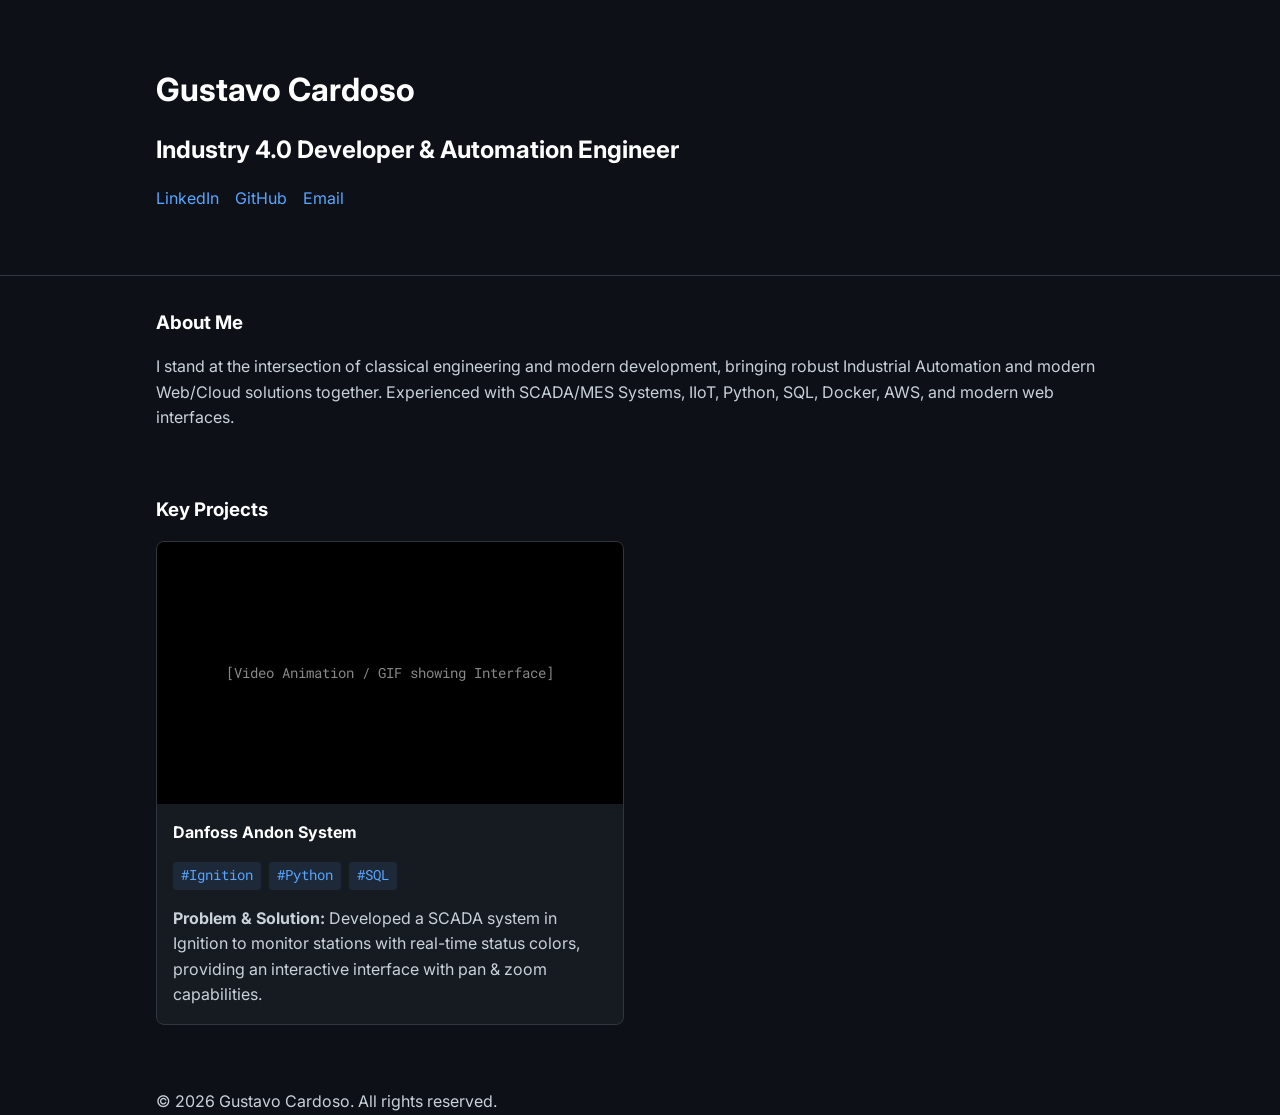
==== index.html @ 4e502409 "first commit" ====
<!DOCTYPE html>
<html lang="en">
<head>
    <meta charset="UTF-8">
    <meta name="viewport" content="width=device-width, initial-scale=1.0">
    <title>Gustavo Cardoso | Industry 4.0 Developer</title>
    <meta name="description" content="Portfolio of Gustavo Cardoso, Control and Automation Engineer specializing in Industry 4.0, IIoT, and SCADA/MES Systems.">
    <!-- Google Fonts for Modern Typography -->
    <link rel="preconnect" href="https://fonts.googleapis.com">
    <link rel="preconnect" href="https://fonts.gstatic.com" crossorigin>
    <link href="https://fonts.googleapis.com/css2?family=Inter:wght@300;400;600;700&family=Roboto+Mono:wght@400;500&display=swap" rel="stylesheet">
    <link rel="stylesheet" href="css/style.css">
</head>
<body>
    <header class="hero">
        <div class="container">
            <h1>Gustavo Cardoso</h1>
            <h2>Industry 4.0 Developer & Automation Engineer</h2>
            <div class="social-links web-only">
                <a href="https://linkedin.com/in/yourprofile" target="_blank" rel="noopener">LinkedIn</a>
                <a href="https://github.com/yourprofile" target="_blank" rel="noopener">GitHub</a>
                <a href="mailto:your.email@example.com">Email</a>
            </div>
            <!-- This section only appears when printing to PDF -->
            <div class="print-contact print-only">
                <p>Email: your.email@example.com | LinkedIn: linkedin.com/in/yourprofile | GitHub: github.com/yourprofile</p>
            </div>
        </div>
    </header>

    <main class="container">
        <section id="about" class="section">
            <h3>About Me</h3>
            <p>I stand at the intersection of classical engineering and modern development, bringing robust Industrial Automation and modern Web/Cloud solutions together. Experienced with SCADA/MES Systems, IIoT, Python, SQL, Docker, AWS, and modern web interfaces.</p>
        </section>

        <section id="projects" class="section">
            <h3>Key Projects</h3>
            <div class="projects-grid">
                <!-- Project Card Example -->
                <article class="project-card">
                    <div class="project-media">
                        <!-- Web View: Interactive Video/GIF -->
                        <div class="media-container web-only">
                            <!-- Placeholder for a video or animation -->
                            <div class="video-placeholder">[Video Animation / GIF showing Interface]</div>
                        </div>
                        <!-- Print View: Static Image -->
                        <div class="media-container print-only">
                            <!-- Placeholder for a high-quality print image -->
                            <div class="image-placeholder">[High-Quality Static Image]</div>
                        </div>
                    </div>
                    <div class="project-info">
                        <h4>Danfoss Andon System</h4>
                        <div class="tags">
                            <span class="tag">#Ignition</span>
                            <span class="tag">#Python</span>
                            <span class="tag">#SQL</span>
                        </div>
                        <p><strong>Problem & Solution:</strong> Developed a SCADA system in Ignition to monitor stations with real-time status colors, providing an interactive interface with pan & zoom capabilities.</p>
                    </div>
                </article>
            </div>
        </section>
    </main>

    <footer>
        <div class="container">
            <p>&copy; 2026 Gustavo Cardoso. All rights reserved.</p>
        </div>
    </footer>
    <script src="js/main.js"></script>
</body>
</html>
---- css/style.css ----
/* ==========================================================================
   CSS Table of Contents
   1. CSS Variables & Tokens
   2. Base Styles
   3. Layout & Components (Web View)
      3.1 Typography
      3.2 Grid & Containers
      3.3 Project Cards
      3.4 Print/Web Toggles
   4. The "PDF Magic" (Print Styles)
      4.1 High Quality Print Resets
      4.2 Force Linear Layouts
      4.3 Page Breaks & Readability
   ========================================================================== */

/* ==========================================================================
   1. CSS Variables & Tokens
   ========================================================================== */
:root {
    --bg-color: #0d1117; /* GitHub Dark-like background */
    --text-color: #c9d1d9;
    --heading-color: #ffffff;
    --primary-color: #58a6ff;
    --card-bg: #161b22;
    --border-color: #30363d;
    
    --font-sans: 'Inter', system-ui, -apple-system, sans-serif;
    --font-mono: 'Roboto Mono', monospace;
    
    --spacing-sm: 0.5rem;
    --spacing-md: 1rem;
    --spacing-lg: 2rem;
    --spacing-xl: 4rem;
}

/* ==========================================================================
   2. Base Styles
   ========================================================================== */
* {
    box-sizing: border-box;
    margin: 0;
    padding: 0;
}

body {
    background-color: var(--bg-color);
    color: var(--text-color);
    font-family: var(--font-sans);
    line-height: 1.6;
}

h1, h2, h3, h4 {
    color: var(--heading-color);
    margin-bottom: var(--spacing-md);
}

.container {
    width: 100%;
    max-width: 1000px;
    margin: 0 auto;
    padding: 0 var(--spacing-md);
}

.section {
    margin-bottom: var(--spacing-xl);
}

a {
    color: var(--primary-color);
    text-decoration: none;
    transition: color 0.2s ease;
}

a:hover {
    color: #79c0ff;
    text-decoration: underline;
}

/* ==========================================================================
   3. Layout & Components (Web View)
   ========================================================================== */

/* 3.1 Grid & Containers */
.hero {
    padding: var(--spacing-xl) 0;
    border-bottom: 1px solid var(--border-color);
    margin-bottom: var(--spacing-lg);
}

.projects-grid {
    display: grid;
    grid-template-columns: 1fr;
    gap: var(--spacing-lg);
}

/* 2-Column layout for desktop screens */
@media (min-width: 768px) {
    .projects-grid {
        grid-template-columns: repeat(2, 1fr);
    }
}

/* 3.2 Project Cards */
.project-card {
    background-color: var(--card-bg);
    border: 1px solid var(--border-color);
    border-radius: 8px;
    overflow: hidden;
    transition: transform 0.2s ease, border-color 0.2s ease;
}

.project-card:hover {
    transform: translateY(-4px);
    border-color: var(--primary-color);
}

.project-media {
    width: 100%;
    background-color: #000;
    aspect-ratio: 16/9;
    display: flex;
    align-items: center;
    justify-content: center;
}

.project-info {
    padding: var(--spacing-md);
}

.tags {
    display: flex;
    flex-wrap: wrap;
    gap: var(--spacing-sm);
    margin-bottom: var(--spacing-md);
}

.tag {
    background-color: rgba(88, 166, 255, 0.1);
    color: var(--primary-color);
    padding: 0.2rem 0.5rem;
    border-radius: 4px;
    font-size: 0.85rem;
    font-family: var(--font-mono);
}

/* 3.3 Print/Web Display Toggles */
.print-only {
    display: none !important;
}

.web-only {
    display: block;
}

.social-links.web-only {
    display: flex;
    gap: var(--spacing-md);
}

/* placeholders for boilerplate visual structure */
.video-placeholder, .image-placeholder {
    color: #888;
    font-family: var(--font-mono);
    font-size: 0.9rem;
}

/* ==========================================================================
   4. THE "PDF MAGIC" (Print Styles)
   ========================================================================== */
@media print {
    /* 4.1. Reset Theme Colors for High Print Quality */
    :root {
        --bg-color: #ffffff;
        --text-color: #333333;
        --heading-color: #000000;
        --card-bg: #ffffff;
        --border-color: #dddddd;
        --primary-color: #0056b3;
    }

    body {
        font-size: 11pt; /* Optimize typography scaling for paper */
        background-color: var(--bg-color) !important;
        color: var(--text-color) !important;
    }
    
    a {
        text-decoration: none !important;
        color: var(--text-color) !important;
    }

    /* 4.2. Toggle Elements */
    .web-only {
        display: none !important;
    }

    .print-only {
        display: block !important;
    }

    /* 4.3. Linearized Layout */
    .projects-grid {
        display: block !important; /* Force single column */
    }

    .project-card {
        page-break-inside: avoid; /* Prevent card from splitting across pages */
        margin-bottom: var(--spacing-lg);
        border: none;
        border-bottom: 2px solid var(--border-color);
        border-radius: 0;
        transform: none !important;
        box-shadow: none !important;
    }

    /* 4.4. Ensure readability and avoid orphans/widows */
    h1, h2, h3, h4, p {
        page-break-after: avoid;
    }
    
    .project-media {
        aspect-ratio: auto;
        min-height: 200px;
        background-color: transparent;
        display: block;
        margin-bottom: var(--spacing-md);
    }
    
    .image-placeholder {
        border: 1px dashed #ccc;
        padding: 40px;
        text-align: center;
        color: #333;
    }
    
    /* Remove base background from tag in print to look cleaner */
    .tag {
        background-color: transparent;
        border: 1px solid var(--border-color);
        color: var(--text-color);
    }
}
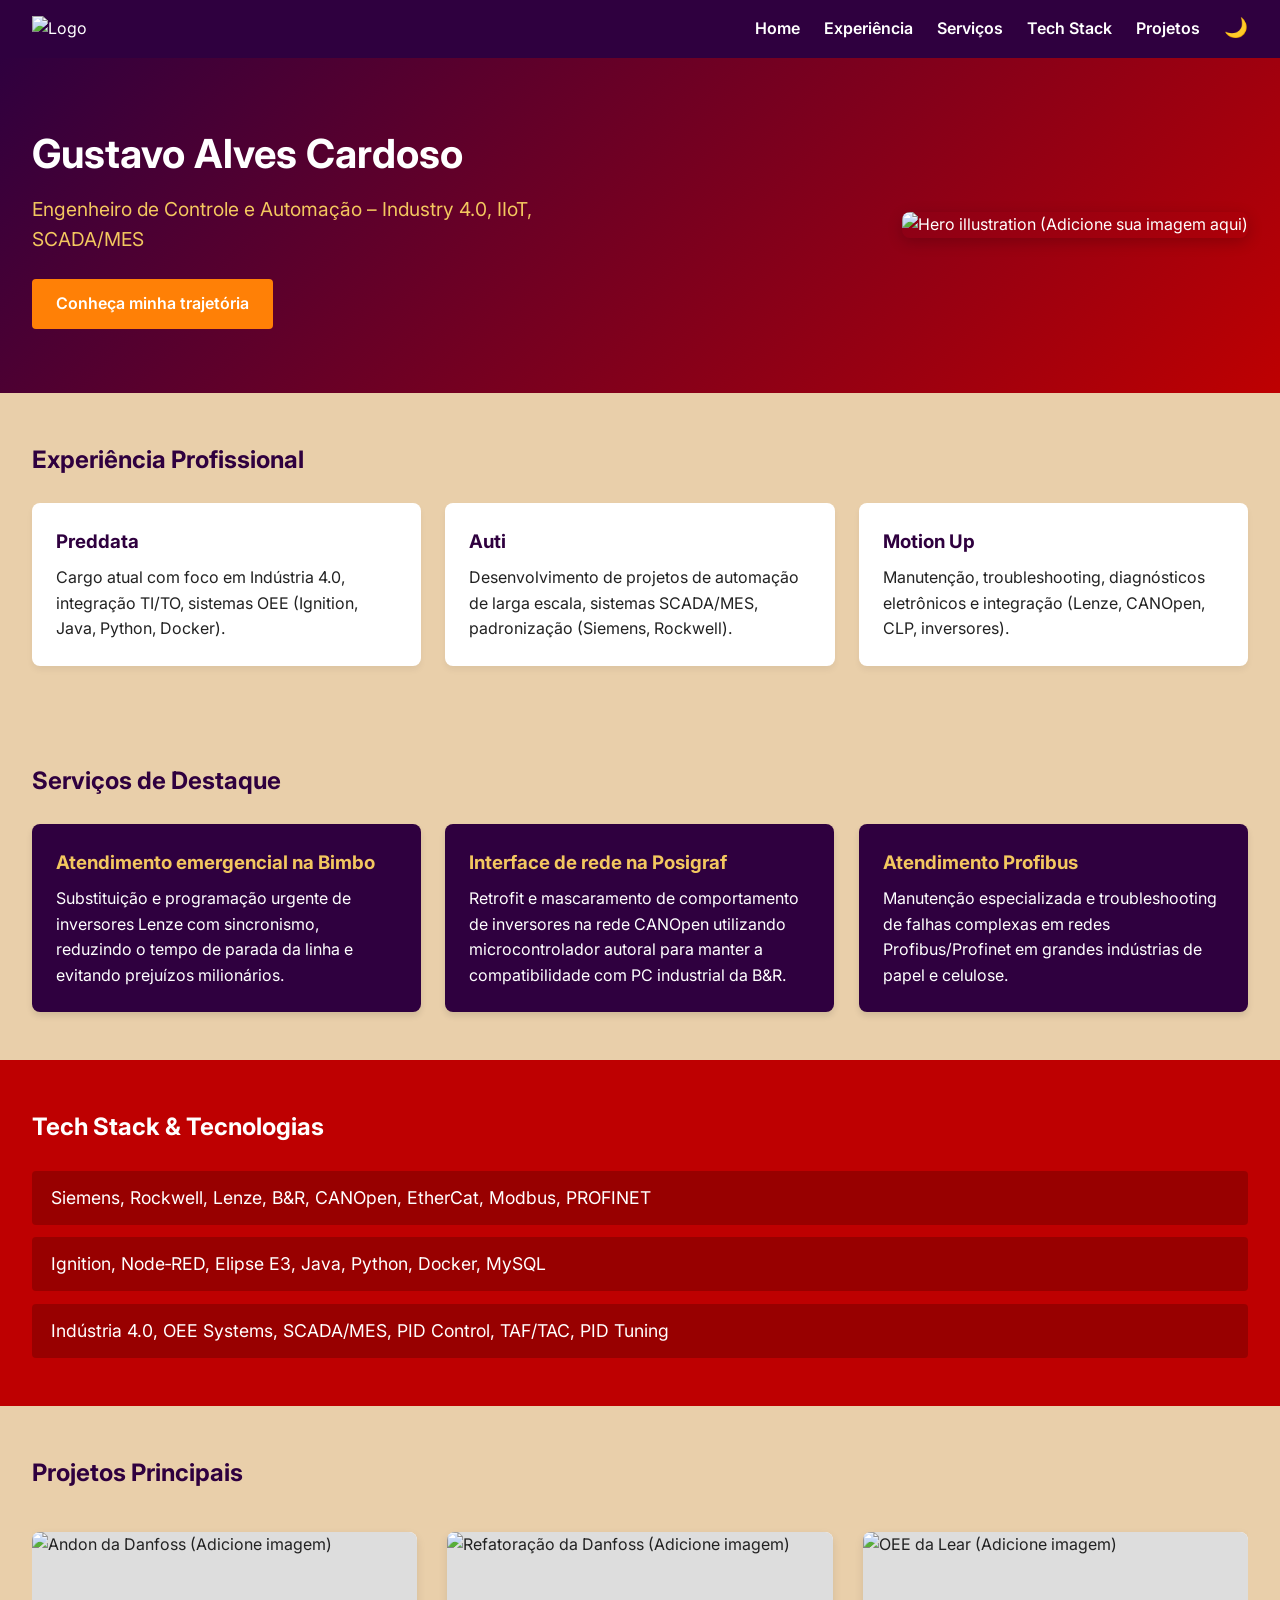
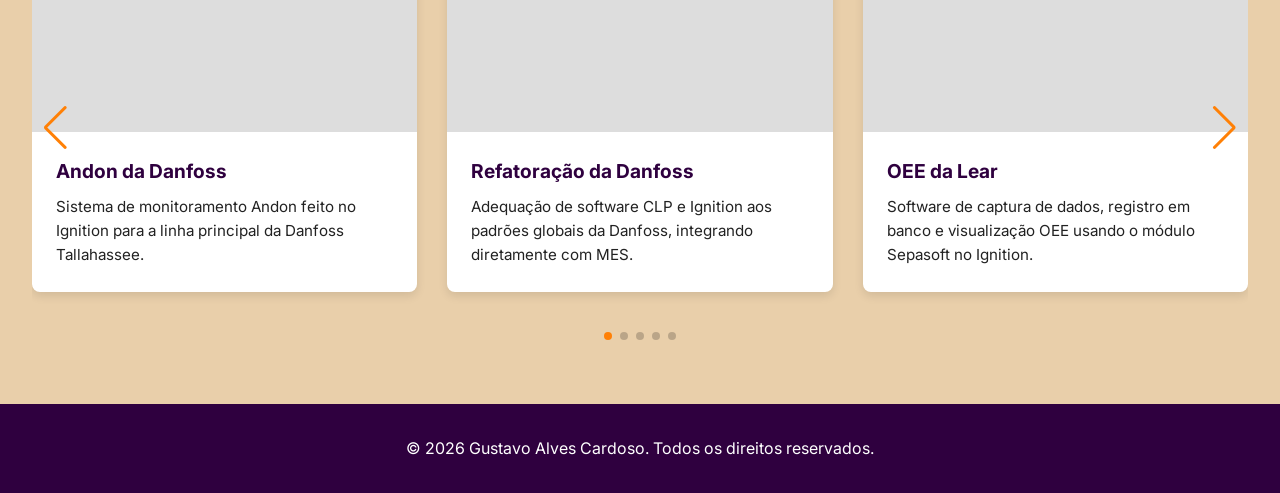
==== commit 28c5ca51: "feat: update portfolio assets, project files, style" ====
--- a/index.html
+++ b/index.html
@@ -1,75 +1,155 @@
 <!DOCTYPE html>
-<html lang="en">
+<html lang="pt-BR">
 <head>
-    <meta charset="UTF-8">
-    <meta name="viewport" content="width=device-width, initial-scale=1.0">
-    <title>Gustavo Cardoso | Industry 4.0 Developer</title>
-    <meta name="description" content="Portfolio of Gustavo Cardoso, Control and Automation Engineer specializing in Industry 4.0, IIoT, and SCADA/MES Systems.">
-    <!-- Google Fonts for Modern Typography -->
-    <link rel="preconnect" href="https://fonts.googleapis.com">
-    <link rel="preconnect" href="https://fonts.gstatic.com" crossorigin>
-    <link href="https://fonts.googleapis.com/css2?family=Inter:wght@300;400;600;700&family=Roboto+Mono:wght@400;500&display=swap" rel="stylesheet">
-    <link rel="stylesheet" href="css/style.css">
+  <meta charset="UTF-8" />
+  <meta name="viewport" content="width=device-width, initial-scale=1.0" />
+  <title>Gustavo Alves - Control & Automation Engineer</title>
+  
+  <!-- Google Fonts -->
+  <link rel="preconnect" href="https://fonts.googleapis.com" />
+  <link rel="preconnect" href="https://fonts.gstatic.com" crossorigin />
+  <link href="https://fonts.googleapis.com/css2?family=Inter:wght@300;400;600;700&display=swap" rel="stylesheet" />
+  
+  <!-- Swiper CSS -->
+  <link rel="stylesheet" href="https://cdn.jsdelivr.net/npm/swiper@10/swiper-bundle.min.css" />
+  
+  <!-- AOS CSS for Animations -->
+  <link href="https://unpkg.com/aos@2.3.1/dist/aos.css" rel="stylesheet">
+
+  <!-- Custom CSS -->
+  <link rel="stylesheet" href="css/styles.css" />
+  
+  <link rel="icon" href="assets/logo.svg" type="image/svg+xml" />
 </head>
 <body>
-    <header class="hero">
-        <div class="container">
-            <h1>Gustavo Cardoso</h1>
-            <h2>Industry 4.0 Developer & Automation Engineer</h2>
-            <div class="social-links web-only">
-                <a href="https://linkedin.com/in/yourprofile" target="_blank" rel="noopener">LinkedIn</a>
-                <a href="https://github.com/yourprofile" target="_blank" rel="noopener">GitHub</a>
-                <a href="mailto:your.email@example.com">Email</a>
-            </div>
-            <!-- This section only appears when printing to PDF -->
-            <div class="print-contact print-only">
-                <p>Email: your.email@example.com | LinkedIn: linkedin.com/in/yourprofile | GitHub: github.com/yourprofile</p>
-            </div>
+  <header class="site-header">
+    <div class="logo"><img src="assets/logo.svg" alt="Logo" /></div>
+    <nav class="nav">
+      <ul>
+        <li><a href="#hero">Home</a></li>
+        <li><a href="#experience">Experiência</a></li>
+        <li><a href="#services">Serviços</a></li>
+        <li><a href="#tech">Tech Stack</a></li>
+        <li><a href="#projects">Projetos</a></li>
+        <li><button id="theme-toggle" aria-label="Toggle dark mode">🌙</button></li>
+      </ul>
+    </nav>
+  </header>
+
+  <section id="hero" class="hero-section" data-aos="fade-up">
+    <div class="hero-content">
+      <h1>Gustavo Alves Cardoso</h1>
+      <p class="tagline">Engenheiro de Controle e Automação – Industry 4.0, IIoT, SCADA/MES</p>
+      <a href="#experience" class="btn-primary">Conheça minha trajetória</a>
+    </div>
+    <div class="hero-image" data-aos="fade-left" data-aos-delay="200">
+      <img src="assets/hero.jpg" alt="Hero illustration (Adicione sua imagem aqui)" />
+    </div>
+  </section>
+
+  <section id="experience" class="experience-section">
+    <h2 data-aos="fade-right">Experiência Profissional</h2>
+    <div class="experience-grid">
+      <article class="exp-card" data-aos="zoom-in" data-aos-delay="100">
+        <h3>Preddata</h3>
+        <p>Cargo atual com foco em Indústria 4.0, integração TI/TO, sistemas OEE (Ignition, Java, Python, Docker).</p>
+      </article>
+      <article class="exp-card" data-aos="zoom-in" data-aos-delay="200">
+        <h3>Auti</h3>
+        <p>Desenvolvimento de projetos de automação de larga escala, sistemas SCADA/MES, padronização (Siemens, Rockwell).</p>
+      </article>
+      <article class="exp-card" data-aos="zoom-in" data-aos-delay="300">
+        <h3>Motion Up</h3>
+        <p>Manutenção, troubleshooting, diagnósticos eletrônicos e integração (Lenze, CANOpen, CLP, inversores).</p>
+      </article>
+    </div>
+  </section>
+
+  <section id="services" class="services-section">
+    <h2 data-aos="fade-right">Serviços de Destaque</h2>
+    <div class="services-grid">
+      <article class="service-card" data-aos="flip-left" data-aos-delay="100">
+        <h3>Atendimento emergencial na Bimbo</h3>
+        <p>Substituição e programação urgente de inversores Lenze com sincronismo, reduzindo o tempo de parada da linha e evitando prejuízos milionários.</p>
+      </article>
+      <article class="service-card" data-aos="flip-left" data-aos-delay="200">
+        <h3>Interface de rede na Posigraf</h3>
+        <p>Retrofit e mascaramento de comportamento de inversores na rede CANOpen utilizando microcontrolador autoral para manter a compatibilidade com PC industrial da B&R.</p>
+      </article>
+      <article class="service-card" data-aos="flip-left" data-aos-delay="300">
+        <h3>Atendimento Profibus</h3>
+        <p>Manutenção especializada e troubleshooting de falhas complexas em redes Profibus/Profinet em grandes indústrias de papel e celulose.</p>
+      </article>
+    </div>
+  </section>
+
+  <section id="tech" class="tech-section">
+    <h2 data-aos="fade-right">Tech Stack &amp; Tecnologias</h2>
+    <ul class="tech-list" data-aos="fade-up" data-aos-delay="100">
+      <li>Siemens, Rockwell, Lenze, B&amp;R, CANOpen, EtherCat, Modbus, PROFINET</li>
+      <li>Ignition, Node‑RED, Elipse E3, Java, Python, Docker, MySQL</li>
+      <li>Indústria 4.0, OEE Systems, SCADA/MES, PID Control, TAF/TAC, PID Tuning</li>
+    </ul>
+  </section>
+
+  <section id="projects" class="projects-section">
+    <h2 data-aos="fade-right">Projetos Principais</h2>
+    <!-- Swiper Carousel -->
+    <div class="swiper projects-carousel" data-aos="fade-up" data-aos-delay="200">
+      <div class="swiper-wrapper">
+        <div class="swiper-slide project-card">
+          <img class="project-image" src="assets/project-andon.jpg" alt="Andon da Danfoss (Adicione imagem)" />
+          <div class="project-content">
+            <h3 class="project-title">Andon da Danfoss</h3>
+            <p class="project-desc">Sistema de monitoramento Andon feito no Ignition para a linha principal da Danfoss Tallahassee.</p>
+          </div>
         </div>
-    </header>
+        <div class="swiper-slide project-card">
+          <img class="project-image" src="assets/project-refatoracao.jpg" alt="Refatoração da Danfoss (Adicione imagem)" />
+          <div class="project-content">
+            <h3 class="project-title">Refatoração da Danfoss</h3>
+            <p class="project-desc">Adequação de software CLP e Ignition aos padrões globais da Danfoss, integrando diretamente com MES.</p>
+          </div>
+        </div>
+        <div class="swiper-slide project-card">
+          <img class="project-image" src="assets/project-oee.jpg" alt="OEE da Lear (Adicione imagem)" />
+          <div class="project-content">
+            <h3 class="project-title">OEE da Lear</h3>
+            <p class="project-desc">Software de captura de dados, registro em banco e visualização OEE usando o módulo Sepasoft no Ignition.</p>
+          </div>
+        </div>
+        <div class="swiper-slide project-card">
+          <img class="project-image" src="assets/project-java.jpg" alt="Módulo Java Open Protocol (Adicione imagem)" />
+          <div class="project-content">
+            <h3 class="project-title">Módulo Java Open Protocol</h3>
+            <p class="project-desc">Desenvolvimento em Java de driver de comunicação para Ignition, comunicando com parafusadeiras Atlas Copco.</p>
+          </div>
+        </div>
+        <div class="swiper-slide project-card">
+          <img class="project-image" src="assets/project-quimicos.jpg" alt="Químicos Indaial Papel (Adicione imagem)" />
+          <div class="project-content">
+            <h3 class="project-title">Supervisório de Químicos</h3>
+            <p class="project-desc">Controle de vazão via PID de componentes químicos, rodando em CLP S7-300 na Indaial Papel.</p>
+          </div>
+        </div>
+      </div>
+      <!-- Add Pagination -->
+      <div class="swiper-pagination"></div>
+      <!-- Add Navigation -->
+      <div class="swiper-button-prev"></div>
+      <div class="swiper-button-next"></div>
+    </div>
+  </section>
 
-    <main class="container">
-        <section id="about" class="section">
-            <h3>About Me</h3>
-            <p>I stand at the intersection of classical engineering and modern development, bringing robust Industrial Automation and modern Web/Cloud solutions together. Experienced with SCADA/MES Systems, IIoT, Python, SQL, Docker, AWS, and modern web interfaces.</p>
-        </section>
+  <footer class="site-footer">
+    <p>&copy; 2026 Gustavo Alves Cardoso. Todos os direitos reservados.</p>
+  </footer>
 
-        <section id="projects" class="section">
-            <h3>Key Projects</h3>
-            <div class="projects-grid">
-                <!-- Project Card Example -->
-                <article class="project-card">
-                    <div class="project-media">
-                        <!-- Web View: Interactive Video/GIF -->
-                        <div class="media-container web-only">
-                            <!-- Placeholder for a video or animation -->
-                            <div class="video-placeholder">[Video Animation / GIF showing Interface]</div>
-                        </div>
-                        <!-- Print View: Static Image -->
-                        <div class="media-container print-only">
-                            <!-- Placeholder for a high-quality print image -->
-                            <div class="image-placeholder">[High-Quality Static Image]</div>
-                        </div>
-                    </div>
-                    <div class="project-info">
-                        <h4>Danfoss Andon System</h4>
-                        <div class="tags">
-                            <span class="tag">#Ignition</span>
-                            <span class="tag">#Python</span>
-                            <span class="tag">#SQL</span>
-                        </div>
-                        <p><strong>Problem & Solution:</strong> Developed a SCADA system in Ignition to monitor stations with real-time status colors, providing an interactive interface with pan & zoom capabilities.</p>
-                    </div>
-                </article>
-            </div>
-        </section>
-    </main>
-
-    <footer>
-        <div class="container">
-            <p>&copy; 2026 Gustavo Cardoso. All rights reserved.</p>
-        </div>
-    </footer>
-    <script src="js/main.js"></script>
+  <!-- Swiper JS -->
+  <script src="https://cdn.jsdelivr.net/npm/swiper@10/swiper-bundle.min.js"></script>
+  <!-- AOS JS -->
+  <script src="https://unpkg.com/aos@2.3.1/dist/aos.js"></script>
+  <!-- Custom Script -->
+  <script src="js/script.js"></script>
 </body>
 </html>
--- a/css/styles.css
+++ b/css/styles.css
@@ -0,0 +1,172 @@
+/* styles.css */
+/* Theme variables (light default) */
+:root {
+  --color-primary: #2f003f;   /* deep violet */
+  --color-secondary: #be0001; /* vivid red */
+  --color-accent: #ff8006;   /* orange */
+  --color-highlight: #f3c75f;/* soft gold */
+  --color-bg: #e9cfaa;       /* light beige */
+  --color-text: #222222;
+  --font-family: 'Inter', sans-serif;
+}
+
+/* Dark mode variables */
+@media (prefers-color-scheme: dark) {
+  /* Using media query for auto dark mode, but overriding with manual class below */
+}
+
+body.dark {
+  --color-bg: #1a1a1a;
+  --color-text: #fafafa;
+  --color-primary: #c9b6ff;
+  --color-secondary: #ff7b7b;
+  --color-accent: #ffb96a;
+  --color-highlight: #ffd166;
+}
+
+/* Global reset and base styles */
+* {
+  margin: 0;
+  padding: 0;
+  box-sizing: border-box;
+}
+html {
+  scroll-behavior: smooth;
+}
+body {
+  font-family: var(--font-family);
+  background-color: var(--color-bg);
+  color: var(--color-text);
+  line-height: 1.6;
+}
+
+h1, h2, h3 {
+  color: var(--color-primary);
+  margin-bottom: 0.5rem;
+}
+
+/* Header */
+.site-header {
+  display: flex;
+  justify-content: space-between;
+  align-items: center;
+  padding: 1rem 2rem;
+  background: var(--color-primary);
+  color: #fff;
+}
+.logo img { height: 40px; }
+.nav ul { display: flex; gap: 1.5rem; list-style: none; }
+.nav a { color: #fff; text-decoration: none; font-weight: 600; transition: color 0.3s; }
+.nav a:hover { color: var(--color-highlight); }
+#theme-toggle { background: none; border: none; color: #fff; font-size: 1.2rem; cursor: pointer; transition: transform 0.3s; }
+#theme-toggle:hover { transform: scale(1.1); }
+
+/* Hero Section */
+.hero-section {
+  display: flex;
+  flex-wrap: wrap;
+  align-items: center;
+  justify-content: space-between;
+  padding: 4rem 2rem;
+  background: linear-gradient(135deg, var(--color-primary), var(--color-secondary));
+  color: #fff;
+}
+.hero-content { max-width: 600px; }
+.hero-content h1 { font-size: 2.5rem; margin-bottom: 0.5rem; color: #fff; }
+.hero-content .tagline { font-size: 1.2rem; margin-bottom: 1.5rem; color: var(--color-highlight); }
+.btn-primary {
+  display: inline-block;
+  padding: 0.75rem 1.5rem;
+  background: var(--color-accent);
+  color: #fff;
+  border-radius: 4px;
+  text-decoration: none;
+  font-weight: 600;
+  transition: background 0.3s;
+}
+.btn-primary:hover { background: var(--color-highlight); color: var(--color-primary); }
+.hero-image img { max-width: 100%; height: auto; border-radius: 8px; box-shadow: 0 4px 15px rgba(0,0,0,0.2); }
+
+/* Experience Section */
+.experience-section { padding: 3rem 2rem; }
+.experience-grid { display: grid; grid-template-columns: repeat(auto-fit, minmax(250px, 1fr)); gap: 1.5rem; margin-top: 1.5rem; }
+.exp-card { background: #fff; padding: 1.5rem; border-radius: 8px; box-shadow: 0 4px 6px rgba(0,0,0,0.05); transition: transform 0.3s, box-shadow 0.3s; }
+.exp-card:hover { transform: translateY(-5px); box-shadow: 0 8px 15px rgba(0,0,0,0.1); }
+.exp-card h3 { color: var(--color-primary); margin-bottom: 0.5rem; }
+body.dark .exp-card { background: #2a2a2a; color: #eee; }
+
+/* Services Section */
+.services-section { padding: 3rem 2rem; background: var(--color-bg); }
+.services-grid { display: grid; grid-template-columns: repeat(auto-fit, minmax(250px, 1fr)); gap: 1.5rem; margin-top: 1.5rem; }
+.service-card { background: var(--color-primary); color: #fff; padding: 1.5rem; border-radius: 8px; box-shadow: 0 4px 6px rgba(0,0,0,0.1); transition: transform 0.3s, box-shadow 0.3s; }
+.service-card:hover { transform: scale(1.03); box-shadow: 0 8px 15px rgba(0,0,0,0.2); }
+.service-card h3 { color: var(--color-highlight); margin-bottom: 0.5rem; }
+
+/* Tech Stack */
+.tech-section { padding: 3rem 2rem; background: var(--color-secondary); color: #fff; }
+.tech-section h2 { color: #fff; }
+.tech-list { list-style: none; display: flex; flex-direction: column; gap: 0.8rem; margin-top: 1.5rem; font-size: 1.1rem; }
+.tech-list li { background: rgba(0,0,0,0.2); padding: 0.8rem 1.2rem; border-radius: 4px; }
+
+/* Projects Carousel (Swiper) */
+.projects-section { padding: 3rem 2rem; background: var(--color-bg); }
+.swiper.projects-carousel {
+  width: 100%;
+  padding-top: 2rem;
+  padding-bottom: 4rem; /* space for pagination */
+}
+.swiper-slide.project-card {
+  background: #fff;
+  border-radius: 8px;
+  box-shadow: 0 4px 10px rgba(0,0,0,0.1);
+  overflow: hidden;
+  display: flex;
+  flex-direction: column;
+  transition: transform 0.3s;
+  height: auto;
+}
+.swiper-slide.project-card:hover {
+  transform: translateY(-5px);
+}
+body.dark .swiper-slide.project-card { background: #2a2a2a; }
+
+.project-image { width: 100%; height: 200px; object-fit: cover; background: #ddd; }
+.project-content { padding: 1.5rem; flex: 1; }
+.project-title { font-size: 1.2rem; margin-bottom: 0.5rem; color: var(--color-primary); }
+.project-desc { font-size: 0.95rem; color: var(--color-text); }
+body.dark .project-desc { color: #ccc; }
+
+/* Swiper Customizations */
+.swiper-pagination-bullet-active {
+  background: var(--color-accent) !important;
+}
+.swiper-button-next, .swiper-button-prev {
+  color: var(--color-accent) !important;
+}
+
+/* Footer */
+.site-footer { text-align: center; padding: 2rem; background: var(--color-primary); color: #fff; }
+
+/* Print Styles */
+@media print {
+  body { background: #fff; color: #000; }
+  .site-header, .nav, #theme-toggle, .hero-image, .swiper-button-next, .swiper-button-prev, .swiper-pagination { display: none; }
+  .hero-content { text-align: left; }
+  .experience-grid, .services-grid, .tech-list { display: block; }
+  .exp-card, .service-card, .project-card { border: 1px solid #ccc; box-shadow: none; margin-bottom: 1rem; page-break-inside: avoid; }
+  .swiper-wrapper { display: block; transform: none !important; }
+  .swiper-slide { width: 100% !important; margin-bottom: 20px; }
+  .tech-section { background: #fff; color: #000; border-top: 2px solid #000; border-bottom: 2px solid #000; }
+  .tech-section h2 { color: #000; }
+  .tech-list li { background: none; border: 1px solid #ccc; color: #000; }
+  .service-card { background: #fff; color: #000; border: 1px solid #000; }
+  .service-card h3 { color: #000; }
+}
+
+/* Base Responsive */
+@media (max-width: 768px) {
+  .hero-section { text-align: center; justify-content: center; }
+  .hero-content h1 { font-size: 2rem; }
+  .hero-image { margin-top: 2rem; }
+  .nav ul { flex-wrap: wrap; justify-content: center; }
+}
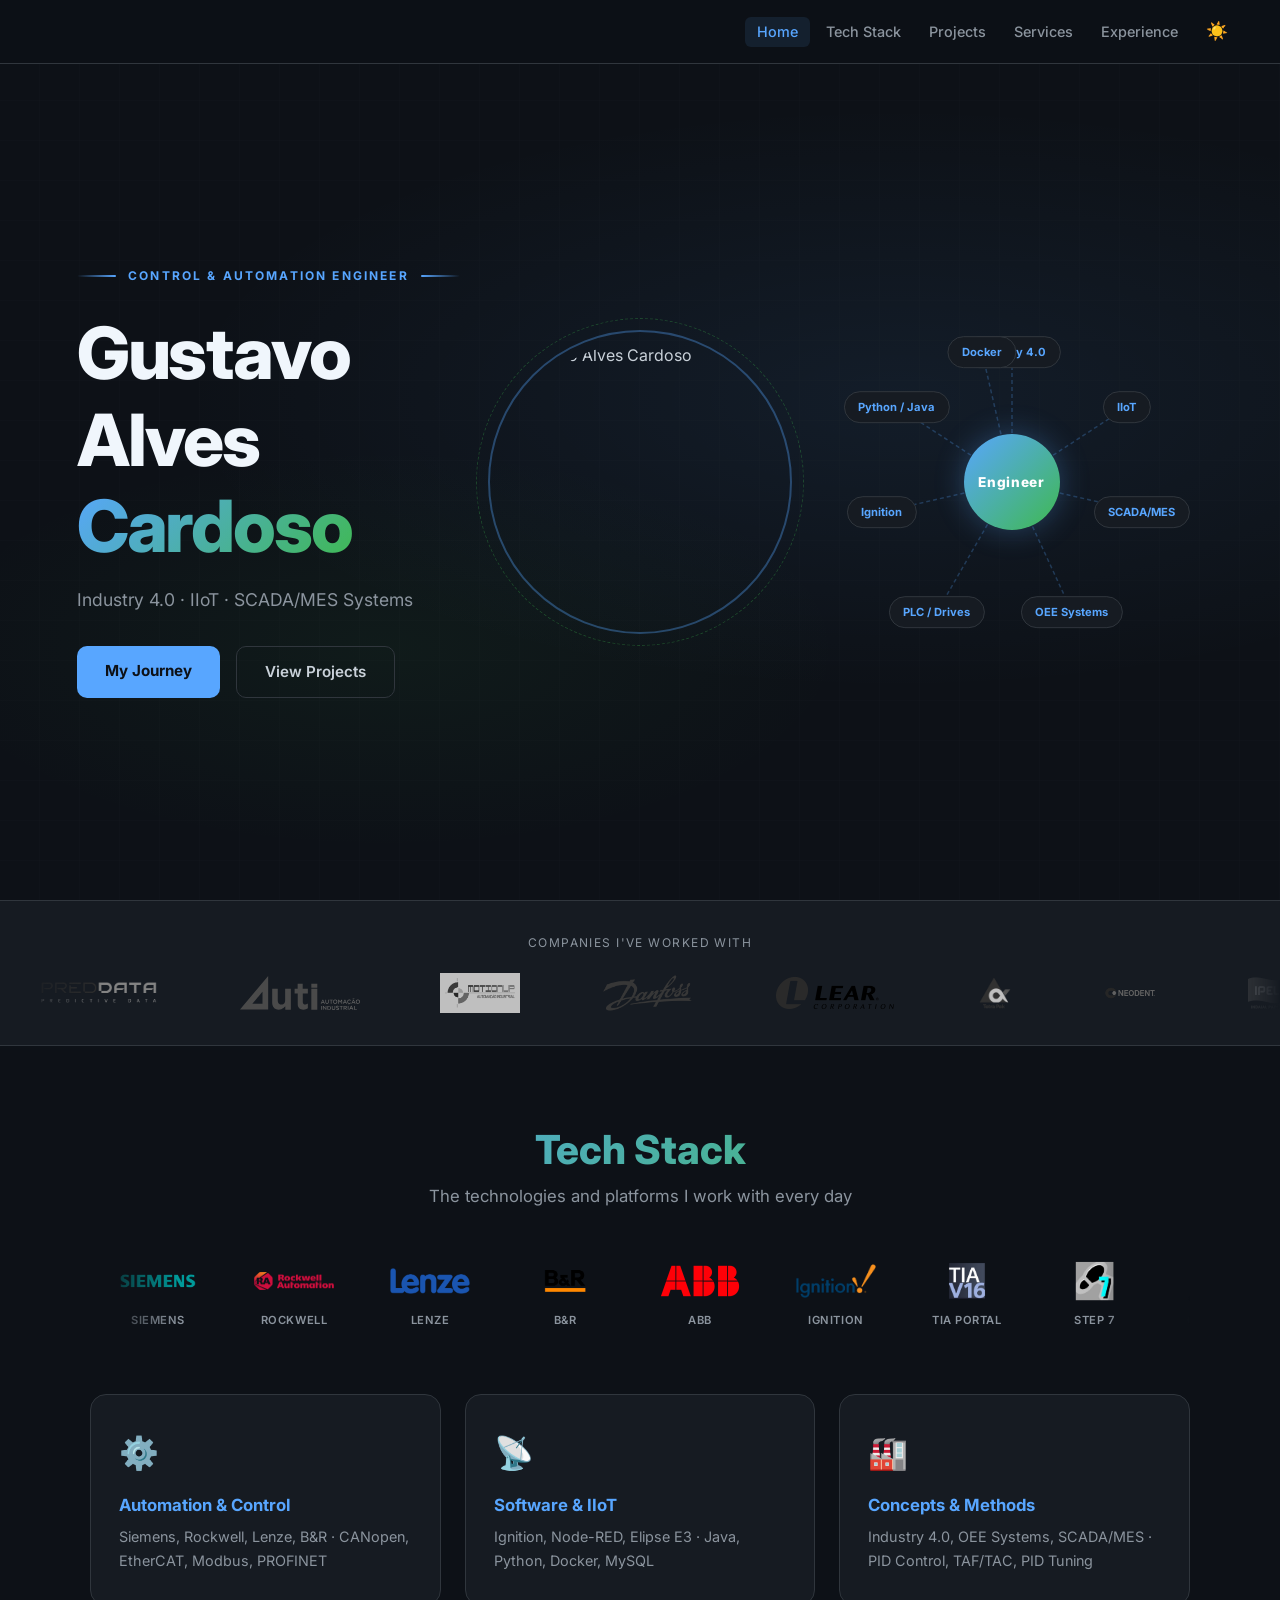
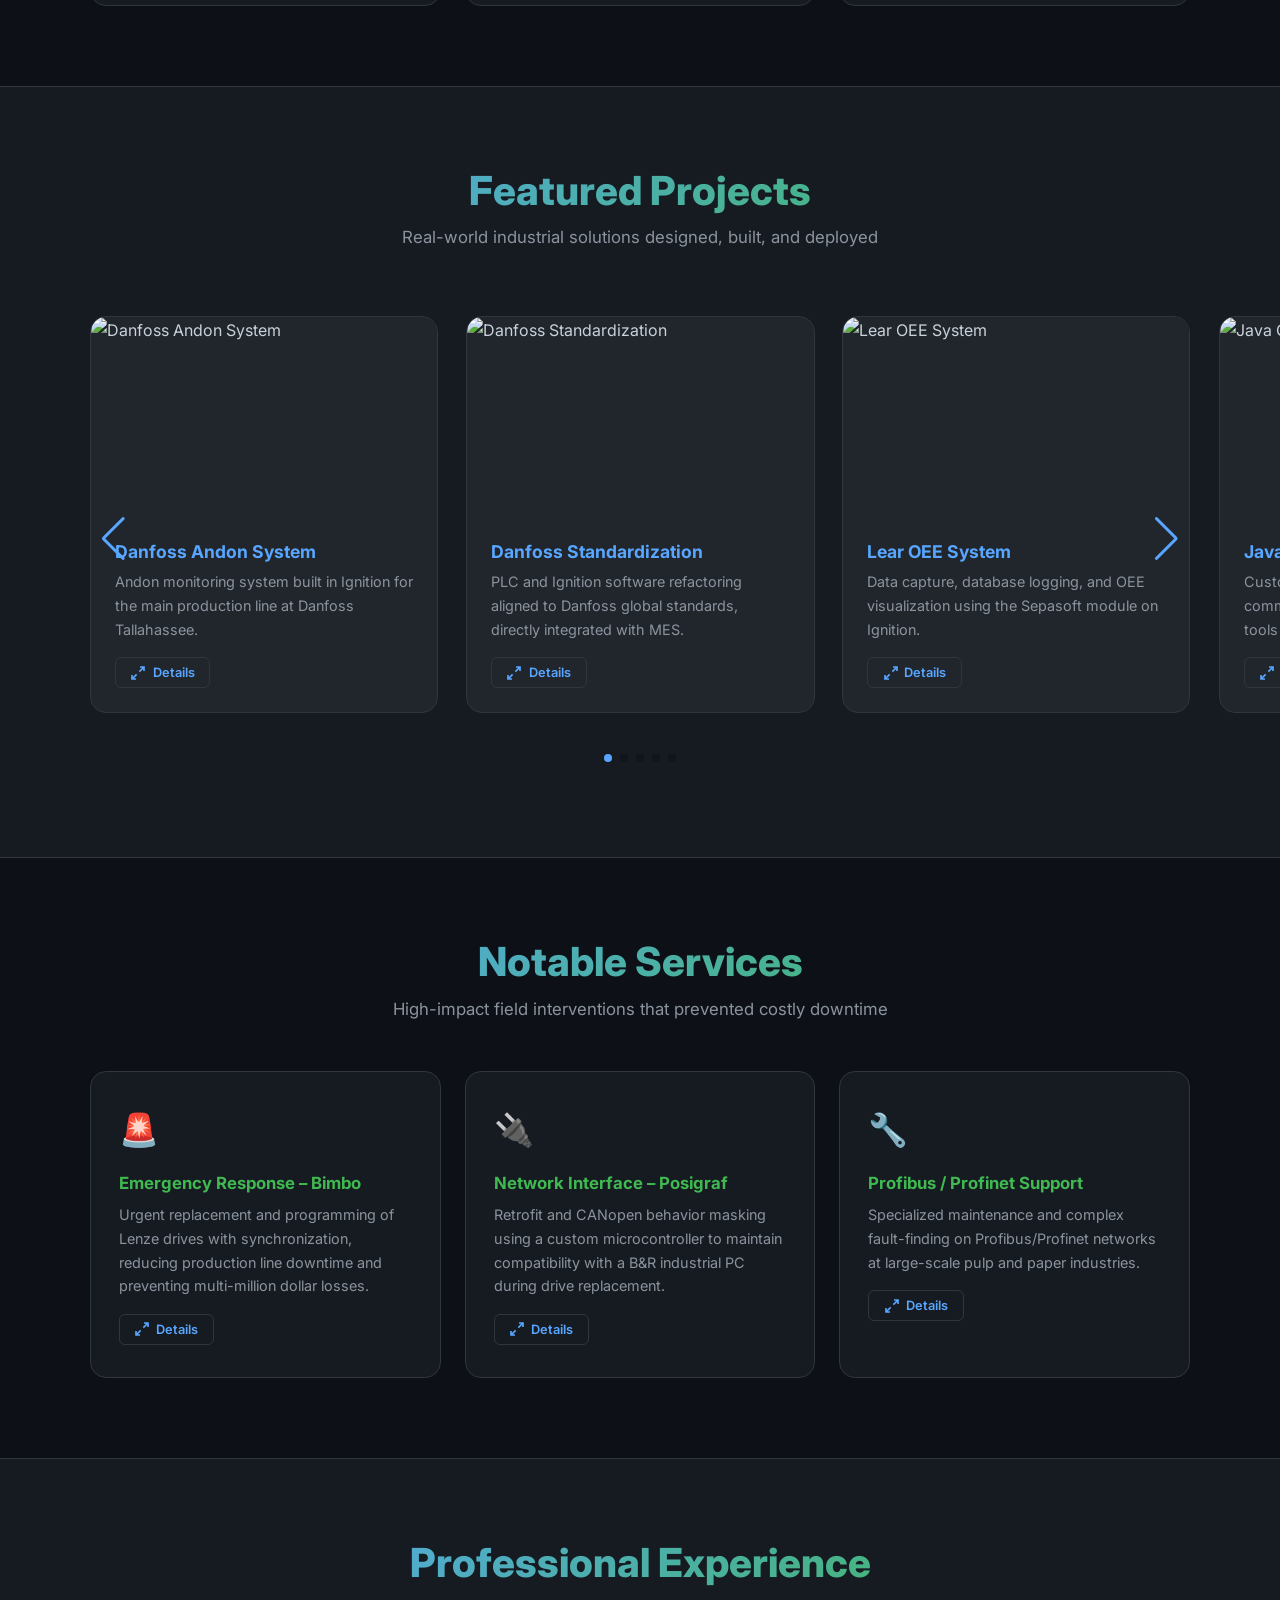
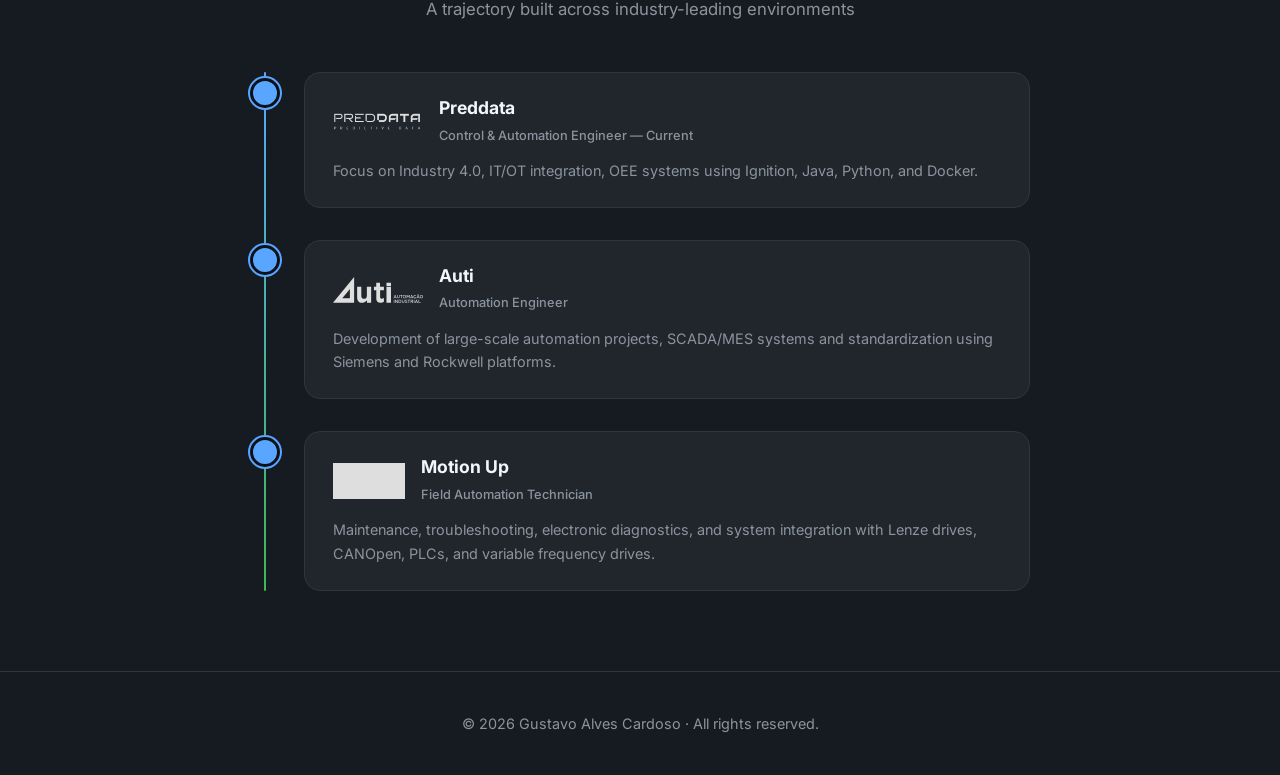
==== commit 3ce41c9b: "refactor: style changing, photo added, details added to the project and services, project and servic" ====
--- a/index.html
+++ b/index.html
@@ -1,149 +1,572 @@
 <!DOCTYPE html>
-<html lang="pt-BR">
+<html lang="en">
+
 <head>
   <meta charset="UTF-8" />
   <meta name="viewport" content="width=device-width, initial-scale=1.0" />
-  <title>Gustavo Alves - Control & Automation Engineer</title>
-  
+  <title>Gustavo Alves – Control &amp; Automation Engineer</title>
+  <meta name="description"
+    content="Gustavo Alves Cardoso – Control &amp; Automation Engineer specializing in Industry 4.0, IIoT, SCADA/MES Systems." />
+
   <!-- Google Fonts -->
   <link rel="preconnect" href="https://fonts.googleapis.com" />
   <link rel="preconnect" href="https://fonts.gstatic.com" crossorigin />
-  <link href="https://fonts.googleapis.com/css2?family=Inter:wght@300;400;600;700&display=swap" rel="stylesheet" />
-  
+  <link href="https://fonts.googleapis.com/css2?family=Inter:wght@300;400;600;700;800&display=swap" rel="stylesheet" />
+
   <!-- Swiper CSS -->
   <link rel="stylesheet" href="https://cdn.jsdelivr.net/npm/swiper@10/swiper-bundle.min.css" />
-  
-  <!-- AOS CSS for Animations -->
-  <link href="https://unpkg.com/aos@2.3.1/dist/aos.css" rel="stylesheet">
+
+  <!-- AOS CSS -->
+  <link href="https://unpkg.com/aos@2.3.1/dist/aos.css" rel="stylesheet" />
 
   <!-- Custom CSS -->
   <link rel="stylesheet" href="css/styles.css" />
-  
-  <link rel="icon" href="assets/logo.svg" type="image/svg+xml" />
 </head>
+
 <body>
-  <header class="site-header">
-    <div class="logo"><img src="assets/logo.svg" alt="Logo" /></div>
+
+  <!-- ===== HEADER ===== -->
+  <header class="site-header" id="top">
+    <div class="header-brand">
+      <!-- No logo / brand name – intentional -->
+    </div>
     <nav class="nav">
       <ul>
         <li><a href="#hero">Home</a></li>
-        <li><a href="#experience">Experiência</a></li>
-        <li><a href="#services">Serviços</a></li>
         <li><a href="#tech">Tech Stack</a></li>
-        <li><a href="#projects">Projetos</a></li>
+        <li><a href="#projects">Projects</a></li>
+        <li><a href="#services">Services</a></li>
+        <li><a href="#experience">Experience</a></li>
         <li><button id="theme-toggle" aria-label="Toggle dark mode">🌙</button></li>
       </ul>
     </nav>
+    <button class="nav-hamburger" id="nav-hamburger" aria-label="Open menu">&#9776;</button>
   </header>
 
-  <section id="hero" class="hero-section" data-aos="fade-up">
-    <div class="hero-content">
-      <h1>Gustavo Alves Cardoso</h1>
-      <p class="tagline">Engenheiro de Controle e Automação – Industry 4.0, IIoT, SCADA/MES</p>
-      <a href="#experience" class="btn-primary">Conheça minha trajetória</a>
-    </div>
-    <div class="hero-image" data-aos="fade-left" data-aos-delay="200">
-      <img src="assets/hero.jpg" alt="Hero illustration (Adicione sua imagem aqui)" />
+  <!-- ===== HERO ===== -->
+  <section id="hero" class="hero-section">
+    <!-- Left: text content -->
+    <div class="hero-content" data-aos="fade-up">
+      <p class="hero-eyebrow">
+        <span class="eyebrow-line"></span>
+        Control &amp; Automation Engineer
+        <span class="eyebrow-line"></span>
+      </p>
+      <h1>Gustavo Alves<br /><span class="hero-accent">Cardoso</span></h1>
+      <p class="tagline">Industry 4.0 · IIoT · SCADA/MES Systems</p>
+      <div class="hero-actions">
+        <a href="#experience" class="btn-primary">My Journey</a>
+        <a href="#projects" class="btn-outline">View Projects</a>
+      </div>
+    </div>
+
+    <!-- Center: profile photo -->
+    <div class="hero-photo-wrapper" data-aos="fade-up" data-aos-delay="100">
+      <div class="hero-photo-frame">
+        <img
+          src="data/an-excelent-engineer.png"
+          alt="Gustavo Alves Cardoso"
+          class="hero-photo"
+        />
+        <!-- decorative ring -->
+        <div class="photo-ring photo-ring--1"></div>
+        <div class="photo-ring photo-ring--2"></div>
+      </div>
+    </div>
+
+    <!-- Right: mind-map / keyword graph -->
+    <div class="hero-visual" data-aos="fade-left" data-aos-delay="200">
+      <div class="mind-map" id="mindMap" aria-label="Skill mind map">
+        <!-- SVG lines drawn by JS -->
+        <svg class="mind-map-svg" id="mindMapSvg" aria-hidden="true"></svg>
+
+        <!-- Central node -->
+        <div class="mm-node mm-node--center" id="mmCenter">
+          <span>Engineer</span>
+        </div>
+
+        <!-- Branch nodes – positions via CSS custom props -->
+        <div class="mm-node mm-node--branch" id="mm1" style="--x:0%;--y:-130px">Industry 4.0</div>
+        <div class="mm-node mm-node--branch" id="mm2" style="--x:115px;--y:-75px">IIoT</div>
+        <div class="mm-node mm-node--branch" id="mm3" style="--x:130px;--y:30px">SCADA/MES</div>
+        <div class="mm-node mm-node--branch" id="mm4" style="--x:60px;--y:130px">OEE Systems</div>
+        <div class="mm-node mm-node--branch" id="mm5" style="--x:-75px;--y:130px">PLC / Drives</div>
+        <div class="mm-node mm-node--branch" id="mm6" style="--x:-130px;--y:30px">Ignition</div>
+        <div class="mm-node mm-node--branch" id="mm7" style="--x:-115px;--y:-75px">Python / Java</div>
+        <div class="mm-node mm-node--branch" id="mm8" style="--x:-30px;--y:-130px">Docker</div>
+      </div>
     </div>
   </section>
 
-  <section id="experience" class="experience-section">
-    <h2 data-aos="fade-right">Experiência Profissional</h2>
-    <div class="experience-grid">
-      <article class="exp-card" data-aos="zoom-in" data-aos-delay="100">
-        <h3>Preddata</h3>
-        <p>Cargo atual com foco em Indústria 4.0, integração TI/TO, sistemas OEE (Ignition, Java, Python, Docker).</p>
-      </article>
-      <article class="exp-card" data-aos="zoom-in" data-aos-delay="200">
-        <h3>Auti</h3>
-        <p>Desenvolvimento de projetos de automação de larga escala, sistemas SCADA/MES, padronização (Siemens, Rockwell).</p>
-      </article>
-      <article class="exp-card" data-aos="zoom-in" data-aos-delay="300">
-        <h3>Motion Up</h3>
-        <p>Manutenção, troubleshooting, diagnósticos eletrônicos e integração (Lenze, CANOpen, CLP, inversores).</p>
-      </article>
+  <!-- ===== COMPANIES TICKER ===== -->
+  <section class="ticker-section companies-ticker-section">
+    <div class="ticker-label">Companies I've worked with</div>
+    <div class="ticker-track-wrapper">
+      <div class="ticker-track" id="companies-track">
+        <div class="ticker-item company-item"><img src="data/companies/PredData_Logo_1.png" alt="PredData" /></div>
+        <div class="ticker-item company-item"><img src="data/companies/auti-logo.svg" alt="Auti" /></div>
+        <div class="ticker-item company-item"><img src="data/companies/MOTIONUP.png" alt="Motion Up" /></div>
+        <div class="ticker-item company-item"><img src="data/companies/danfoss.png" alt="Danfoss" /></div>
+        <div class="ticker-item company-item"><img src="data/companies/lear.png" alt="Lear" /></div>
+        <div class="ticker-item company-item"><img src="data/companies/tetrapak.png" alt="Tetra Pak" /></div>
+        <div class="ticker-item company-item"><img src="data/companies/neodent.png" alt="Neodent" /></div>
+        <div class="ticker-item company-item"><img src="data/companies/indaial-papel.png" alt="Indaial Papel" /></div>
+        <div class="ticker-item company-item"><img src="data/companies/posigraf.png" alt="Posigraf" /></div>
+        <div class="ticker-item company-item"><img src="data/companies/inpasa.png" alt="Inpasa" /></div>
+        <div class="ticker-item company-item"><img src="data/companies/menegotti.png" alt="Menegotti" /></div>
+        <div class="ticker-item company-item"><img src="data/companies/elkem.png" alt="Elkem" /></div>
+        <div class="ticker-item company-item"><img src="data/companies/daf.png" alt="DAF" /></div>
+        <div class="ticker-item company-item"><img src="data/companies/arauco4.png" alt="Arauco" /></div>
+        <div class="ticker-item company-item"><img src="data/companies/onesubsea.png" alt="OneSubsea" /></div>
+        <div class="ticker-item company-item"><img src="data/companies/orpec.png" alt="Orpec" /></div>
+        <div class="ticker-item company-item"><img src="data/companies/resiplastic.png" alt="Resiplastic" /></div>
+        <div class="ticker-item company-item"><img src="data/companies/rubbernew.png" alt="Rubbernew" /></div>
+        <div class="ticker-item company-item"><img src="data/companies/impress-decor.png" alt="Impress Decor" /></div>
+      </div>
     </div>
   </section>
 
-  <section id="services" class="services-section">
-    <h2 data-aos="fade-right">Serviços de Destaque</h2>
-    <div class="services-grid">
-      <article class="service-card" data-aos="flip-left" data-aos-delay="100">
-        <h3>Atendimento emergencial na Bimbo</h3>
-        <p>Substituição e programação urgente de inversores Lenze com sincronismo, reduzindo o tempo de parada da linha e evitando prejuízos milionários.</p>
-      </article>
-      <article class="service-card" data-aos="flip-left" data-aos-delay="200">
-        <h3>Interface de rede na Posigraf</h3>
-        <p>Retrofit e mascaramento de comportamento de inversores na rede CANOpen utilizando microcontrolador autoral para manter a compatibilidade com PC industrial da B&R.</p>
-      </article>
-      <article class="service-card" data-aos="flip-left" data-aos-delay="300">
-        <h3>Atendimento Profibus</h3>
-        <p>Manutenção especializada e troubleshooting de falhas complexas em redes Profibus/Profinet em grandes indústrias de papel e celulose.</p>
-      </article>
-    </div>
+  <!-- ===== TECH STACK ===== -->
+  <section id="tech" class="tech-section">
+    <div class="section-header" data-aos="fade-up">
+      <h2>Tech Stack</h2>
+      <p class="section-subtitle">The technologies and platforms I work with every day</p>
+    </div>
+
+    <!-- Stack Ticker -->
+    <div class="ticker-track-wrapper stack-ticker-wrapper" data-aos="fade-up" data-aos-delay="100">
+      <div class="ticker-track ticker-track--reverse" id="stack-track">
+        <div class="ticker-item stack-item"><img src="data/stack/siemens.png" alt="Siemens" /><span>Siemens</span></div>
+        <div class="ticker-item stack-item"><img src="data/stack/Rockwell.png" alt="Rockwell" /><span>Rockwell</span></div>
+        <div class="ticker-item stack-item"><img src="data/stack/lenze.png" alt="Lenze" /><span>Lenze</span></div>
+        <div class="ticker-item stack-item"><img src="data/stack/BeR.png" alt="B&amp;R" /><span>B&amp;R</span></div>
+        <div class="ticker-item stack-item"><img src="data/stack/abb.png" alt="ABB" /><span>ABB</span></div>
+        <div class="ticker-item stack-item"><img src="data/stack/ignition.png" alt="Ignition" /><span>Ignition</span></div>
+        <div class="ticker-item stack-item"><img src="data/stack/tiaportal.png" alt="TIA Portal" /><span>TIA Portal</span></div>
+        <div class="ticker-item stack-item"><img src="data/stack/step7.png" alt="Step 7" /><span>Step 7</span></div>
+        <div class="ticker-item stack-item"><img src="data/stack/codesys.png" alt="Codesys" /><span>Codesys</span></div>
+        <div class="ticker-item stack-item"><img src="data/stack/canopen.png" alt="CANopen" /><span>CANopen</span></div>
+        <div class="ticker-item stack-item"><img src="data/stack/profibus.png" alt="Profibus" /><span>Profibus</span></div>
+        <div class="ticker-item stack-item"><img src="data/stack/profinet.png" alt="Profinet" /><span>Profinet</span></div>
+        <div class="ticker-item stack-item"><img src="data/stack/modbus.png" alt="Modbus" /><span>Modbus</span></div>
+        <div class="ticker-item stack-item"><img src="data/stack/ethernet-ip.png" alt="EtherNet/IP" /><span>EtherNet/IP</span></div>
+        <div class="ticker-item stack-item"><img src="data/stack/opc-ua.png" alt="OPC UA" /><span>OPC UA</span></div>
+        <div class="ticker-item stack-item"><img src="data/stack/mqtt.png" alt="MQTT" /><span>MQTT</span></div>
+        <div class="ticker-item stack-item"><img src="data/stack/python.png" alt="Python" /><span>Python</span></div>
+        <div class="ticker-item stack-item"><img src="data/stack/java.png" alt="Java" /><span>Java</span></div>
+        <div class="ticker-item stack-item"><img src="data/stack/docker.png" alt="Docker" /><span>Docker</span></div>
+        <div class="ticker-item stack-item"><img src="data/stack/sepasoft.png" alt="Sepasoft" /><span>Sepasoft</span></div>
+        <div class="ticker-item stack-item"><img src="data/stack/ifm.png" alt="IFM" /><span>IFM</span></div>
+        <div class="ticker-item stack-item"><img src="data/stack/javascript.png" alt="JavaScript" /><span>JavaScript</span></div>
+        <div class="ticker-item stack-item"><img src="data/stack/html-css.png" alt="HTML/CSS" /><span>HTML/CSS</span></div>
+      </div>
+    </div>
+
+    <!-- Tech Pillars -->
+    <div class="tech-pillars" data-aos="fade-up" data-aos-delay="200">
+      <div class="tech-pillar">
+        <div class="pillar-icon">⚙️</div>
+        <h3>Automation &amp; Control</h3>
+        <p>Siemens, Rockwell, Lenze, B&amp;R · CANopen, EtherCAT, Modbus, PROFINET</p>
+      </div>
+      <div class="tech-pillar">
+        <div class="pillar-icon">📡</div>
+        <h3>Software &amp; IIoT</h3>
+        <p>Ignition, Node-RED, Elipse E3 · Java, Python, Docker, MySQL</p>
+      </div>
+      <div class="tech-pillar">
+        <div class="pillar-icon">🏭</div>
+        <h3>Concepts &amp; Methods</h3>
+        <p>Industry 4.0, OEE Systems, SCADA/MES · PID Control, TAF/TAC, PID Tuning</p>
+      </div>
+    </div>
+
   </section>
 
-  <section id="tech" class="tech-section">
-    <h2 data-aos="fade-right">Tech Stack &amp; Tecnologias</h2>
-    <ul class="tech-list" data-aos="fade-up" data-aos-delay="100">
-      <li>Siemens, Rockwell, Lenze, B&amp;R, CANOpen, EtherCat, Modbus, PROFINET</li>
-      <li>Ignition, Node‑RED, Elipse E3, Java, Python, Docker, MySQL</li>
-      <li>Indústria 4.0, OEE Systems, SCADA/MES, PID Control, TAF/TAC, PID Tuning</li>
-    </ul>
-  </section>
-
+  <!-- ===== PROJECTS ===== -->
   <section id="projects" class="projects-section">
-    <h2 data-aos="fade-right">Projetos Principais</h2>
-    <!-- Swiper Carousel -->
+    <div class="section-header" data-aos="fade-up">
+      <h2>Featured Projects</h2>
+      <p class="section-subtitle">Real-world industrial solutions designed, built, and deployed</p>
+    </div>
     <div class="swiper projects-carousel" data-aos="fade-up" data-aos-delay="200">
       <div class="swiper-wrapper">
-        <div class="swiper-slide project-card">
-          <img class="project-image" src="assets/project-andon.jpg" alt="Andon da Danfoss (Adicione imagem)" />
+
+        <!-- PROJECT 1 -->
+        <div class="swiper-slide project-card" data-modal="modal-proj-1">
+          <img class="project-image" src="assets/project-andon.jpg" alt="Danfoss Andon System" />
           <div class="project-content">
-            <h3 class="project-title">Andon da Danfoss</h3>
-            <p class="project-desc">Sistema de monitoramento Andon feito no Ignition para a linha principal da Danfoss Tallahassee.</p>
-          </div>
-        </div>
-        <div class="swiper-slide project-card">
-          <img class="project-image" src="assets/project-refatoracao.jpg" alt="Refatoração da Danfoss (Adicione imagem)" />
+            <h3 class="project-title">Danfoss Andon System</h3>
+            <p class="project-desc">Andon monitoring system built in Ignition for the main production line at Danfoss Tallahassee.</p>
+            <button class="card-expand-btn" data-modal="modal-proj-1" aria-label="Expand details">
+              <svg width="16" height="16" viewBox="0 0 24 24" fill="none" stroke="currentColor" stroke-width="2.5"><path d="M15 3h6v6M9 21H3v-6M21 3l-7 7M3 21l7-7"/></svg>
+              Details
+            </button>
+          </div>
+        </div>
+
+        <!-- PROJECT 2 -->
+        <div class="swiper-slide project-card" data-modal="modal-proj-2">
+          <img class="project-image" src="assets/project-refatoracao.jpg" alt="Danfoss Standardization" />
           <div class="project-content">
-            <h3 class="project-title">Refatoração da Danfoss</h3>
-            <p class="project-desc">Adequação de software CLP e Ignition aos padrões globais da Danfoss, integrando diretamente com MES.</p>
-          </div>
-        </div>
-        <div class="swiper-slide project-card">
-          <img class="project-image" src="assets/project-oee.jpg" alt="OEE da Lear (Adicione imagem)" />
+            <h3 class="project-title">Danfoss Standardization</h3>
+            <p class="project-desc">PLC and Ignition software refactoring aligned to Danfoss global standards, directly integrated with MES.</p>
+            <button class="card-expand-btn" data-modal="modal-proj-2" aria-label="Expand details">
+              <svg width="16" height="16" viewBox="0 0 24 24" fill="none" stroke="currentColor" stroke-width="2.5"><path d="M15 3h6v6M9 21H3v-6M21 3l-7 7M3 21l7-7"/></svg>
+              Details
+            </button>
+          </div>
+        </div>
+
+        <!-- PROJECT 3 -->
+        <div class="swiper-slide project-card" data-modal="modal-proj-3">
+          <img class="project-image" src="assets/project-oee.jpg" alt="Lear OEE System" />
           <div class="project-content">
-            <h3 class="project-title">OEE da Lear</h3>
-            <p class="project-desc">Software de captura de dados, registro em banco e visualização OEE usando o módulo Sepasoft no Ignition.</p>
-          </div>
-        </div>
-        <div class="swiper-slide project-card">
-          <img class="project-image" src="assets/project-java.jpg" alt="Módulo Java Open Protocol (Adicione imagem)" />
+            <h3 class="project-title">Lear OEE System</h3>
+            <p class="project-desc">Data capture, database logging, and OEE visualization using the Sepasoft module on Ignition.</p>
+            <button class="card-expand-btn" data-modal="modal-proj-3" aria-label="Expand details">
+              <svg width="16" height="16" viewBox="0 0 24 24" fill="none" stroke="currentColor" stroke-width="2.5"><path d="M15 3h6v6M9 21H3v-6M21 3l-7 7M3 21l7-7"/></svg>
+              Details
+            </button>
+          </div>
+        </div>
+
+        <!-- PROJECT 4 -->
+        <div class="swiper-slide project-card" data-modal="modal-proj-4">
+          <img class="project-image" src="assets/project-java.jpg" alt="Java Open Protocol Module" />
           <div class="project-content">
-            <h3 class="project-title">Módulo Java Open Protocol</h3>
-            <p class="project-desc">Desenvolvimento em Java de driver de comunicação para Ignition, comunicando com parafusadeiras Atlas Copco.</p>
-          </div>
-        </div>
-        <div class="swiper-slide project-card">
-          <img class="project-image" src="assets/project-quimicos.jpg" alt="Químicos Indaial Papel (Adicione imagem)" />
+            <h3 class="project-title">Java Open Protocol Module</h3>
+            <p class="project-desc">Custom Java driver for Ignition enabling communication with Atlas Copco tightening tools via Open Protocol.</p>
+            <button class="card-expand-btn" data-modal="modal-proj-4" aria-label="Expand details">
+              <svg width="16" height="16" viewBox="0 0 24 24" fill="none" stroke="currentColor" stroke-width="2.5"><path d="M15 3h6v6M9 21H3v-6M21 3l-7 7M3 21l7-7"/></svg>
+              Details
+            </button>
+          </div>
+        </div>
+
+        <!-- PROJECT 5 -->
+        <div class="swiper-slide project-card" data-modal="modal-proj-5">
+          <img class="project-image" src="assets/project-quimicos.jpg" alt="Chemical Flow SCADA" />
           <div class="project-content">
-            <h3 class="project-title">Supervisório de Químicos</h3>
-            <p class="project-desc">Controle de vazão via PID de componentes químicos, rodando em CLP S7-300 na Indaial Papel.</p>
-          </div>
-        </div>
-      </div>
-      <!-- Add Pagination -->
+            <h3 class="project-title">Chemical Flow SCADA</h3>
+            <p class="project-desc">PID-based chemical flow control running on Siemens S7-300 PLC at Indaial Papel.</p>
+            <button class="card-expand-btn" data-modal="modal-proj-5" aria-label="Expand details">
+              <svg width="16" height="16" viewBox="0 0 24 24" fill="none" stroke="currentColor" stroke-width="2.5"><path d="M15 3h6v6M9 21H3v-6M21 3l-7 7M3 21l7-7"/></svg>
+              Details
+            </button>
+          </div>
+        </div>
+
+      </div>
       <div class="swiper-pagination"></div>
-      <!-- Add Navigation -->
       <div class="swiper-button-prev"></div>
       <div class="swiper-button-next"></div>
     </div>
   </section>
 
+  <!-- ===== SERVICES ===== -->
+  <section id="services" class="services-section">
+    <div class="section-header" data-aos="fade-up">
+      <h2>Notable Services</h2>
+      <p class="section-subtitle">High-impact field interventions that prevented costly downtime</p>
+    </div>
+    <div class="services-grid">
+
+      <article class="service-card" data-modal="modal-svc-1" data-aos="fade-up" data-aos-delay="100">
+        <div class="service-icon">🚨</div>
+        <h3>Emergency Response – Bimbo</h3>
+        <p>Urgent replacement and programming of Lenze drives with synchronization, reducing production line downtime and preventing multi-million dollar losses.</p>
+        <button class="card-expand-btn" data-modal="modal-svc-1" aria-label="Expand details">
+          <svg width="16" height="16" viewBox="0 0 24 24" fill="none" stroke="currentColor" stroke-width="2.5"><path d="M15 3h6v6M9 21H3v-6M21 3l-7 7M3 21l7-7"/></svg>
+          Details
+        </button>
+      </article>
+
+      <article class="service-card" data-modal="modal-svc-2" data-aos="fade-up" data-aos-delay="200">
+        <div class="service-icon">🔌</div>
+        <h3>Network Interface – Posigraf</h3>
+        <p>Retrofit and CANopen behavior masking using a custom microcontroller to maintain compatibility with a B&amp;R industrial PC during drive replacement.</p>
+        <button class="card-expand-btn" data-modal="modal-svc-2" aria-label="Expand details">
+          <svg width="16" height="16" viewBox="0 0 24 24" fill="none" stroke="currentColor" stroke-width="2.5"><path d="M15 3h6v6M9 21H3v-6M21 3l-7 7M3 21l7-7"/></svg>
+          Details
+        </button>
+      </article>
+
+      <article class="service-card" data-modal="modal-svc-3" data-aos="fade-up" data-aos-delay="300">
+        <div class="service-icon">🔧</div>
+        <h3>Profibus / Profinet Support</h3>
+        <p>Specialized maintenance and complex fault-finding on Profibus/Profinet networks at large-scale pulp and paper industries.</p>
+        <button class="card-expand-btn" data-modal="modal-svc-3" aria-label="Expand details">
+          <svg width="16" height="16" viewBox="0 0 24 24" fill="none" stroke="currentColor" stroke-width="2.5"><path d="M15 3h6v6M9 21H3v-6M21 3l-7 7M3 21l7-7"/></svg>
+          Details
+        </button>
+      </article>
+
+    </div>
+  </section>
+
+  <!-- ===== EXPERIENCE ===== -->
+  <section id="experience" class="experience-section">
+    <div class="section-header" data-aos="fade-up">
+      <h2>Professional Experience</h2>
+      <p class="section-subtitle">A trajectory built across industry-leading environments</p>
+    </div>
+    <div class="experience-timeline">
+      <article class="exp-card" data-aos="fade-up" data-aos-delay="100">
+        <div class="exp-dot"></div>
+        <div class="exp-body">
+          <div class="exp-meta">
+            <img src="data/companies/PredData_Logo_1.png" alt="PredData" class="exp-logo" />
+            <div>
+              <h3>Preddata</h3>
+              <span class="exp-role">Control &amp; Automation Engineer — Current</span>
+            </div>
+          </div>
+          <p>Focus on Industry 4.0, IT/OT integration, OEE systems using Ignition, Java, Python, and Docker.</p>
+        </div>
+      </article>
+      <article class="exp-card" data-aos="fade-up" data-aos-delay="200">
+        <div class="exp-dot"></div>
+        <div class="exp-body">
+          <div class="exp-meta">
+            <img src="data/companies/auti-logo.svg" alt="Auti" class="exp-logo" />
+            <div>
+              <h3>Auti</h3>
+              <span class="exp-role">Automation Engineer</span>
+            </div>
+          </div>
+          <p>Development of large-scale automation projects, SCADA/MES systems and standardization using Siemens and Rockwell platforms.</p>
+        </div>
+      </article>
+      <article class="exp-card" data-aos="fade-up" data-aos-delay="300">
+        <div class="exp-dot"></div>
+        <div class="exp-body">
+          <div class="exp-meta">
+            <img src="data/companies/MOTIONUP.png" alt="Motion Up" class="exp-logo" />
+            <div>
+              <h3>Motion Up</h3>
+              <span class="exp-role">Field Automation Technician</span>
+            </div>
+          </div>
+          <p>Maintenance, troubleshooting, electronic diagnostics, and system integration with Lenze drives, CANOpen, PLCs, and variable frequency drives.</p>
+        </div>
+      </article>
+    </div>
+  </section>
+
+  <!-- ===== FOOTER ===== -->
   <footer class="site-footer">
-    <p>&copy; 2026 Gustavo Alves Cardoso. Todos os direitos reservados.</p>
+    <p>&copy; 2026 Gustavo Alves Cardoso · All rights reserved.</p>
   </footer>
+
+  <!-- ================================================
+       MODALS – Projects
+  ================================================ -->
+  <div class="modal-backdrop" id="modalBackdrop" aria-hidden="true"></div>
+
+  <!-- Modal: Project 1 – Danfoss Andon -->
+  <div class="modal" id="modal-proj-1" role="dialog" aria-modal="true" aria-labelledby="mproj1-title">
+    <button class="modal-close" aria-label="Close">&times;</button>
+    <div class="modal-header">
+      <div class="modal-badge">Project</div>
+      <h2 id="mproj1-title">Danfoss Andon System</h2>
+      <p class="modal-meta">Inductive Automation Ignition · Danfoss Tallahassee</p>
+    </div>
+    <div class="modal-body">
+      <div class="modal-image-placeholder">
+        <span>📷 Add project screenshot here<br/><small>Place images in assets/ and reference them below</small></span>
+      </div>
+      <h3>Challenge</h3>
+      <p>The Danfoss Tallahassee plant needed real-time visibility into production-line stoppages and anomalies. Operators lacked a unified view to respond quickly to equipment faults, leading to hidden downtime and delayed escalation.</p>
+      <h3>Solution</h3>
+      <p>Designed and deployed a full Andon system inside Ignition Perspective. The solution included custom tag bindings to PLC signals, a color-coded station status board visible on multiple screens across the shop floor, and an alarm escalation logic that auto-notified supervisors after defined response windows.</p>
+      <h3>Technologies Used</h3>
+      <div class="modal-tags">
+        <span>Ignition Perspective</span><span>Siemens PLC</span><span>SQL</span><span>OPC-UA</span><span>Sepasoft</span>
+      </div>
+      <h3>Outcomes</h3>
+      <p>Response time to line stoppages reduced by ~40%. Supervisors gained a dashboard with shift-by-shift OEE breakdown, directly feeding the MES reporting chain.</p>
+    </div>
+  </div>
+
+  <!-- Modal: Project 2 – Danfoss Standardization -->
+  <div class="modal" id="modal-proj-2" role="dialog" aria-modal="true" aria-labelledby="mproj2-title">
+    <button class="modal-close" aria-label="Close">&times;</button>
+    <div class="modal-header">
+      <div class="modal-badge">Project</div>
+      <h2 id="mproj2-title">Danfoss Global Standardization</h2>
+      <p class="modal-meta">Siemens PLC · Ignition · MES Integration</p>
+    </div>
+    <div class="modal-body">
+      <div class="modal-image-placeholder">
+        <span>📷 Add project screenshot here</span>
+      </div>
+      <h3>Challenge</h3>
+      <p>Danfoss corporate mandated that all their plants worldwide adopt a unified software standard for PLC code and SCADA/MES integration. The Brazilian plant's legacy codebase was largely custom and incompatible.</p>
+      <h3>Solution</h3>
+      <p>Led a full refactoring of Siemens PLC function blocks (step-by-step migration to corporate FB library), and redesigned the Ignition project to follow the global HMI template. Developed Python scripts for data bridging between legacy historians and the new MES APIs.</p>
+      <h3>Technologies Used</h3>
+      <div class="modal-tags">
+        <span>Siemens TIA Portal</span><span>Ignition</span><span>Python</span><span>MES API</span><span>SQL</span>
+      </div>
+      <h3>Outcomes</h3>
+      <p>Plant passed Danfoss global audit with zero critical non-conformances. The standardized code reduced future support time by an estimated 60%.</p>
+    </div>
+  </div>
+
+  <!-- Modal: Project 3 – Lear OEE -->
+  <div class="modal" id="modal-proj-3" role="dialog" aria-modal="true" aria-labelledby="mproj3-title">
+    <button class="modal-close" aria-label="Close">&times;</button>
+    <div class="modal-header">
+      <div class="modal-badge">Project</div>
+      <h2 id="mproj3-title">Lear OEE System</h2>
+      <p class="modal-meta">Ignition Sepasoft MES · Lear Corporation</p>
+    </div>
+    <div class="modal-body">
+      <div class="modal-image-placeholder">
+        <span>📷 Add project screenshot here</span>
+      </div>
+      <h3>Challenge</h3>
+      <p>Lear's production team had no automated method to calculate OEE (Availability × Performance × Quality). Data was collected manually in spreadsheets, making real-time decisions impossible.</p>
+      <h3>Solution</h3>
+      <p>Built a complete data-capture layer reading PLC signals via OPC-UA into Ignition tags. Used the Sepasoft MES module to define production models (ideal cycle times, shift schedules, reason codes). Created dashboards for operators, supervisors, and plant managers with drill-down capability.</p>
+      <h3>Technologies Used</h3>
+      <div class="modal-tags">
+        <span>Ignition</span><span>Sepasoft MES</span><span>OPC-UA</span><span>MySQL</span><span>Rockwell PLC</span>
+      </div>
+      <h3>Outcomes</h3>
+      <p>OEE baseline established for 12 production lines. Management identified a 15% availability loss due to untracked micro-stoppages and implemented corrective actions within the first month.</p>
+    </div>
+  </div>
+
+  <!-- Modal: Project 4 – Java Open Protocol -->
+  <div class="modal" id="modal-proj-4" role="dialog" aria-modal="true" aria-labelledby="mproj4-title">
+    <button class="modal-close" aria-label="Close">&times;</button>
+    <div class="modal-header">
+      <div class="modal-badge">Project</div>
+      <h2 id="mproj4-title">Java Open Protocol Module</h2>
+      <p class="modal-meta">Java · Ignition Module SDK · Atlas Copco</p>
+    </div>
+    <div class="modal-body">
+      <div class="modal-image-placeholder">
+        <span>📷 Add project screenshot here</span>
+      </div>
+      <h3>Challenge</h3>
+      <p>Atlas Copco tightening tools communicate via Open Protocol (TCP), a standard not natively supported by Ignition. No off-the-shelf module was available, leaving tightening data outside the SCADA/MES loop.</p>
+      <h3>Solution</h3>
+      <p>Developed a custom Ignition module in Java using the Ignition Module SDK. The module opens persistent TCP connections to each Atlas Copco controller, parses Open Protocol MID packets, and exposes tightening results (torque, angle, OK/NOK) as real-time Ignition tags accessible to any Perspective screen or database transaction group.</p>
+      <h3>Technologies Used</h3>
+      <div class="modal-tags">
+        <span>Java</span><span>Ignition Module SDK</span><span>Open Protocol</span><span>TCP/IP</span><span>Atlas Copco</span>
+      </div>
+      <h3>Outcomes</h3>
+      <p>Tightening traceability fully integrated into MES. Each assembly cycle's fastening data is logged with timestamp, tool ID, and pass/fail — enabling full production traceability without manual inspection steps.</p>
+    </div>
+  </div>
+
+  <!-- Modal: Project 5 – Chemical Flow SCADA -->
+  <div class="modal" id="modal-proj-5" role="dialog" aria-modal="true" aria-labelledby="mproj5-title">
+    <button class="modal-close" aria-label="Close">&times;</button>
+    <div class="modal-header">
+      <div class="modal-badge">Project</div>
+      <h2 id="mproj5-title">Chemical Flow SCADA</h2>
+      <p class="modal-meta">Siemens S7-300 · PID Control · Indaial Papel</p>
+    </div>
+    <div class="modal-body">
+      <div class="modal-image-placeholder">
+        <span>📷 Add project screenshot here</span>
+      </div>
+      <h3>Challenge</h3>
+      <p>The paper manufacturing process required precise dosing of chemical additives. Manual control caused quality inconsistencies and chemical waste, increasing production costs.</p>
+      <h3>Solution</h3>
+      <p>Implemented cascade PID control loops on a Siemens S7-300 PLC to regulate the flow of multiple chemical components based on paper machine speed. A SCADA supervisory layer provided operators with live trend visualization and setpoint adjustments within safety limits.</p>
+      <h3>Technologies Used</h3>
+      <div class="modal-tags">
+        <span>Siemens S7-300</span><span>Step 7</span><span>PID Control</span><span>SCADA</span><span>Profibus</span>
+      </div>
+      <h3>Outcomes</h3>
+      <p>Chemical waste reduced by ~20%. Paper quality consistency improved across shift changes, eliminating manual operator variance as a source of defects.</p>
+    </div>
+  </div>
+
+  <!-- ================================================
+       MODALS – Services
+  ================================================ -->
+
+  <!-- Modal: Service 1 – Bimbo -->
+  <div class="modal" id="modal-svc-1" role="dialog" aria-modal="true" aria-labelledby="msvc1-title">
+    <button class="modal-close" aria-label="Close">&times;</button>
+    <div class="modal-header">
+      <div class="modal-badge modal-badge--service">Field Service</div>
+      <h2 id="msvc1-title">Emergency Response – Bimbo</h2>
+      <p class="modal-meta">Lenze Drives · Synchronization · On-site Emergency</p>
+    </div>
+    <div class="modal-body">
+      <div class="modal-image-placeholder">
+        <span>📷 Add site photo here</span>
+      </div>
+      <h3>Situation</h3>
+      <p>Bimbo's main bread production line came to a complete halt due to a failed Lenze drive controlling the dough-transport conveyor. The line stoppage was threatening multi-million dollar losses per hour due to perishable batch spoilage.</p>
+      <h3>Intervention</h3>
+      <p>Responded on-site within hours. The replacement drive required full parameterization including synchronized speed ramp-up tuned to adjacent conveyor segments — a critical requirement to avoid dough shear faults. Programmed the drive parameters from scratch using Lenze's engineering software, validated synchronization at low speed, and gradually ramped the line to full production.</p>
+      <h3>Technologies Used</h3>
+      <div class="modal-tags">
+        <span>Lenze Drive</span><span>CANopen</span><span>Synchronization</span><span>On-site Diagnostics</span>
+      </div>
+      <h3>Result</h3>
+      <p>Line restored to full production in under 4 hours. No batch loss. Client avoided estimated R$800k in downtime costs for that shift.</p>
+    </div>
+  </div>
+
+  <!-- Modal: Service 2 – Posigraf -->
+  <div class="modal" id="modal-svc-2" role="dialog" aria-modal="true" aria-labelledby="msvc2-title">
+    <button class="modal-close" aria-label="Close">&times;</button>
+    <div class="modal-header">
+      <div class="modal-badge modal-badge--service">Field Service</div>
+      <h2 id="msvc2-title">CANopen Network Interface – Posigraf</h2>
+      <p class="modal-meta">CANopen · B&amp;R · Custom Microcontroller</p>
+    </div>
+    <div class="modal-body">
+      <div class="modal-image-placeholder">
+        <span>📷 Add site photo here</span>
+      </div>
+      <h3>Situation</h3>
+      <p>Posigraf's printing press used a B&amp;R industrial PC as the motion master, communicating with a fleet of drives over CANopen. The drives needed replacement but the new models had a different CANopen profile (PDO mapping), making them incompatible with the existing B&amp;R program — which could not be modified.</p>
+      <h3>Intervention</h3>
+      <p>Designed and built a custom microcontroller-based adapter that sat between the B&amp;R master and the new drives. The adapter presented the old CANopen profile to the B&amp;R while translating all commands and status words to the new drive's profile in real time — effectively masking the hardware change from the host controller.</p>
+      <h3>Technologies Used</h3>
+      <div class="modal-tags">
+        <span>CANopen</span><span>B&amp;R Automation PC</span><span>Microcontroller (custom)</span><span>Reverse Engineering</span>
+      </div>
+      <h3>Result</h3>
+      <p>Full machine compatibility restored without touching the B&amp;R source code. Machine resumed operation with zero visible change to operator or existing software.</p>
+    </div>
+  </div>
+
+  <!-- Modal: Service 3 – Profibus -->
+  <div class="modal" id="modal-svc-3" role="dialog" aria-modal="true" aria-labelledby="msvc3-title">
+    <button class="modal-close" aria-label="Close">&times;</button>
+    <div class="modal-header">
+      <div class="modal-badge modal-badge--service">Field Service</div>
+      <h2 id="msvc3-title">Profibus / Profinet Network Support</h2>
+      <p class="modal-meta">Profibus · Profinet · Pulp &amp; Paper Industry</p>
+    </div>
+    <div class="modal-body">
+      <div class="modal-image-placeholder">
+        <span>📷 Add site photo here</span>
+      </div>
+      <h3>Situation</h3>
+      <p>Large-scale pulp and paper plants with hundreds of field devices on Profibus segments experienced intermittent communication faults, drive trips, and unexplained PLC errors that in-house teams couldn't diagnose.</p>
+      <h3>Intervention</h3>
+      <p>Conducted systematic network analysis using Profibus protocol analyzers to identify signal degradation, termination issues, duplicate node addresses, and incompatible GSD configurations. Replaced faulty network components, corrected cable routing, and reconfigured problematic nodes.</p>
+      <h3>Technologies Used</h3>
+      <div class="modal-tags">
+        <span>Profibus DP</span><span>Profinet</span><span>Protocol Analyzers</span><span>Siemens PLCs</span><span>Drive Diagnostics</span>
+      </div>
+      <h3>Result</h3>
+      <p>Resolved long-standing intermittent faults across multiple plants. In one case, a root-cause was traced to a single corroded connector responsible for 3 months of unexplained production losses.</p>
+    </div>
+  </div>
 
   <!-- Swiper JS -->
   <script src="https://cdn.jsdelivr.net/npm/swiper@10/swiper-bundle.min.js"></script>
@@ -152,4 +575,5 @@
   <!-- Custom Script -->
   <script src="js/script.js"></script>
 </body>
+
 </html>
--- a/css/styles.css
+++ b/css/styles.css
@@ -1,172 +1,1199 @@
-/* styles.css */
-/* Theme variables (light default) */
+/* ================================================
+   styles.css – Gustavo Alves Portfolio
+   Professional Engineering / Industry 4.0 Palette
+   ================================================ */
+
+/* ===== DESIGN TOKENS ===== */
 :root {
-  --color-primary: #2f003f;   /* deep violet */
-  --color-secondary: #be0001; /* vivid red */
-  --color-accent: #ff8006;   /* orange */
-  --color-highlight: #f3c75f;/* soft gold */
-  --color-bg: #e9cfaa;       /* light beige */
-  --color-text: #222222;
-  --font-family: 'Inter', sans-serif;
-}
-
-/* Dark mode variables */
-@media (prefers-color-scheme: dark) {
-  /* Using media query for auto dark mode, but overriding with manual class below */
-}
-
-body.dark {
-  --color-bg: #1a1a1a;
-  --color-text: #fafafa;
-  --color-primary: #c9b6ff;
-  --color-secondary: #ff7b7b;
-  --color-accent: #ffb96a;
-  --color-highlight: #ffd166;
-}
-
-/* Global reset and base styles */
-* {
+  /* Primary palette: slate navy + electric cyan accent */
+  --c-bg: #0d1117;
+  /* deep charcoal – main bg        */
+  --c-surface: #161b22;
+  /* card / header surface           */
+  --c-surface-2: #21262d;
+  /* elevated card                   */
+  --c-border: #30363d;
+  /* subtle borders                  */
+
+  --c-primary: #58a6ff;
+  /* electric blue – CTAs / headings */
+  --c-accent: #3fb950;
+  /* terminal green – accents        */
+  --c-accent-2: #e3b341;
+  /* amber – highlights              */
+
+  --c-text: #c9d1d9;
+  /* body text                       */
+  --c-text-muted: #8b949e;
+  /* secondary text                  */
+  --c-white: #f0f6fc;
+  /* headings / bright text          */
+
+  --font: 'Inter', sans-serif;
+  --radius: 10px;
+  --radius-lg: 16px;
+  --transition: 0.3s ease;
+  --shadow: 0 4px 24px rgba(0, 0, 0, 0.4);
+  --shadow-lg: 0 8px 40px rgba(0, 0, 0, 0.55);
+}
+
+/* Light mode override – richer palette */
+body.light {
+  --c-bg:           #f0f4ff;   /* soft blue-white         */
+  --c-surface:      #ffffff;
+  --c-surface-2:    #e8edf8;   /* slightly blue-tinted    */
+  --c-border:       #c8d3e8;
+  --c-primary:      #1a6bf0;   /* vivid blue              */
+  --c-accent:       #16a34a;   /* vivid green             */
+  --c-accent-2:     #d97706;   /* vivid amber             */
+  --c-text:         #1e293b;
+  --c-text-muted:   #475569;
+  --c-white:        #0f172a;   /* near-black for headings */
+  --shadow:         0 4px 24px rgba(26,107,240,0.12);
+  --shadow-lg:      0 8px 40px rgba(26,107,240,0.18);
+}
+
+/* ===== RESET & BASE ===== */
+*,
+*::before,
+*::after {
   margin: 0;
   padding: 0;
   box-sizing: border-box;
 }
+
 html {
   scroll-behavior: smooth;
 }
+
 body {
-  font-family: var(--font-family);
-  background-color: var(--color-bg);
-  color: var(--color-text);
-  line-height: 1.6;
-}
-
-h1, h2, h3 {
-  color: var(--color-primary);
-  margin-bottom: 0.5rem;
-}
-
-/* Header */
+  font-family: var(--font);
+  background-color: var(--c-bg);
+  color: var(--c-text);
+  line-height: 1.65;
+  -webkit-font-smoothing: antialiased;
+}
+
+h1,
+h2,
+h3 {
+  color: var(--c-white);
+  line-height: 1.2;
+}
+
+a {
+  color: var(--c-primary);
+  text-decoration: none;
+  transition: color var(--transition);
+}
+
+a:hover {
+  color: var(--c-accent);
+}
+
+img {
+  max-width: 100%;
+  height: auto;
+  display: block;
+}
+
+/* Section layout helper */
+.section-header {
+  text-align: center;
+  margin-bottom: 3rem;
+}
+
+.section-header h2 {
+  font-size: clamp(1.8rem, 4vw, 2.5rem);
+  font-weight: 800;
+  margin-bottom: 0.6rem;
+  background: linear-gradient(135deg, var(--c-primary), var(--c-accent));
+  -webkit-background-clip: text;
+  -webkit-text-fill-color: transparent;
+  background-clip: text;
+}
+
+.section-subtitle {
+  color: var(--c-text-muted);
+  font-size: 1.05rem;
+}
+
+/* ===== HEADER ===== */
 .site-header {
-  display: flex;
+  position: sticky;
+  top: 0;
+  z-index: 100;
+  display: flex;
+  align-items: center;
   justify-content: space-between;
-  align-items: center;
-  padding: 1rem 2rem;
-  background: var(--color-primary);
-  color: #fff;
-}
-.logo img { height: 40px; }
-.nav ul { display: flex; gap: 1.5rem; list-style: none; }
-.nav a { color: #fff; text-decoration: none; font-weight: 600; transition: color 0.3s; }
-.nav a:hover { color: var(--color-highlight); }
-#theme-toggle { background: none; border: none; color: #fff; font-size: 1.2rem; cursor: pointer; transition: transform 0.3s; }
-#theme-toggle:hover { transform: scale(1.1); }
-
-/* Hero Section */
+  padding: 0 2.5rem;
+  height: 64px;
+  background: rgba(13, 17, 23, 0.85);
+  backdrop-filter: blur(10px);
+  -webkit-backdrop-filter: blur(10px);
+  border-bottom: 1px solid var(--c-border);
+}
+
+body.light .site-header {
+  background: rgba(246, 248, 250, 0.9);
+}
+
+.brand-name {
+  font-size: 1.15rem;
+  font-weight: 700;
+  color: var(--c-white);
+  letter-spacing: -0.02em;
+}
+
+.nav ul {
+  display: flex;
+  align-items: center;
+  gap: 0.25rem;
+  list-style: none;
+}
+
+.nav a {
+  color: var(--c-text-muted);
+  font-weight: 500;
+  font-size: 0.9rem;
+  padding: 0.4rem 0.75rem;
+  border-radius: 6px;
+  transition: color var(--transition), background var(--transition);
+}
+
+.nav a:hover {
+  color: var(--c-white);
+  background: var(--c-surface-2);
+}
+
+#theme-toggle {
+  background: none;
+  border: none;
+  color: var(--c-text-muted);
+  font-size: 1.1rem;
+  cursor: pointer;
+  padding: 0.4rem 0.75rem;
+  border-radius: 6px;
+  transition: background var(--transition);
+}
+
+#theme-toggle:hover {
+  background: var(--c-surface-2);
+}
+
+.nav a.active {
+  color: var(--c-primary);
+  background: rgba(88, 166, 255, 0.1);
+}
+
+.nav-hamburger {
+  display: none;
+  background: none;
+  border: none;
+  color: var(--c-white);
+  font-size: 1.4rem;
+  cursor: pointer;
+}
+
+/* ===== HERO ===== */
 .hero-section {
-  display: flex;
+  min-height: calc(100vh - 64px);
+  display: grid;
+  grid-template-columns: 1fr auto 1fr;
+  align-items: center;
+  gap: 2.5rem;
+  padding: 4rem 6vw;
+  background:
+    radial-gradient(ellipse 80% 50% at 70% 40%, rgba(88, 166, 255, 0.08) 0%, transparent 70%),
+    radial-gradient(ellipse 60% 40% at 30% 70%, rgba(63, 185, 80, 0.06) 0%, transparent 60%),
+    var(--c-bg);
+  position: relative;
+  overflow: hidden;
+}
+
+.hero-section::before {
+  content: '';
+  position: absolute;
+  inset: 0;
+  background: repeating-linear-gradient(0deg, transparent, transparent 39px, var(--c-border) 40px),
+    repeating-linear-gradient(90deg, transparent, transparent 39px, var(--c-border) 40px);
+  opacity: 0.15;
+  pointer-events: none;
+}
+
+.hero-content {
+  max-width: 600px;
+  position: relative;
+  z-index: 1;
+}
+
+.hero-eyebrow {
+  display: flex;
+  align-items: center;
+  gap: 0.75rem;
+  font-size: 0.75rem;
+  font-weight: 700;
+  letter-spacing: 0.18em;
+  text-transform: uppercase;
+  color: var(--c-primary);
+  margin-bottom: 1.5rem;
+  white-space: nowrap;
+}
+.eyebrow-line {
+  flex: 1;
+  height: 2px;
+  background: linear-gradient(90deg, transparent, var(--c-primary));
+  border-radius: 2px;
+  max-width: 60px;
+}
+.eyebrow-line:last-child {
+  background: linear-gradient(90deg, var(--c-primary), transparent);
+}
+
+.hero-content h1 {
+  font-size: clamp(2.8rem, 6vw, 4.5rem);
+  font-weight: 800;
+  letter-spacing: -0.03em;
+  margin-bottom: 1rem;
+  color: var(--c-white);
+}
+
+.hero-accent {
+  background: linear-gradient(135deg, var(--c-primary), var(--c-accent));
+  -webkit-background-clip: text;
+  -webkit-text-fill-color: transparent;
+  background-clip: text;
+}
+
+.tagline {
+  font-size: 1.1rem;
+  color: var(--c-text-muted);
+  margin-bottom: 2rem;
+}
+
+.hero-actions {
+  display: flex;
+  gap: 1rem;
   flex-wrap: wrap;
-  align-items: center;
-  justify-content: space-between;
-  padding: 4rem 2rem;
-  background: linear-gradient(135deg, var(--color-primary), var(--color-secondary));
-  color: #fff;
-}
-.hero-content { max-width: 600px; }
-.hero-content h1 { font-size: 2.5rem; margin-bottom: 0.5rem; color: #fff; }
-.hero-content .tagline { font-size: 1.2rem; margin-bottom: 1.5rem; color: var(--color-highlight); }
+}
+
 .btn-primary {
   display: inline-block;
-  padding: 0.75rem 1.5rem;
-  background: var(--color-accent);
-  color: #fff;
-  border-radius: 4px;
-  text-decoration: none;
+  padding: 0.75rem 1.75rem;
+  background: var(--c-primary);
+  color: #0d1117;
+  border-radius: var(--radius);
+  font-weight: 700;
+  font-size: 0.95rem;
+  transition: background var(--transition), transform var(--transition), box-shadow var(--transition);
+}
+
+.btn-primary:hover {
+  background: #79c0ff;
+  color: #0d1117;
+  transform: translateY(-2px);
+  box-shadow: 0 6px 20px rgba(88, 166, 255, 0.35);
+}
+
+.btn-outline {
+  display: inline-block;
+  padding: 0.75rem 1.75rem;
+  border: 1px solid var(--c-border);
+  color: var(--c-text);
+  border-radius: var(--radius);
   font-weight: 600;
-  transition: background 0.3s;
-}
-.btn-primary:hover { background: var(--color-highlight); color: var(--color-primary); }
-.hero-image img { max-width: 100%; height: auto; border-radius: 8px; box-shadow: 0 4px 15px rgba(0,0,0,0.2); }
-
-/* Experience Section */
-.experience-section { padding: 3rem 2rem; }
-.experience-grid { display: grid; grid-template-columns: repeat(auto-fit, minmax(250px, 1fr)); gap: 1.5rem; margin-top: 1.5rem; }
-.exp-card { background: #fff; padding: 1.5rem; border-radius: 8px; box-shadow: 0 4px 6px rgba(0,0,0,0.05); transition: transform 0.3s, box-shadow 0.3s; }
-.exp-card:hover { transform: translateY(-5px); box-shadow: 0 8px 15px rgba(0,0,0,0.1); }
-.exp-card h3 { color: var(--color-primary); margin-bottom: 0.5rem; }
-body.dark .exp-card { background: #2a2a2a; color: #eee; }
-
-/* Services Section */
-.services-section { padding: 3rem 2rem; background: var(--color-bg); }
-.services-grid { display: grid; grid-template-columns: repeat(auto-fit, minmax(250px, 1fr)); gap: 1.5rem; margin-top: 1.5rem; }
-.service-card { background: var(--color-primary); color: #fff; padding: 1.5rem; border-radius: 8px; box-shadow: 0 4px 6px rgba(0,0,0,0.1); transition: transform 0.3s, box-shadow 0.3s; }
-.service-card:hover { transform: scale(1.03); box-shadow: 0 8px 15px rgba(0,0,0,0.2); }
-.service-card h3 { color: var(--color-highlight); margin-bottom: 0.5rem; }
-
-/* Tech Stack */
-.tech-section { padding: 3rem 2rem; background: var(--color-secondary); color: #fff; }
-.tech-section h2 { color: #fff; }
-.tech-list { list-style: none; display: flex; flex-direction: column; gap: 0.8rem; margin-top: 1.5rem; font-size: 1.1rem; }
-.tech-list li { background: rgba(0,0,0,0.2); padding: 0.8rem 1.2rem; border-radius: 4px; }
-
-/* Projects Carousel (Swiper) */
-.projects-section { padding: 3rem 2rem; background: var(--color-bg); }
+  font-size: 0.95rem;
+  transition: border-color var(--transition), color var(--transition), transform var(--transition);
+}
+
+.btn-outline:hover {
+  border-color: var(--c-primary);
+  color: var(--c-primary);
+  transform: translateY(-2px);
+}
+
+.hero-visual {
+  display: flex;
+  align-items: center;
+  justify-content: center;
+  position: relative;
+  z-index: 1;
+}
+
+.hero-badge-group {
+  display: flex;
+  flex-wrap: wrap;
+  gap: 0.75rem;
+  max-width: 380px;
+  justify-content: center;
+}
+
+.hero-badge {
+  padding: 0.5rem 1.1rem;
+  background: var(--c-surface);
+  border: 1px solid var(--c-border);
+  border-radius: 99px;
+  font-size: 0.85rem;
+  font-weight: 600;
+  color: var(--c-primary);
+  white-space: nowrap;
+  transition: border-color var(--transition), box-shadow var(--transition);
+}
+
+.hero-badge:hover {
+  border-color: var(--c-primary);
+  box-shadow: 0 0 12px rgba(88, 166, 255, 0.25);
+}
+
+/* ===== TICKER / INFINITE CAROUSEL ===== */
+.ticker-section {
+  overflow: hidden;
+  padding: 2rem 0;
+  background: var(--c-surface);
+  border-top: 1px solid var(--c-border);
+  border-bottom: 1px solid var(--c-border);
+}
+
+.ticker-label {
+  text-align: center;
+  font-size: 0.75rem;
+  letter-spacing: 0.12em;
+  text-transform: uppercase;
+  color: var(--c-text-muted);
+  margin-bottom: 1.25rem;
+}
+
+.ticker-track-wrapper {
+  position: relative;
+  width: 100%;
+  overflow: hidden;
+  /* fade edges */
+  -webkit-mask-image: linear-gradient(to right, transparent 0%, black 8%, black 92%, transparent 100%);
+  mask-image: linear-gradient(to right, transparent 0%, black 8%, black 92%, transparent 100%);
+}
+
+.ticker-track {
+  display: flex;
+  align-items: center;
+  gap: 0;
+  width: max-content;
+  animation: ticker-scroll 38s linear infinite;
+  will-change: transform;
+}
+
+.ticker-track--reverse {
+  animation: ticker-scroll-reverse 45s linear infinite;
+}
+
+@keyframes ticker-scroll {
+  0% {
+    transform: translateX(0);
+  }
+
+  100% {
+    transform: translateX(-50%);
+  }
+}
+
+@keyframes ticker-scroll-reverse {
+  0% {
+    transform: translateX(-50%);
+  }
+
+  100% {
+    transform: translateX(0);
+  }
+}
+
+/* Pause on hover */
+.ticker-track-wrapper:hover .ticker-track {
+  animation-play-state: paused;
+}
+
+/* Company logos – grayscale, colorize on hover */
+.ticker-item.company-item {
+  flex-shrink: 0;
+  padding: 0 2.5rem;
+  display: flex;
+  align-items: center;
+  justify-content: center;
+}
+
+.ticker-item.company-item img {
+  height: 40px;
+  width: auto;
+  max-width: 120px;
+  object-fit: contain;
+  filter: grayscale(100%) brightness(0.75);
+  transition: filter var(--transition), transform var(--transition);
+}
+
+.ticker-item.company-item:hover img {
+  filter: grayscale(0%) brightness(1);
+  transform: scale(1.15);
+}
+
+/* Stack logos – colored with label */
+.stack-ticker-wrapper {
+  padding: 0;
+}
+
+.ticker-item.stack-item {
+  flex-shrink: 0;
+  padding: 0 1.75rem;
+  display: flex;
+  flex-direction: column;
+  align-items: center;
+  gap: 0.5rem;
+  cursor: default;
+}
+
+.ticker-item.stack-item img {
+  height: 44px;
+  width: auto;
+  max-width: 80px;
+  object-fit: contain;
+  transition: transform var(--transition);
+}
+
+.ticker-item.stack-item:hover img {
+  transform: scale(1.15) translateY(-3px);
+}
+
+.ticker-item.stack-item span {
+  font-size: 0.7rem;
+  font-weight: 600;
+  color: var(--c-text-muted);
+  text-transform: uppercase;
+  letter-spacing: 0.05em;
+  white-space: nowrap;
+}
+
+/* ===== TECH SECTION ===== */
+.tech-section {
+  padding: 5rem 7vw;
+  background: var(--c-bg);
+}
+
+.stack-ticker-wrapper {
+  margin-bottom: 4rem;
+}
+
+.tech-pillars {
+  display: grid;
+  grid-template-columns: repeat(auto-fit, minmax(260px, 1fr));
+  gap: 1.5rem;
+}
+
+.tech-pillar {
+  background: var(--c-surface);
+  border: 1px solid var(--c-border);
+  border-radius: var(--radius-lg);
+  padding: 2rem 1.75rem;
+  transition: border-color var(--transition), transform var(--transition);
+}
+
+.tech-pillar:hover {
+  border-color: var(--c-primary);
+  transform: translateY(-4px);
+}
+
+.pillar-icon {
+  font-size: 2rem;
+  margin-bottom: 1rem;
+}
+
+.tech-pillar h3 {
+  font-size: 1.05rem;
+  margin-bottom: 0.6rem;
+  color: var(--c-primary);
+}
+
+.tech-pillar p {
+  font-size: 0.9rem;
+  color: var(--c-text-muted);
+}
+
+/* ===== PROJECTS ===== */
+.projects-section {
+  padding: 5rem 7vw;
+  background: var(--c-surface);
+  border-top: 1px solid var(--c-border);
+}
+
 .swiper.projects-carousel {
   width: 100%;
-  padding-top: 2rem;
-  padding-bottom: 4rem; /* space for pagination */
-}
+  padding-top: 1rem;
+  padding-bottom: 4rem;
+  overflow: visible;
+}
+
 .swiper-slide.project-card {
+  background: var(--c-surface-2);
+  border: 1px solid var(--c-border);
+  border-radius: var(--radius-lg);
+  overflow: hidden;
+  display: flex;
+  flex-direction: column;
+  transition: transform var(--transition), box-shadow var(--transition);
+  height: auto;
+}
+
+.swiper-slide.project-card:hover {
+  transform: translateY(-6px);
+  box-shadow: var(--shadow-lg);
+  border-color: var(--c-primary);
+}
+
+.project-image {
+  width: 100%;
+  height: 200px;
+  object-fit: cover;
+  background: var(--c-surface-2);
+}
+
+.project-content {
+  padding: 1.5rem;
+  flex: 1;
+}
+
+.project-title {
+  font-size: 1.1rem;
+  margin-bottom: 0.5rem;
+  color: var(--c-primary);
+}
+
+.project-desc {
+  font-size: 0.9rem;
+  color: var(--c-text-muted);
+}
+
+.swiper-pagination-bullet-active {
+  background: var(--c-primary) !important;
+}
+
+.swiper-button-next,
+.swiper-button-prev {
+  color: var(--c-primary) !important;
+}
+
+/* ===== SERVICES ===== */
+.services-section {
+  padding: 5rem 7vw;
+  background: var(--c-bg);
+  border-top: 1px solid var(--c-border);
+}
+
+.services-grid {
+  display: grid;
+  grid-template-columns: repeat(auto-fit, minmax(280px, 1fr));
+  gap: 1.5rem;
+}
+
+.service-card {
+  background: var(--c-surface);
+  border: 1px solid var(--c-border);
+  border-radius: var(--radius-lg);
+  padding: 2rem 1.75rem;
+  transition: border-color var(--transition), transform var(--transition), box-shadow var(--transition);
+}
+
+.service-card:hover {
+  border-color: var(--c-accent);
+  transform: translateY(-4px);
+  box-shadow: 0 8px 30px rgba(63, 185, 80, 0.12);
+}
+
+.service-icon {
+  font-size: 2rem;
+  margin-bottom: 1rem;
+}
+
+.service-card h3 {
+  font-size: 1.05rem;
+  color: var(--c-accent);
+  margin-bottom: 0.6rem;
+}
+
+.service-card p {
+  font-size: 0.9rem;
+  color: var(--c-text-muted);
+}
+
+/* ===== EXPERIENCE ===== */
+.experience-section {
+  padding: 5rem 7vw;
+  background: var(--c-surface);
+  border-top: 1px solid var(--c-border);
+}
+
+.experience-timeline {
+  display: flex;
+  flex-direction: column;
+  gap: 2rem;
+  position: relative;
+  max-width: 780px;
+  margin: 0 auto;
+}
+
+.experience-timeline::before {
+  content: '';
+  position: absolute;
+  left: 14px;
+  top: 0;
+  bottom: 0;
+  width: 2px;
+  background: linear-gradient(to bottom, var(--c-primary), var(--c-accent));
+  border-radius: 2px;
+}
+
+.exp-card {
+  display: flex;
+  gap: 1.5rem;
+  align-items: flex-start;
+  position: relative;
+}
+
+.exp-dot {
+  flex-shrink: 0;
+  width: 30px;
+  height: 30px;
+  border-radius: 50%;
+  background: var(--c-primary);
+  border: 3px solid var(--c-bg);
+  box-shadow: 0 0 0 2px var(--c-primary);
+  margin-top: 0.35rem;
+  z-index: 1;
+  transition: background var(--transition);
+}
+
+.exp-card:hover .exp-dot {
+  background: var(--c-accent);
+  box-shadow: 0 0 0 2px var(--c-accent);
+}
+
+.exp-body {
+  flex: 1;
+  background: var(--c-surface-2);
+  border: 1px solid var(--c-border);
+  border-radius: var(--radius-lg);
+  padding: 1.5rem 1.75rem;
+  transition: border-color var(--transition), transform var(--transition);
+}
+
+.exp-card:hover .exp-body {
+  border-color: var(--c-primary);
+  transform: translateX(4px);
+}
+
+.exp-meta {
+  display: flex;
+  align-items: center;
+  gap: 1rem;
+  margin-bottom: 0.75rem;
+}
+
+.exp-logo {
+  height: 36px;
+  width: auto;
+  max-width: 90px;
+  object-fit: contain;
+  filter: brightness(0) invert(1);
+  opacity: 0.85;
+}
+
+body.light .exp-logo {
+  filter: none;
+  opacity: 1;
+}
+
+.exp-body h3 {
+  font-size: 1.1rem;
+  margin-bottom: 0.15rem;
+  color: var(--c-white);
+}
+
+.exp-role {
+  font-size: 0.8rem;
+  color: var(--c-text-muted);
+  font-weight: 500;
+}
+
+.exp-body p {
+  font-size: 0.9rem;
+  color: var(--c-text-muted);
+  margin-top: 0.5rem;
+}
+
+/* ===== FOOTER ===== */
+.site-footer {
+  text-align: center;
+  padding: 2.5rem;
+  background: var(--c-surface);
+  border-top: 1px solid var(--c-border);
+  color: var(--c-text-muted);
+  font-size: 0.9rem;
+}
+
+/* ===== RESPONSIVE ===== */
+@media (max-width: 768px) {
+  .hero-section {
+    flex-direction: column;
+    padding: 3rem 5vw;
+    text-align: center;
+    min-height: auto;
+    padding-top: 4rem;
+  }
+
+  .hero-actions {
+    justify-content: center;
+  }
+
+  .hero-visual {
+    display: none;
+  }
+
+  .nav ul {
+    display: none;
+  }
+
+  .nav-hamburger {
+    display: block;
+  }
+
+  .site-header {
+    padding: 0 1.25rem;
+  }
+
+  .tech-section,
+  .projects-section,
+  .services-section,
+  .experience-section {
+    padding: 3.5rem 5vw;
+  }
+
+  .experience-timeline::before {
+    left: 10px;
+  }
+
+  .exp-dot {
+    width: 22px;
+    height: 22px;
+  }
+}
+
+/* ===== PRINT STYLES ===== */
+@media print {
+  body {
+    background: #fff;
+    color: #000;
+  }
+
+  .site-header,
+  .hero-visual,
+  .ticker-section,
+  .hero-badge-group,
+  .swiper-button-next,
+  .swiper-button-prev,
+  .swiper-pagination,
+  .btn-primary,
+  .btn-outline,
+  #theme-toggle {
+    display: none !important;
+  }
+
+  .hero-section {
+    background: none;
+    min-height: auto;
+    padding: 1rem 0;
+    color: #000;
+  }
+
+  .hero-content h1,
+  .hero-content .tagline,
+  .hero-eyebrow {
+    color: #000;
+    -webkit-text-fill-color: #000;
+    background: none;
+  }
+
+  .section-header h2 {
+    -webkit-text-fill-color: #000;
+    background: none;
+    color: #000;
+  }
+
+  .tech-section,
+  .services-section,
+  .experience-section,
+  .projects-section {
+    padding: 1.5rem 0;
+    background: #fff;
+    border: none;
+  }
+
+  .exp-card,
+  .service-card,
+  .tech-pillar,
+  .project-card {
+    border: 1px solid #ccc;
+    box-shadow: none;
+    page-break-inside: avoid;
+    break-inside: avoid;
+  }
+
+  .experience-timeline::before {
+    display: none;
+  }
+
+  .swiper-wrapper {
+    display: block;
+    transform: none !important;
+  }
+
+  .swiper-slide {
+    width: 100% !important;
+    margin-bottom: 1rem;
+  }
+  .modal { width: 95vw; max-height: 90vh; padding: 1.5rem; }
+}
+
+/* ================================================
+   HERO PHOTO
+   ================================================ */
+.hero-photo-wrapper {
+  display: flex;
+  align-items: center;
+  justify-content: center;
+  position: relative;
+  z-index: 1;
+  flex-shrink: 0;
+}
+.hero-photo-frame {
+  position: relative;
+  width: 280px;
+  height: 280px;
+}
+.hero-photo {
+  width: 280px;
+  height: 280px;
+  object-fit: cover;
+  object-position: top center;
+  border-radius: 50%;
+  position: relative;
+  z-index: 2;
+  /* bottom portion fades out to blend with bg */
+  -webkit-mask-image: radial-gradient(ellipse 90% 100% at 50% 0%, black 60%, transparent 100%);
+  mask-image: radial-gradient(ellipse 90% 100% at 50% 0%, black 60%, transparent 100%);
+}
+.photo-ring {
+  position: absolute;
+  inset: -12px;
+  border-radius: 50%;
+  pointer-events: none;
+  z-index: 1;
+}
+.photo-ring--1 {
+  border: 2px solid rgba(88, 166, 255, 0.35);
+  animation: ring-spin 12s linear infinite;
+}
+.photo-ring--2 {
+  inset: -24px;
+  border: 1px dashed rgba(63, 185, 80, 0.3);
+  animation: ring-spin 20s linear infinite reverse;
+}
+@keyframes ring-spin {
+  from { transform: rotate(0deg); }
+  to   { transform: rotate(360deg); }
+}
+
+/* Light mode photo rings */
+body.light .photo-ring--1 { border-color: rgba(26,107,240,0.3); }
+body.light .photo-ring--2 { border-color: rgba(22,163,74,0.25); }
+
+/* ================================================
+   MIND MAP
+   ================================================ */
+.hero-visual {
+  display: flex;
+  align-items: center;
+  justify-content: center;
+  position: relative;
+  z-index: 1;
+}
+.mind-map {
+  position: relative;
+  width: 320px;
+  height: 320px;
+  display: flex;
+  align-items: center;
+  justify-content: center;
+}
+.mind-map-svg {
+  position: absolute;
+  inset: 0;
+  width: 100%;
+  height: 100%;
+  pointer-events: none;
+  overflow: visible;
+}
+.mm-node {
+  position: absolute;
+  display: flex;
+  align-items: center;
+  justify-content: center;
+  text-align: center;
+  font-weight: 700;
+  border-radius: 99px;
+  cursor: default;
+  transition: transform var(--transition), box-shadow var(--transition);
+  white-space: nowrap;
+}
+.mm-node--center {
+  width: 96px;
+  height: 96px;
+  border-radius: 50%;
+  background: linear-gradient(135deg, var(--c-primary), var(--c-accent));
+  color: #fff;
+  font-size: 0.85rem;
+  font-weight: 800;
+  letter-spacing: 0.05em;
+  box-shadow: 0 0 30px rgba(88,166,255,0.3);
+  z-index: 2;
+}
+.mm-node--center:hover { transform: scale(1.07); }
+.mm-node--branch {
+  /* positioned via CSS vars --x, --y from center */
+  transform: translate(var(--x), var(--y)) translate(-50%, -50%);
+  top: 50%;
+  left: 50%;
+  background: var(--c-surface);
+  border: 1.5px solid var(--c-border);
+  color: var(--c-primary);
+  font-size: 0.7rem;
+  padding: 0.35rem 0.85rem;
+  z-index: 2;
+}
+.mm-node--branch:hover {
+  transform: translate(var(--x), var(--y)) translate(-50%, -50%) scale(1.1);
+  border-color: var(--c-primary);
+  box-shadow: 0 0 16px rgba(88,166,255,0.2);
+  background: var(--c-surface-2);
+}
+body.light .mm-node--branch {
   background: #fff;
-  border-radius: 8px;
-  box-shadow: 0 4px 10px rgba(0,0,0,0.1);
-  overflow: hidden;
-  display: flex;
-  flex-direction: column;
-  transition: transform 0.3s;
-  height: auto;
-}
-.swiper-slide.project-card:hover {
-  transform: translateY(-5px);
-}
-body.dark .swiper-slide.project-card { background: #2a2a2a; }
-
-.project-image { width: 100%; height: 200px; object-fit: cover; background: #ddd; }
-.project-content { padding: 1.5rem; flex: 1; }
-.project-title { font-size: 1.2rem; margin-bottom: 0.5rem; color: var(--color-primary); }
-.project-desc { font-size: 0.95rem; color: var(--color-text); }
-body.dark .project-desc { color: #ccc; }
-
-/* Swiper Customizations */
-.swiper-pagination-bullet-active {
-  background: var(--color-accent) !important;
-}
-.swiper-button-next, .swiper-button-prev {
-  color: var(--color-accent) !important;
-}
-
-/* Footer */
-.site-footer { text-align: center; padding: 2rem; background: var(--color-primary); color: #fff; }
-
-/* Print Styles */
+  border-color: var(--c-border);
+  color: var(--c-primary);
+}
+body.light .mm-node--branch:hover { background: var(--c-surface-2); }
+
+/* ================================================
+   CARD EXPAND BUTTON
+   ================================================ */
+.card-expand-btn {
+  display: inline-flex;
+  align-items: center;
+  gap: 0.4rem;
+  margin-top: 1rem;
+  padding: 0.4rem 0.9rem;
+  background: transparent;
+  border: 1px solid var(--c-border);
+  border-radius: 6px;
+  color: var(--c-primary);
+  font-size: 0.8rem;
+  font-weight: 600;
+  font-family: var(--font);
+  cursor: pointer;
+  transition: background var(--transition), border-color var(--transition), transform var(--transition);
+}
+.card-expand-btn:hover {
+  background: rgba(88,166,255,0.1);
+  border-color: var(--c-primary);
+  transform: translateY(-1px);
+}
+body.light .card-expand-btn { color: var(--c-primary); }
+
+/* ================================================
+   MODAL SYSTEM
+   ================================================ */
+.modal-backdrop {
+  display: none;
+  position: fixed;
+  inset: 0;
+  background: rgba(0, 0, 0, 0.65);
+  backdrop-filter: blur(6px);
+  -webkit-backdrop-filter: blur(6px);
+  z-index: 900;
+  opacity: 0;
+  transition: opacity 0.25s ease;
+}
+.modal-backdrop.is-open {
+  display: block;
+  opacity: 1;
+}
+
+.modal {
+  display: none;
+  position: fixed;
+  top: 50%;
+  left: 50%;
+  transform: translate(-50%, -46%) scale(0.96);
+  z-index: 910;
+  width: min(720px, 92vw);
+  max-height: 85vh;
+  overflow-y: auto;
+  background: var(--c-surface);
+  border: 1px solid var(--c-border);
+  border-radius: var(--radius-lg);
+  padding: 2.5rem 2.5rem 2rem;
+  box-shadow: var(--shadow-lg);
+  transition: transform 0.25s ease, opacity 0.25s ease;
+  opacity: 0;
+  scrollbar-width: thin;
+  scrollbar-color: var(--c-border) transparent;
+}
+.modal.is-open {
+  display: block;
+  transform: translate(-50%, -50%) scale(1);
+  opacity: 1;
+}
+.modal-close {
+  position: absolute;
+  top: 1rem;
+  right: 1.25rem;
+  background: none;
+  border: none;
+  font-size: 1.6rem;
+  line-height: 1;
+  color: var(--c-text-muted);
+  cursor: pointer;
+  transition: color var(--transition);
+}
+.modal-close:hover { color: var(--c-white); }
+
+.modal-header {
+  margin-bottom: 1.5rem;
+  padding-right: 2rem;
+}
+.modal-badge {
+  display: inline-block;
+  font-size: 0.7rem;
+  font-weight: 700;
+  letter-spacing: 0.12em;
+  text-transform: uppercase;
+  color: var(--c-primary);
+  background: rgba(88,166,255,0.12);
+  border: 1px solid rgba(88,166,255,0.3);
+  border-radius: 99px;
+  padding: 0.2rem 0.75rem;
+  margin-bottom: 0.75rem;
+}
+.modal-badge--service {
+  color: var(--c-accent);
+  background: rgba(63,185,80,0.1);
+  border-color: rgba(63,185,80,0.3);
+}
+.modal-header h2 {
+  font-size: 1.5rem;
+  margin-bottom: 0.35rem;
+  color: var(--c-white);
+}
+.modal-meta {
+  font-size: 0.85rem;
+  color: var(--c-text-muted);
+}
+
+.modal-body h3 {
+  font-size: 0.8rem;
+  font-weight: 700;
+  letter-spacing: 0.1em;
+  text-transform: uppercase;
+  color: var(--c-primary);
+  margin: 1.5rem 0 0.5rem;
+}
+.modal-body p {
+  font-size: 0.95rem;
+  color: var(--c-text);
+  line-height: 1.7;
+}
+.modal-tags {
+  display: flex;
+  flex-wrap: wrap;
+  gap: 0.5rem;
+  margin-top: 0.5rem;
+}
+.modal-tags span {
+  background: var(--c-surface-2);
+  border: 1px solid var(--c-border);
+  border-radius: 6px;
+  padding: 0.25rem 0.7rem;
+  font-size: 0.78rem;
+  font-weight: 600;
+  color: var(--c-text-muted);
+}
+.modal-image-placeholder {
+  width: 100%;
+  height: 200px;
+  background: var(--c-surface-2);
+  border: 1px dashed var(--c-border);
+  border-radius: var(--radius);
+  display: flex;
+  align-items: center;
+  justify-content: center;
+  text-align: center;
+  color: var(--c-text-muted);
+  font-size: 0.9rem;
+  margin-bottom: 0.5rem;
+  line-height: 1.6;
+}
+
+/* Light Mode modal tweaks */
+body.light .modal { background: #fff; }
+body.light .modal-close:hover { color: var(--c-primary); }
+body.light .modal-tags span { background: var(--c-surface-2); }
+body.light .modal-image-placeholder { background: var(--c-surface-2); }
+
+/* ================================================
+   HERO RESPONSIVE UPDATES
+   ================================================ */
+@media (max-width: 1024px) {
+  .hero-section {
+    grid-template-columns: 1fr 1fr;
+    grid-template-rows: auto auto;
+  }
+  .hero-visual { grid-column: 1 / -1; justify-self: center; }
+  .hero-photo-wrapper { grid-row: 1; grid-column: 2; }
+  .hero-content { grid-row: 1; grid-column: 1; }
+}
+@media (max-width: 768px) {
+  .hero-section {
+    grid-template-columns: 1fr;
+    text-align: center;
+    padding: 3rem 5vw;
+    min-height: auto;
+    padding-top: 4rem;
+  }
+  .hero-photo-wrapper { order: -1; }
+  .hero-photo-frame { width: 200px; height: 200px; }
+  .hero-photo { width: 200px; height: 200px; }
+  .hero-visual { order: 2; }
+  .hero-eyebrow { justify-content: center; }
+  .hero-actions { justify-content: center; }
+  .mind-map { width: 240px; height: 240px; }
+  .mm-node--center { width: 72px; height: 72px; font-size: 0.75rem; }
+  .mm-node--branch { font-size: 0.6rem; padding: 0.25rem 0.6rem; transform: translate(calc(var(--x) * 0.75), calc(var(--y) * 0.75)) translate(-50%, -50%); }
+  .mm-node--branch:hover { transform: translate(calc(var(--x) * 0.75), calc(var(--y) * 0.75)) translate(-50%, -50%) scale(1.1); }
+  .nav ul { display: none; }
+  .nav-hamburger { display: block; }
+  .site-header { padding: 0 1.25rem; }
+  .tech-section, .projects-section, .services-section, .experience-section { padding: 3.5rem 5vw; }
+  .experience-timeline::before { left: 10px; }
+  .exp-dot { width: 22px; height: 22px; }
+}
+
+/* Print: hide modal & photo rings */
 @media print {
-  body { background: #fff; color: #000; }
-  .site-header, .nav, #theme-toggle, .hero-image, .swiper-button-next, .swiper-button-prev, .swiper-pagination { display: none; }
-  .hero-content { text-align: left; }
-  .experience-grid, .services-grid, .tech-list { display: block; }
-  .exp-card, .service-card, .project-card { border: 1px solid #ccc; box-shadow: none; margin-bottom: 1rem; page-break-inside: avoid; }
-  .swiper-wrapper { display: block; transform: none !important; }
-  .swiper-slide { width: 100% !important; margin-bottom: 20px; }
-  .tech-section { background: #fff; color: #000; border-top: 2px solid #000; border-bottom: 2px solid #000; }
-  .tech-section h2 { color: #000; }
-  .tech-list li { background: none; border: 1px solid #ccc; color: #000; }
-  .service-card { background: #fff; color: #000; border: 1px solid #000; }
-  .service-card h3 { color: #000; }
-}
-
-/* Base Responsive */
-@media (max-width: 768px) {
-  .hero-section { text-align: center; justify-content: center; }
-  .hero-content h1 { font-size: 2rem; }
-  .hero-image { margin-top: 2rem; }
-  .nav ul { flex-wrap: wrap; justify-content: center; }
-}
+  .modal, .modal-backdrop, .photo-ring, .card-expand-btn { display: none !important; }
+  .hero-section { grid-template-columns: 1fr !important; }
+  .hero-photo-wrapper, .hero-visual { display: none !important; }
+}
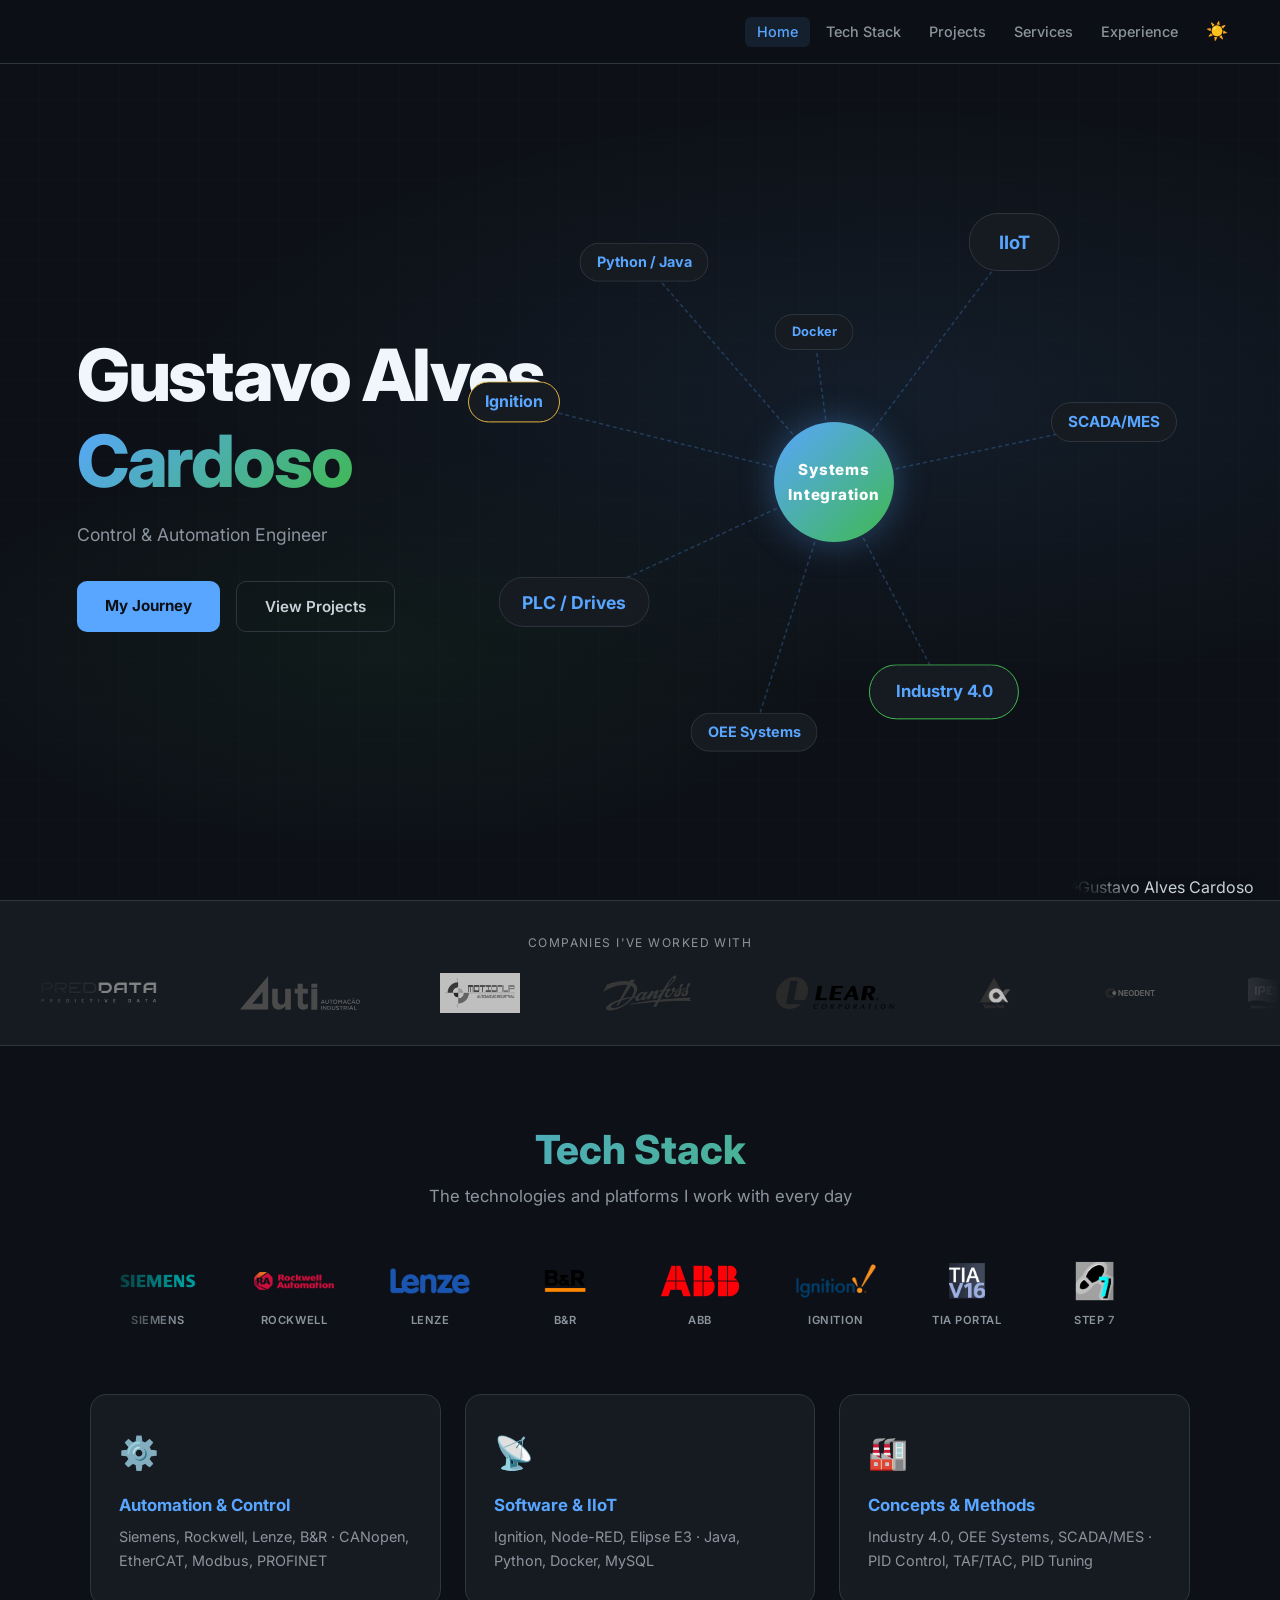
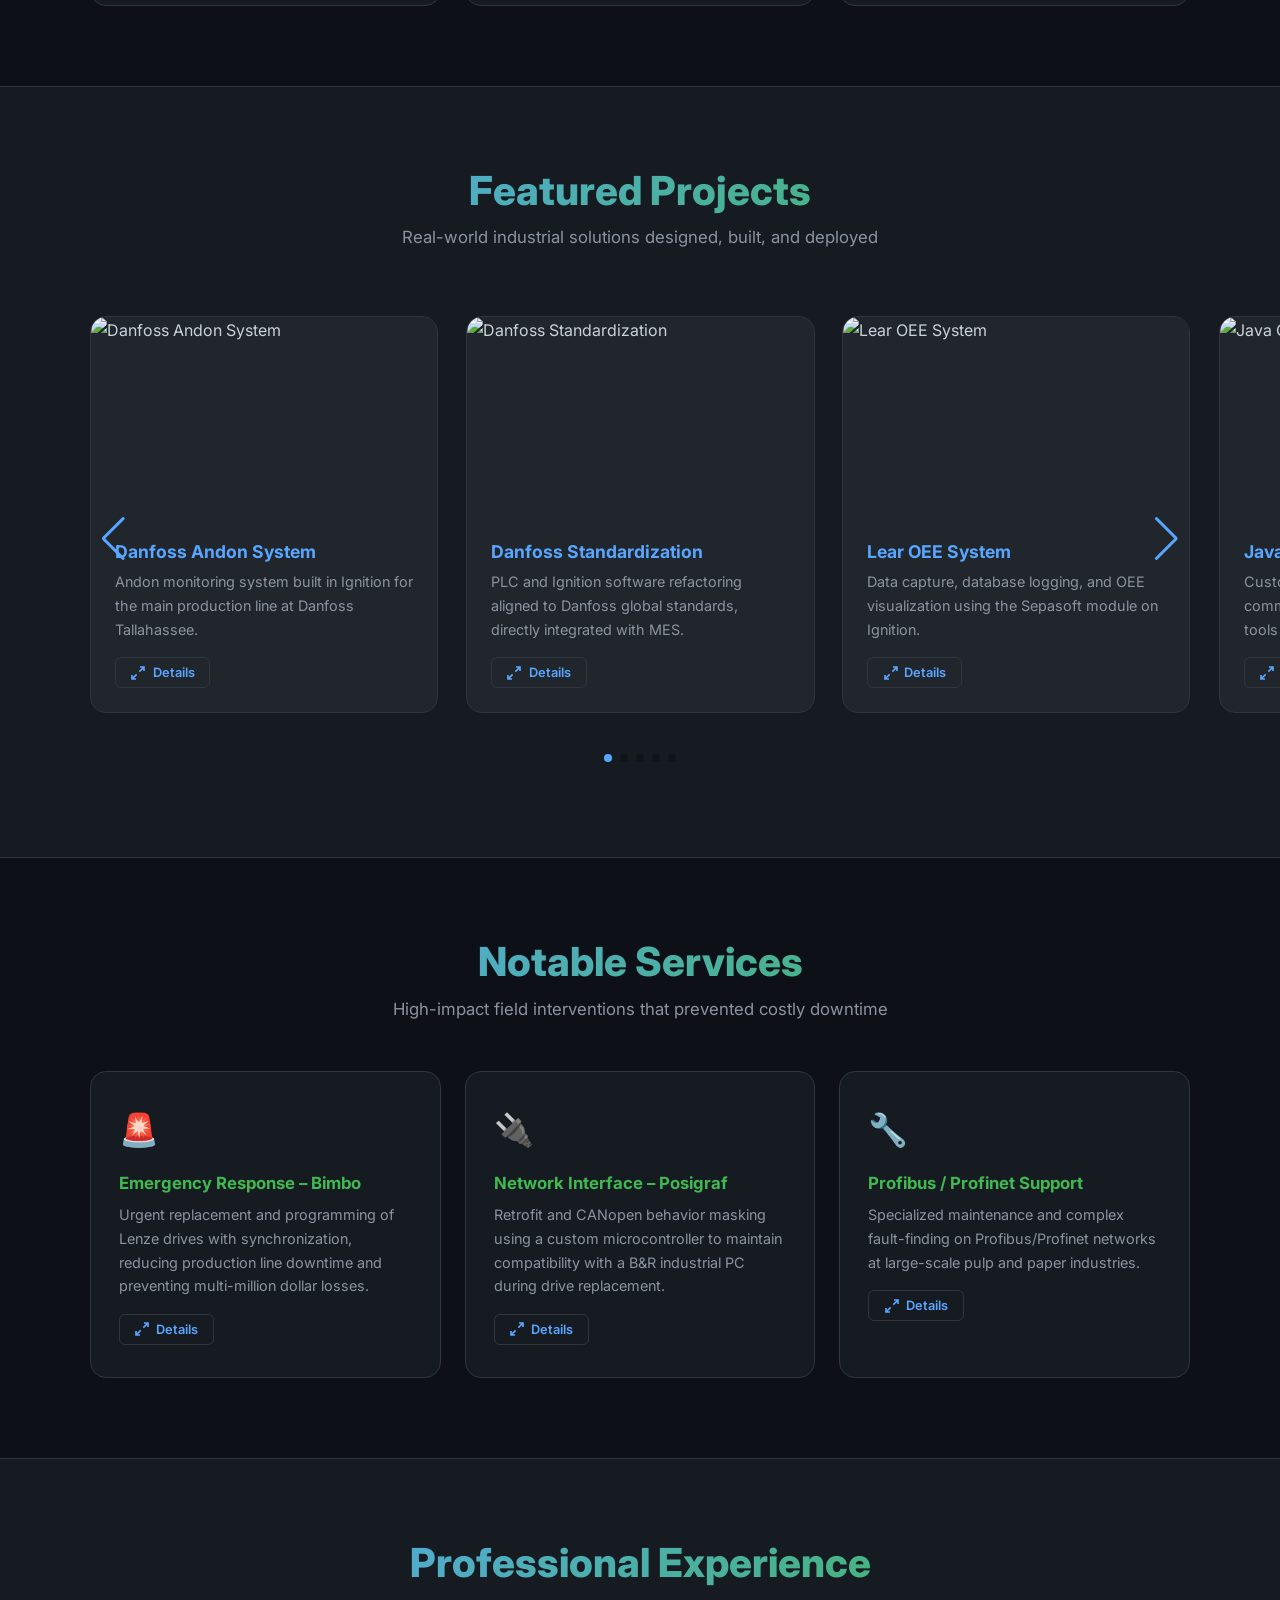
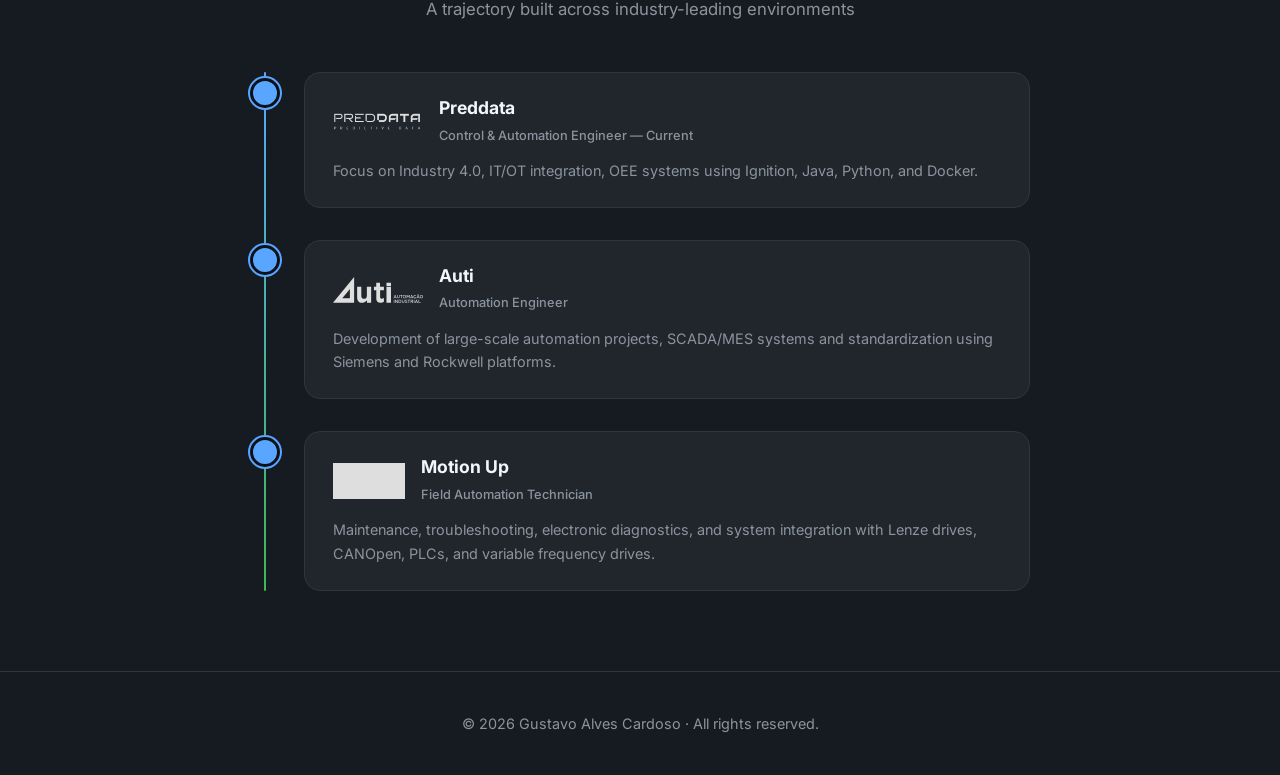
==== commit f4c589b7: "refactor: photo and mid-map fix, fix: minor bugs" ====
--- a/index.html
+++ b/index.html
@@ -24,6 +24,9 @@
 </head>
 
 <body>
+
+  <!-- Custom Magnetic Cursor -->
+  <div class="custom-cursor" id="customCursor" aria-hidden="true"></div>
 
   <!-- ===== HEADER ===== -->
   <header class="site-header" id="top">
@@ -47,54 +50,54 @@
   <section id="hero" class="hero-section">
     <!-- Left: text content -->
     <div class="hero-content" data-aos="fade-up">
-      <p class="hero-eyebrow">
-        <span class="eyebrow-line"></span>
-        Control &amp; Automation Engineer
-        <span class="eyebrow-line"></span>
-      </p>
       <h1>Gustavo Alves<br /><span class="hero-accent">Cardoso</span></h1>
-      <p class="tagline">Industry 4.0 · IIoT · SCADA/MES Systems</p>
+      <p class="tagline">Control &amp; Automation Engineer</p>
       <div class="hero-actions">
         <a href="#experience" class="btn-primary">My Journey</a>
         <a href="#projects" class="btn-outline">View Projects</a>
       </div>
     </div>
 
-    <!-- Center: profile photo -->
-    <div class="hero-photo-wrapper" data-aos="fade-up" data-aos-delay="100">
-      <div class="hero-photo-frame">
-        <img
-          src="data/an-excelent-engineer.png"
-          alt="Gustavo Alves Cardoso"
-          class="hero-photo"
-        />
-        <!-- decorative ring -->
-        <div class="photo-ring photo-ring--1"></div>
-        <div class="photo-ring photo-ring--2"></div>
-      </div>
-    </div>
-
-    <!-- Right: mind-map / keyword graph -->
+    <!-- Center/Right: mind-map / keyword graph -->
     <div class="hero-visual" data-aos="fade-left" data-aos-delay="200">
       <div class="mind-map" id="mindMap" aria-label="Skill mind map">
         <!-- SVG lines drawn by JS -->
         <svg class="mind-map-svg" id="mindMapSvg" aria-hidden="true"></svg>
 
         <!-- Central node -->
-        <div class="mm-node mm-node--center" id="mmCenter">
-          <span>Engineer</span>
-        </div>
-
-        <!-- Branch nodes – positions via CSS custom props -->
-        <div class="mm-node mm-node--branch" id="mm1" style="--x:0%;--y:-130px">Industry 4.0</div>
-        <div class="mm-node mm-node--branch" id="mm2" style="--x:115px;--y:-75px">IIoT</div>
-        <div class="mm-node mm-node--branch" id="mm3" style="--x:130px;--y:30px">SCADA/MES</div>
-        <div class="mm-node mm-node--branch" id="mm4" style="--x:60px;--y:130px">OEE Systems</div>
-        <div class="mm-node mm-node--branch" id="mm5" style="--x:-75px;--y:130px">PLC / Drives</div>
-        <div class="mm-node mm-node--branch" id="mm6" style="--x:-130px;--y:30px">Ignition</div>
-        <div class="mm-node mm-node--branch" id="mm7" style="--x:-115px;--y:-75px">Python / Java</div>
-        <div class="mm-node mm-node--branch" id="mm8" style="--x:-30px;--y:-130px">Docker</div>
-      </div>
+        <div class="mm-node mm-node--center" id="mmCenter" data-speed="1.5">
+          <span>Systems<br>Integration</span>
+        </div>
+
+        <!-- Branch nodes – radically asymmetrical and very large to overllap the photo -->
+        <!-- mm1 intercepts the top of the photo (hair cut) -->
+        <div class="mm-node mm-node--branch parallax-el" id="mm1" data-speed="3"
+          style="--x:180px;--y:-240px; font-size: 1.15rem; padding: 0.8rem 1.8rem; z-index:15;">IIoT</div>
+
+        <!-- mm2 hits the bottom-left of the photo (arm cut) -->
+        <div class="mm-node mm-node--branch parallax-el" id="mm2" data-speed="4"
+          style="--x:110px;--y:210px; font-size: 1.05rem; padding: 0.8rem 1.6rem; border-color: var(--c-accent); z-index:15;">
+          Industry 4.0</div>
+
+        <!-- Other large branching nodes filling space -->
+        <div class="mm-node mm-node--branch parallax-el" id="mm3" data-speed="2"
+          style="--x:280px;--y:-60px; font-size: 0.95rem;">SCADA/MES</div>
+        <div class="mm-node mm-node--branch parallax-el" id="mm4" data-speed="-1"
+          style="--x:-80px;--y:250px; font-size: 0.9rem;">OEE Systems</div>
+        <div class="mm-node mm-node--branch parallax-el" id="mm5" data-speed="-2.5"
+          style="--x:-260px;--y:120px; font-size: 1.1rem; padding: 0.6rem 1.4rem;">PLC / Drives</div>
+        <div class="mm-node mm-node--branch parallax-el" id="mm6" data-speed="-3"
+          style="--x:-320px;--y:-80px; font-size: 1rem; border-color: var(--c-accent-2);">Ignition</div>
+        <div class="mm-node mm-node--branch parallax-el" id="mm7" data-speed="-1.5"
+          style="--x:-190px;--y:-220px; font-size: 0.9rem;">Python / Java</div>
+        <div class="mm-node mm-node--branch parallax-el" id="mm8" data-speed="2.5"
+          style="--x:-20px;--y:-150px; font-size: 0.8rem;">Docker</div>
+      </div>
+    </div>
+
+    <!-- Bottom Right: profile photo (Now outside the grid flow via CSS absolute) -->
+    <div class="hero-photo-wrapper" data-aos="fade-in" data-aos-delay="300">
+      <img src="data/an-excelent-engineer.png" alt="Gustavo Alves Cardoso" class="hero-photo" />
     </div>
   </section>
 
@@ -137,28 +140,37 @@
     <div class="ticker-track-wrapper stack-ticker-wrapper" data-aos="fade-up" data-aos-delay="100">
       <div class="ticker-track ticker-track--reverse" id="stack-track">
         <div class="ticker-item stack-item"><img src="data/stack/siemens.png" alt="Siemens" /><span>Siemens</span></div>
-        <div class="ticker-item stack-item"><img src="data/stack/Rockwell.png" alt="Rockwell" /><span>Rockwell</span></div>
+        <div class="ticker-item stack-item"><img src="data/stack/Rockwell.png" alt="Rockwell" /><span>Rockwell</span>
+        </div>
         <div class="ticker-item stack-item"><img src="data/stack/lenze.png" alt="Lenze" /><span>Lenze</span></div>
         <div class="ticker-item stack-item"><img src="data/stack/BeR.png" alt="B&amp;R" /><span>B&amp;R</span></div>
         <div class="ticker-item stack-item"><img src="data/stack/abb.png" alt="ABB" /><span>ABB</span></div>
-        <div class="ticker-item stack-item"><img src="data/stack/ignition.png" alt="Ignition" /><span>Ignition</span></div>
-        <div class="ticker-item stack-item"><img src="data/stack/tiaportal.png" alt="TIA Portal" /><span>TIA Portal</span></div>
+        <div class="ticker-item stack-item"><img src="data/stack/ignition.png" alt="Ignition" /><span>Ignition</span>
+        </div>
+        <div class="ticker-item stack-item"><img src="data/stack/tiaportal.png" alt="TIA Portal" /><span>TIA
+            Portal</span></div>
         <div class="ticker-item stack-item"><img src="data/stack/step7.png" alt="Step 7" /><span>Step 7</span></div>
         <div class="ticker-item stack-item"><img src="data/stack/codesys.png" alt="Codesys" /><span>Codesys</span></div>
         <div class="ticker-item stack-item"><img src="data/stack/canopen.png" alt="CANopen" /><span>CANopen</span></div>
-        <div class="ticker-item stack-item"><img src="data/stack/profibus.png" alt="Profibus" /><span>Profibus</span></div>
-        <div class="ticker-item stack-item"><img src="data/stack/profinet.png" alt="Profinet" /><span>Profinet</span></div>
+        <div class="ticker-item stack-item"><img src="data/stack/profibus.png" alt="Profibus" /><span>Profibus</span>
+        </div>
+        <div class="ticker-item stack-item"><img src="data/stack/profinet.png" alt="Profinet" /><span>Profinet</span>
+        </div>
         <div class="ticker-item stack-item"><img src="data/stack/modbus.png" alt="Modbus" /><span>Modbus</span></div>
-        <div class="ticker-item stack-item"><img src="data/stack/ethernet-ip.png" alt="EtherNet/IP" /><span>EtherNet/IP</span></div>
+        <div class="ticker-item stack-item"><img src="data/stack/ethernet-ip.png"
+            alt="EtherNet/IP" /><span>EtherNet/IP</span></div>
         <div class="ticker-item stack-item"><img src="data/stack/opc-ua.png" alt="OPC UA" /><span>OPC UA</span></div>
         <div class="ticker-item stack-item"><img src="data/stack/mqtt.png" alt="MQTT" /><span>MQTT</span></div>
         <div class="ticker-item stack-item"><img src="data/stack/python.png" alt="Python" /><span>Python</span></div>
         <div class="ticker-item stack-item"><img src="data/stack/java.png" alt="Java" /><span>Java</span></div>
         <div class="ticker-item stack-item"><img src="data/stack/docker.png" alt="Docker" /><span>Docker</span></div>
-        <div class="ticker-item stack-item"><img src="data/stack/sepasoft.png" alt="Sepasoft" /><span>Sepasoft</span></div>
+        <div class="ticker-item stack-item"><img src="data/stack/sepasoft.png" alt="Sepasoft" /><span>Sepasoft</span>
+        </div>
         <div class="ticker-item stack-item"><img src="data/stack/ifm.png" alt="IFM" /><span>IFM</span></div>
-        <div class="ticker-item stack-item"><img src="data/stack/javascript.png" alt="JavaScript" /><span>JavaScript</span></div>
-        <div class="ticker-item stack-item"><img src="data/stack/html-css.png" alt="HTML/CSS" /><span>HTML/CSS</span></div>
+        <div class="ticker-item stack-item"><img src="data/stack/javascript.png"
+            alt="JavaScript" /><span>JavaScript</span></div>
+        <div class="ticker-item stack-item"><img src="data/stack/html-css.png" alt="HTML/CSS" /><span>HTML/CSS</span>
+        </div>
       </div>
     </div>
 
@@ -197,9 +209,12 @@
           <img class="project-image" src="assets/project-andon.jpg" alt="Danfoss Andon System" />
           <div class="project-content">
             <h3 class="project-title">Danfoss Andon System</h3>
-            <p class="project-desc">Andon monitoring system built in Ignition for the main production line at Danfoss Tallahassee.</p>
+            <p class="project-desc">Andon monitoring system built in Ignition for the main production line at Danfoss
+              Tallahassee.</p>
             <button class="card-expand-btn" data-modal="modal-proj-1" aria-label="Expand details">
-              <svg width="16" height="16" viewBox="0 0 24 24" fill="none" stroke="currentColor" stroke-width="2.5"><path d="M15 3h6v6M9 21H3v-6M21 3l-7 7M3 21l7-7"/></svg>
+              <svg width="16" height="16" viewBox="0 0 24 24" fill="none" stroke="currentColor" stroke-width="2.5">
+                <path d="M15 3h6v6M9 21H3v-6M21 3l-7 7M3 21l7-7" />
+              </svg>
               Details
             </button>
           </div>
@@ -210,9 +225,12 @@
           <img class="project-image" src="assets/project-refatoracao.jpg" alt="Danfoss Standardization" />
           <div class="project-content">
             <h3 class="project-title">Danfoss Standardization</h3>
-            <p class="project-desc">PLC and Ignition software refactoring aligned to Danfoss global standards, directly integrated with MES.</p>
+            <p class="project-desc">PLC and Ignition software refactoring aligned to Danfoss global standards, directly
+              integrated with MES.</p>
             <button class="card-expand-btn" data-modal="modal-proj-2" aria-label="Expand details">
-              <svg width="16" height="16" viewBox="0 0 24 24" fill="none" stroke="currentColor" stroke-width="2.5"><path d="M15 3h6v6M9 21H3v-6M21 3l-7 7M3 21l7-7"/></svg>
+              <svg width="16" height="16" viewBox="0 0 24 24" fill="none" stroke="currentColor" stroke-width="2.5">
+                <path d="M15 3h6v6M9 21H3v-6M21 3l-7 7M3 21l7-7" />
+              </svg>
               Details
             </button>
           </div>
@@ -223,9 +241,12 @@
           <img class="project-image" src="assets/project-oee.jpg" alt="Lear OEE System" />
           <div class="project-content">
             <h3 class="project-title">Lear OEE System</h3>
-            <p class="project-desc">Data capture, database logging, and OEE visualization using the Sepasoft module on Ignition.</p>
+            <p class="project-desc">Data capture, database logging, and OEE visualization using the Sepasoft module on
+              Ignition.</p>
             <button class="card-expand-btn" data-modal="modal-proj-3" aria-label="Expand details">
-              <svg width="16" height="16" viewBox="0 0 24 24" fill="none" stroke="currentColor" stroke-width="2.5"><path d="M15 3h6v6M9 21H3v-6M21 3l-7 7M3 21l7-7"/></svg>
+              <svg width="16" height="16" viewBox="0 0 24 24" fill="none" stroke="currentColor" stroke-width="2.5">
+                <path d="M15 3h6v6M9 21H3v-6M21 3l-7 7M3 21l7-7" />
+              </svg>
               Details
             </button>
           </div>
@@ -236,9 +257,12 @@
           <img class="project-image" src="assets/project-java.jpg" alt="Java Open Protocol Module" />
           <div class="project-content">
             <h3 class="project-title">Java Open Protocol Module</h3>
-            <p class="project-desc">Custom Java driver for Ignition enabling communication with Atlas Copco tightening tools via Open Protocol.</p>
+            <p class="project-desc">Custom Java driver for Ignition enabling communication with Atlas Copco tightening
+              tools via Open Protocol.</p>
             <button class="card-expand-btn" data-modal="modal-proj-4" aria-label="Expand details">
-              <svg width="16" height="16" viewBox="0 0 24 24" fill="none" stroke="currentColor" stroke-width="2.5"><path d="M15 3h6v6M9 21H3v-6M21 3l-7 7M3 21l7-7"/></svg>
+              <svg width="16" height="16" viewBox="0 0 24 24" fill="none" stroke="currentColor" stroke-width="2.5">
+                <path d="M15 3h6v6M9 21H3v-6M21 3l-7 7M3 21l7-7" />
+              </svg>
               Details
             </button>
           </div>
@@ -251,7 +275,9 @@
             <h3 class="project-title">Chemical Flow SCADA</h3>
             <p class="project-desc">PID-based chemical flow control running on Siemens S7-300 PLC at Indaial Papel.</p>
             <button class="card-expand-btn" data-modal="modal-proj-5" aria-label="Expand details">
-              <svg width="16" height="16" viewBox="0 0 24 24" fill="none" stroke="currentColor" stroke-width="2.5"><path d="M15 3h6v6M9 21H3v-6M21 3l-7 7M3 21l7-7"/></svg>
+              <svg width="16" height="16" viewBox="0 0 24 24" fill="none" stroke="currentColor" stroke-width="2.5">
+                <path d="M15 3h6v6M9 21H3v-6M21 3l-7 7M3 21l7-7" />
+              </svg>
               Details
             </button>
           </div>
@@ -275,9 +301,12 @@
       <article class="service-card" data-modal="modal-svc-1" data-aos="fade-up" data-aos-delay="100">
         <div class="service-icon">🚨</div>
         <h3>Emergency Response – Bimbo</h3>
-        <p>Urgent replacement and programming of Lenze drives with synchronization, reducing production line downtime and preventing multi-million dollar losses.</p>
+        <p>Urgent replacement and programming of Lenze drives with synchronization, reducing production line downtime
+          and preventing multi-million dollar losses.</p>
         <button class="card-expand-btn" data-modal="modal-svc-1" aria-label="Expand details">
-          <svg width="16" height="16" viewBox="0 0 24 24" fill="none" stroke="currentColor" stroke-width="2.5"><path d="M15 3h6v6M9 21H3v-6M21 3l-7 7M3 21l7-7"/></svg>
+          <svg width="16" height="16" viewBox="0 0 24 24" fill="none" stroke="currentColor" stroke-width="2.5">
+            <path d="M15 3h6v6M9 21H3v-6M21 3l-7 7M3 21l7-7" />
+          </svg>
           Details
         </button>
       </article>
@@ -285,9 +314,12 @@
       <article class="service-card" data-modal="modal-svc-2" data-aos="fade-up" data-aos-delay="200">
         <div class="service-icon">🔌</div>
         <h3>Network Interface – Posigraf</h3>
-        <p>Retrofit and CANopen behavior masking using a custom microcontroller to maintain compatibility with a B&amp;R industrial PC during drive replacement.</p>
+        <p>Retrofit and CANopen behavior masking using a custom microcontroller to maintain compatibility with a B&amp;R
+          industrial PC during drive replacement.</p>
         <button class="card-expand-btn" data-modal="modal-svc-2" aria-label="Expand details">
-          <svg width="16" height="16" viewBox="0 0 24 24" fill="none" stroke="currentColor" stroke-width="2.5"><path d="M15 3h6v6M9 21H3v-6M21 3l-7 7M3 21l7-7"/></svg>
+          <svg width="16" height="16" viewBox="0 0 24 24" fill="none" stroke="currentColor" stroke-width="2.5">
+            <path d="M15 3h6v6M9 21H3v-6M21 3l-7 7M3 21l7-7" />
+          </svg>
           Details
         </button>
       </article>
@@ -295,9 +327,12 @@
       <article class="service-card" data-modal="modal-svc-3" data-aos="fade-up" data-aos-delay="300">
         <div class="service-icon">🔧</div>
         <h3>Profibus / Profinet Support</h3>
-        <p>Specialized maintenance and complex fault-finding on Profibus/Profinet networks at large-scale pulp and paper industries.</p>
+        <p>Specialized maintenance and complex fault-finding on Profibus/Profinet networks at large-scale pulp and paper
+          industries.</p>
         <button class="card-expand-btn" data-modal="modal-svc-3" aria-label="Expand details">
-          <svg width="16" height="16" viewBox="0 0 24 24" fill="none" stroke="currentColor" stroke-width="2.5"><path d="M15 3h6v6M9 21H3v-6M21 3l-7 7M3 21l7-7"/></svg>
+          <svg width="16" height="16" viewBox="0 0 24 24" fill="none" stroke="currentColor" stroke-width="2.5">
+            <path d="M15 3h6v6M9 21H3v-6M21 3l-7 7M3 21l7-7" />
+          </svg>
           Details
         </button>
       </article>
@@ -335,7 +370,8 @@
               <span class="exp-role">Automation Engineer</span>
             </div>
           </div>
-          <p>Development of large-scale automation projects, SCADA/MES systems and standardization using Siemens and Rockwell platforms.</p>
+          <p>Development of large-scale automation projects, SCADA/MES systems and standardization using Siemens and
+            Rockwell platforms.</p>
         </div>
       </article>
       <article class="exp-card" data-aos="fade-up" data-aos-delay="300">
@@ -348,7 +384,8 @@
               <span class="exp-role">Field Automation Technician</span>
             </div>
           </div>
-          <p>Maintenance, troubleshooting, electronic diagnostics, and system integration with Lenze drives, CANOpen, PLCs, and variable frequency drives.</p>
+          <p>Maintenance, troubleshooting, electronic diagnostics, and system integration with Lenze drives, CANOpen,
+            PLCs, and variable frequency drives.</p>
         </div>
       </article>
     </div>
@@ -374,18 +411,24 @@
     </div>
     <div class="modal-body">
       <div class="modal-image-placeholder">
-        <span>📷 Add project screenshot here<br/><small>Place images in assets/ and reference them below</small></span>
+        <span>📷 Add project screenshot here<br /><small>Place images in assets/ and reference them below</small></span>
       </div>
       <h3>Challenge</h3>
-      <p>The Danfoss Tallahassee plant needed real-time visibility into production-line stoppages and anomalies. Operators lacked a unified view to respond quickly to equipment faults, leading to hidden downtime and delayed escalation.</p>
+      <p>The Danfoss Tallahassee plant needed real-time visibility into production-line stoppages and anomalies.
+        Operators lacked a unified view to respond quickly to equipment faults, leading to hidden downtime and delayed
+        escalation.</p>
       <h3>Solution</h3>
-      <p>Designed and deployed a full Andon system inside Ignition Perspective. The solution included custom tag bindings to PLC signals, a color-coded station status board visible on multiple screens across the shop floor, and an alarm escalation logic that auto-notified supervisors after defined response windows.</p>
-      <h3>Technologies Used</h3>
-      <div class="modal-tags">
-        <span>Ignition Perspective</span><span>Siemens PLC</span><span>SQL</span><span>OPC-UA</span><span>Sepasoft</span>
+      <p>Designed and deployed a full Andon system inside Ignition Perspective. The solution included custom tag
+        bindings to PLC signals, a color-coded station status board visible on multiple screens across the shop floor,
+        and an alarm escalation logic that auto-notified supervisors after defined response windows.</p>
+      <h3>Technologies Used</h3>
+      <div class="modal-tags">
+        <span>Ignition Perspective</span><span>Siemens
+          PLC</span><span>SQL</span><span>OPC-UA</span><span>Sepasoft</span>
       </div>
       <h3>Outcomes</h3>
-      <p>Response time to line stoppages reduced by ~40%. Supervisors gained a dashboard with shift-by-shift OEE breakdown, directly feeding the MES reporting chain.</p>
+      <p>Response time to line stoppages reduced by ~40%. Supervisors gained a dashboard with shift-by-shift OEE
+        breakdown, directly feeding the MES reporting chain.</p>
     </div>
   </div>
 
@@ -402,15 +445,19 @@
         <span>📷 Add project screenshot here</span>
       </div>
       <h3>Challenge</h3>
-      <p>Danfoss corporate mandated that all their plants worldwide adopt a unified software standard for PLC code and SCADA/MES integration. The Brazilian plant's legacy codebase was largely custom and incompatible.</p>
+      <p>Danfoss corporate mandated that all their plants worldwide adopt a unified software standard for PLC code and
+        SCADA/MES integration. The Brazilian plant's legacy codebase was largely custom and incompatible.</p>
       <h3>Solution</h3>
-      <p>Led a full refactoring of Siemens PLC function blocks (step-by-step migration to corporate FB library), and redesigned the Ignition project to follow the global HMI template. Developed Python scripts for data bridging between legacy historians and the new MES APIs.</p>
+      <p>Led a full refactoring of Siemens PLC function blocks (step-by-step migration to corporate FB library), and
+        redesigned the Ignition project to follow the global HMI template. Developed Python scripts for data bridging
+        between legacy historians and the new MES APIs.</p>
       <h3>Technologies Used</h3>
       <div class="modal-tags">
         <span>Siemens TIA Portal</span><span>Ignition</span><span>Python</span><span>MES API</span><span>SQL</span>
       </div>
       <h3>Outcomes</h3>
-      <p>Plant passed Danfoss global audit with zero critical non-conformances. The standardized code reduced future support time by an estimated 60%.</p>
+      <p>Plant passed Danfoss global audit with zero critical non-conformances. The standardized code reduced future
+        support time by an estimated 60%.</p>
     </div>
   </div>
 
@@ -427,15 +474,19 @@
         <span>📷 Add project screenshot here</span>
       </div>
       <h3>Challenge</h3>
-      <p>Lear's production team had no automated method to calculate OEE (Availability × Performance × Quality). Data was collected manually in spreadsheets, making real-time decisions impossible.</p>
+      <p>Lear's production team had no automated method to calculate OEE (Availability × Performance × Quality). Data
+        was collected manually in spreadsheets, making real-time decisions impossible.</p>
       <h3>Solution</h3>
-      <p>Built a complete data-capture layer reading PLC signals via OPC-UA into Ignition tags. Used the Sepasoft MES module to define production models (ideal cycle times, shift schedules, reason codes). Created dashboards for operators, supervisors, and plant managers with drill-down capability.</p>
+      <p>Built a complete data-capture layer reading PLC signals via OPC-UA into Ignition tags. Used the Sepasoft MES
+        module to define production models (ideal cycle times, shift schedules, reason codes). Created dashboards for
+        operators, supervisors, and plant managers with drill-down capability.</p>
       <h3>Technologies Used</h3>
       <div class="modal-tags">
         <span>Ignition</span><span>Sepasoft MES</span><span>OPC-UA</span><span>MySQL</span><span>Rockwell PLC</span>
       </div>
       <h3>Outcomes</h3>
-      <p>OEE baseline established for 12 production lines. Management identified a 15% availability loss due to untracked micro-stoppages and implemented corrective actions within the first month.</p>
+      <p>OEE baseline established for 12 production lines. Management identified a 15% availability loss due to
+        untracked micro-stoppages and implemented corrective actions within the first month.</p>
     </div>
   </div>
 
@@ -452,15 +503,21 @@
         <span>📷 Add project screenshot here</span>
       </div>
       <h3>Challenge</h3>
-      <p>Atlas Copco tightening tools communicate via Open Protocol (TCP), a standard not natively supported by Ignition. No off-the-shelf module was available, leaving tightening data outside the SCADA/MES loop.</p>
+      <p>Atlas Copco tightening tools communicate via Open Protocol (TCP), a standard not natively supported by
+        Ignition. No off-the-shelf module was available, leaving tightening data outside the SCADA/MES loop.</p>
       <h3>Solution</h3>
-      <p>Developed a custom Ignition module in Java using the Ignition Module SDK. The module opens persistent TCP connections to each Atlas Copco controller, parses Open Protocol MID packets, and exposes tightening results (torque, angle, OK/NOK) as real-time Ignition tags accessible to any Perspective screen or database transaction group.</p>
-      <h3>Technologies Used</h3>
-      <div class="modal-tags">
-        <span>Java</span><span>Ignition Module SDK</span><span>Open Protocol</span><span>TCP/IP</span><span>Atlas Copco</span>
+      <p>Developed a custom Ignition module in Java using the Ignition Module SDK. The module opens persistent TCP
+        connections to each Atlas Copco controller, parses Open Protocol MID packets, and exposes tightening results
+        (torque, angle, OK/NOK) as real-time Ignition tags accessible to any Perspective screen or database transaction
+        group.</p>
+      <h3>Technologies Used</h3>
+      <div class="modal-tags">
+        <span>Java</span><span>Ignition Module SDK</span><span>Open Protocol</span><span>TCP/IP</span><span>Atlas
+          Copco</span>
       </div>
       <h3>Outcomes</h3>
-      <p>Tightening traceability fully integrated into MES. Each assembly cycle's fastening data is logged with timestamp, tool ID, and pass/fail — enabling full production traceability without manual inspection steps.</p>
+      <p>Tightening traceability fully integrated into MES. Each assembly cycle's fastening data is logged with
+        timestamp, tool ID, and pass/fail — enabling full production traceability without manual inspection steps.</p>
     </div>
   </div>
 
@@ -477,15 +534,19 @@
         <span>📷 Add project screenshot here</span>
       </div>
       <h3>Challenge</h3>
-      <p>The paper manufacturing process required precise dosing of chemical additives. Manual control caused quality inconsistencies and chemical waste, increasing production costs.</p>
+      <p>The paper manufacturing process required precise dosing of chemical additives. Manual control caused quality
+        inconsistencies and chemical waste, increasing production costs.</p>
       <h3>Solution</h3>
-      <p>Implemented cascade PID control loops on a Siemens S7-300 PLC to regulate the flow of multiple chemical components based on paper machine speed. A SCADA supervisory layer provided operators with live trend visualization and setpoint adjustments within safety limits.</p>
+      <p>Implemented cascade PID control loops on a Siemens S7-300 PLC to regulate the flow of multiple chemical
+        components based on paper machine speed. A SCADA supervisory layer provided operators with live trend
+        visualization and setpoint adjustments within safety limits.</p>
       <h3>Technologies Used</h3>
       <div class="modal-tags">
         <span>Siemens S7-300</span><span>Step 7</span><span>PID Control</span><span>SCADA</span><span>Profibus</span>
       </div>
       <h3>Outcomes</h3>
-      <p>Chemical waste reduced by ~20%. Paper quality consistency improved across shift changes, eliminating manual operator variance as a source of defects.</p>
+      <p>Chemical waste reduced by ~20%. Paper quality consistency improved across shift changes, eliminating manual
+        operator variance as a source of defects.</p>
     </div>
   </div>
 
@@ -506,15 +567,21 @@
         <span>📷 Add site photo here</span>
       </div>
       <h3>Situation</h3>
-      <p>Bimbo's main bread production line came to a complete halt due to a failed Lenze drive controlling the dough-transport conveyor. The line stoppage was threatening multi-million dollar losses per hour due to perishable batch spoilage.</p>
+      <p>Bimbo's main bread production line came to a complete halt due to a failed Lenze drive controlling the
+        dough-transport conveyor. The line stoppage was threatening multi-million dollar losses per hour due to
+        perishable batch spoilage.</p>
       <h3>Intervention</h3>
-      <p>Responded on-site within hours. The replacement drive required full parameterization including synchronized speed ramp-up tuned to adjacent conveyor segments — a critical requirement to avoid dough shear faults. Programmed the drive parameters from scratch using Lenze's engineering software, validated synchronization at low speed, and gradually ramped the line to full production.</p>
+      <p>Responded on-site within hours. The replacement drive required full parameterization including synchronized
+        speed ramp-up tuned to adjacent conveyor segments — a critical requirement to avoid dough shear faults.
+        Programmed the drive parameters from scratch using Lenze's engineering software, validated synchronization at
+        low speed, and gradually ramped the line to full production.</p>
       <h3>Technologies Used</h3>
       <div class="modal-tags">
         <span>Lenze Drive</span><span>CANopen</span><span>Synchronization</span><span>On-site Diagnostics</span>
       </div>
       <h3>Result</h3>
-      <p>Line restored to full production in under 4 hours. No batch loss. Client avoided estimated R$800k in downtime costs for that shift.</p>
+      <p>Line restored to full production in under 4 hours. No batch loss. Client avoided estimated R$800k in downtime
+        costs for that shift.</p>
     </div>
   </div>
 
@@ -531,15 +598,22 @@
         <span>📷 Add site photo here</span>
       </div>
       <h3>Situation</h3>
-      <p>Posigraf's printing press used a B&amp;R industrial PC as the motion master, communicating with a fleet of drives over CANopen. The drives needed replacement but the new models had a different CANopen profile (PDO mapping), making them incompatible with the existing B&amp;R program — which could not be modified.</p>
+      <p>Posigraf's printing press used a B&amp;R industrial PC as the motion master, communicating with a fleet of
+        drives over CANopen. The drives needed replacement but the new models had a different CANopen profile (PDO
+        mapping), making them incompatible with the existing B&amp;R program — which could not be modified.</p>
       <h3>Intervention</h3>
-      <p>Designed and built a custom microcontroller-based adapter that sat between the B&amp;R master and the new drives. The adapter presented the old CANopen profile to the B&amp;R while translating all commands and status words to the new drive's profile in real time — effectively masking the hardware change from the host controller.</p>
-      <h3>Technologies Used</h3>
-      <div class="modal-tags">
-        <span>CANopen</span><span>B&amp;R Automation PC</span><span>Microcontroller (custom)</span><span>Reverse Engineering</span>
+      <p>Designed and built a custom microcontroller-based adapter that sat between the B&amp;R master and the new
+        drives. The adapter presented the old CANopen profile to the B&amp;R while translating all commands and status
+        words to the new drive's profile in real time — effectively masking the hardware change from the host
+        controller.</p>
+      <h3>Technologies Used</h3>
+      <div class="modal-tags">
+        <span>CANopen</span><span>B&amp;R Automation PC</span><span>Microcontroller (custom)</span><span>Reverse
+          Engineering</span>
       </div>
       <h3>Result</h3>
-      <p>Full machine compatibility restored without touching the B&amp;R source code. Machine resumed operation with zero visible change to operator or existing software.</p>
+      <p>Full machine compatibility restored without touching the B&amp;R source code. Machine resumed operation with
+        zero visible change to operator or existing software.</p>
     </div>
   </div>
 
@@ -556,15 +630,20 @@
         <span>📷 Add site photo here</span>
       </div>
       <h3>Situation</h3>
-      <p>Large-scale pulp and paper plants with hundreds of field devices on Profibus segments experienced intermittent communication faults, drive trips, and unexplained PLC errors that in-house teams couldn't diagnose.</p>
+      <p>Large-scale pulp and paper plants with hundreds of field devices on Profibus segments experienced intermittent
+        communication faults, drive trips, and unexplained PLC errors that in-house teams couldn't diagnose.</p>
       <h3>Intervention</h3>
-      <p>Conducted systematic network analysis using Profibus protocol analyzers to identify signal degradation, termination issues, duplicate node addresses, and incompatible GSD configurations. Replaced faulty network components, corrected cable routing, and reconfigured problematic nodes.</p>
-      <h3>Technologies Used</h3>
-      <div class="modal-tags">
-        <span>Profibus DP</span><span>Profinet</span><span>Protocol Analyzers</span><span>Siemens PLCs</span><span>Drive Diagnostics</span>
+      <p>Conducted systematic network analysis using Profibus protocol analyzers to identify signal degradation,
+        termination issues, duplicate node addresses, and incompatible GSD configurations. Replaced faulty network
+        components, corrected cable routing, and reconfigured problematic nodes.</p>
+      <h3>Technologies Used</h3>
+      <div class="modal-tags">
+        <span>Profibus DP</span><span>Profinet</span><span>Protocol Analyzers</span><span>Siemens PLCs</span><span>Drive
+          Diagnostics</span>
       </div>
       <h3>Result</h3>
-      <p>Resolved long-standing intermittent faults across multiple plants. In one case, a root-cause was traced to a single corroded connector responsible for 3 months of unexplained production losses.</p>
+      <p>Resolved long-standing intermittent faults across multiple plants. In one case, a root-cause was traced to a
+        single corroded connector responsible for 3 months of unexplained production losses.</p>
     </div>
   </div>
 
--- a/css/styles.css
+++ b/css/styles.css
@@ -39,18 +39,63 @@
 
 /* Light mode override – richer palette */
 body.light {
-  --c-bg:           #f0f4ff;   /* soft blue-white         */
-  --c-surface:      #ffffff;
-  --c-surface-2:    #e8edf8;   /* slightly blue-tinted    */
-  --c-border:       #c8d3e8;
-  --c-primary:      #1a6bf0;   /* vivid blue              */
-  --c-accent:       #16a34a;   /* vivid green             */
-  --c-accent-2:     #d97706;   /* vivid amber             */
-  --c-text:         #1e293b;
-  --c-text-muted:   #475569;
-  --c-white:        #0f172a;   /* near-black for headings */
-  --shadow:         0 4px 24px rgba(26,107,240,0.12);
-  --shadow-lg:      0 8px 40px rgba(26,107,240,0.18);
+  --c-bg: #f0f4ff;
+  /* soft blue-white         */
+  --c-surface: #ffffff;
+  --c-surface-2: #e8edf8;
+  /* slightly blue-tinted    */
+  --c-border: #c8d3e8;
+  --c-primary: #1a6bf0;
+  /* vivid blue              */
+  --c-accent: #16a34a;
+  /* vivid green             */
+  --c-accent-2: #d97706;
+  /* vivid amber             */
+  --c-text: #1e293b;
+  --c-text-muted: #475569;
+  --c-white: #0f172a;
+  /* near-black for headings */
+  --shadow: 0 4px 24px rgba(26, 107, 240, 0.12);
+  --shadow-lg: 0 8px 40px rgba(26, 107, 240, 0.18);
+}
+
+/* ===== CUSTOM CURSOR ===== */
+.custom-cursor {
+  position: fixed;
+  top: 0;
+  left: 0;
+  width: 32px;
+  height: 32px;
+  border: 2px solid var(--c-primary);
+  border-radius: 50%;
+  pointer-events: none;
+  z-index: 9999;
+  opacity: 0;
+  transform: translate(-50%, -50%);
+  display: flex;
+  align-items: center;
+  justify-content: center;
+  transition: opacity 0.3s ease, width 0.3s ease, height 0.3s ease, background 0.3s ease;
+}
+
+.custom-cursor::after {
+  content: '';
+  width: 6px;
+  height: 6px;
+  background: var(--c-accent);
+  border-radius: 50%;
+  transition: transform 0.3s ease;
+}
+
+.custom-cursor.hovering {
+  width: 50px;
+  height: 50px;
+  background: rgba(88, 166, 255, 0.1);
+  border-color: var(--c-accent);
+}
+
+.custom-cursor.hovering::after {
+  transform: scale(0);
 }
 
 /* ===== RESET & BASE ===== */
@@ -64,6 +109,7 @@
 
 html {
   scroll-behavior: smooth;
+  overflow-x: hidden;
 }
 
 body {
@@ -72,6 +118,9 @@
   color: var(--c-text);
   line-height: 1.65;
   -webkit-font-smoothing: antialiased;
+  overflow-x: hidden;
+  position: relative;
+  width: 100%;
 }
 
 h1,
@@ -199,7 +248,7 @@
 .hero-section {
   min-height: calc(100vh - 64px);
   display: grid;
-  grid-template-columns: 1fr auto 1fr;
+  grid-template-columns: 1.5fr 1fr;
   align-items: center;
   gap: 2.5rem;
   padding: 4rem 6vw;
@@ -228,26 +277,24 @@
 }
 
 .hero-eyebrow {
-  display: flex;
-  align-items: center;
-  gap: 0.75rem;
-  font-size: 0.75rem;
-  font-weight: 700;
-  letter-spacing: 0.18em;
+  display: inline-flex;
+  align-items: center;
+  font-family: monospace;
+  font-size: 0.85rem;
+  font-weight: 600;
+  letter-spacing: 0.15em;
   text-transform: uppercase;
-  color: var(--c-primary);
+  color: var(--c-accent);
+  background: rgba(63, 185, 80, 0.1);
+  border: 1px solid rgba(63, 185, 80, 0.25);
+  border-left: 4px solid var(--c-accent);
+  border-radius: 4px;
+  padding: 0.4rem 1rem;
   margin-bottom: 1.5rem;
-  white-space: nowrap;
-}
+}
+
 .eyebrow-line {
-  flex: 1;
-  height: 2px;
-  background: linear-gradient(90deg, transparent, var(--c-primary));
-  border-radius: 2px;
-  max-width: 60px;
-}
-.eyebrow-line:last-child {
-  background: linear-gradient(90deg, var(--c-primary), transparent);
+  display: none;
 }
 
 .hero-content h1 {
@@ -855,88 +902,81 @@
     width: 100% !important;
     margin-bottom: 1rem;
   }
-  .modal { width: 95vw; max-height: 90vh; padding: 1.5rem; }
+
+  .modal {
+    width: 95vw;
+    max-height: 90vh;
+    padding: 1.5rem;
+  }
 }
 
 /* ================================================
    HERO PHOTO
    ================================================ */
 .hero-photo-wrapper {
-  display: flex;
-  align-items: center;
-  justify-content: center;
-  position: relative;
-  z-index: 1;
-  flex-shrink: 0;
-}
-.hero-photo-frame {
-  position: relative;
-  width: 280px;
-  height: 280px;
-}
+  position: absolute;
+  bottom: 0;
+  right: 2%;
+  z-index: 10;
+  pointer-events: none;
+}
+
 .hero-photo {
-  width: 280px;
-  height: 280px;
-  object-fit: cover;
-  object-position: top center;
-  border-radius: 50%;
-  position: relative;
-  z-index: 2;
-  /* bottom portion fades out to blend with bg */
-  -webkit-mask-image: radial-gradient(ellipse 90% 100% at 50% 0%, black 60%, transparent 100%);
-  mask-image: radial-gradient(ellipse 90% 100% at 50% 0%, black 60%, transparent 100%);
-}
-.photo-ring {
-  position: absolute;
-  inset: -12px;
-  border-radius: 50%;
-  pointer-events: none;
-  z-index: 1;
-}
-.photo-ring--1 {
-  border: 2px solid rgba(88, 166, 255, 0.35);
-  animation: ring-spin 12s linear infinite;
-}
-.photo-ring--2 {
-  inset: -24px;
-  border: 1px dashed rgba(63, 185, 80, 0.3);
-  animation: ring-spin 20s linear infinite reverse;
-}
-@keyframes ring-spin {
-  from { transform: rotate(0deg); }
-  to   { transform: rotate(360deg); }
-}
-
-/* Light mode photo rings */
-body.light .photo-ring--1 { border-color: rgba(26,107,240,0.3); }
-body.light .photo-ring--2 { border-color: rgba(22,163,74,0.25); }
+  height: auto;
+  max-height: calc(100vh - 64px);
+  width: auto;
+  max-width: 60vw;
+  object-fit: contain;
+  object-position: bottom right;
+  /* Blend the hard cuts on his arm and hair into the background */
+  -webkit-mask-image: radial-gradient(ellipse 70% 65% at 75% 45%, black 50%, transparent 100%);
+  mask-image: radial-gradient(ellipse 70% 65% at 75% 45%, black 50%, transparent 100%);
+  filter: drop-shadow(-15px 15px 30px rgba(0, 0, 0, 0.6));
+}
+
+/* Light mode photo shadow */
+body.light .hero-photo {
+  filter: drop-shadow(-15px 15px 30px rgba(26, 107, 240, 0.3));
+}
 
 /* ================================================
    MIND MAP
    ================================================ */
 .hero-visual {
+  position: absolute;
+  top: 50%;
+  left: 30%;
+  transform: translate(-50%, -50%);
   display: flex;
   align-items: center;
   justify-content: center;
-  position: relative;
-  z-index: 1;
-}
+  z-index: 15;
+  pointer-events: none;
+  /* Let clicks pass through empty parts of visual */
+}
+
 .mind-map {
   position: relative;
-  width: 320px;
-  height: 320px;
+  width: 900px;
+  height: 0px;
+  /* Collapsed height so it doesn't push the layout grid down */
   display: flex;
   align-items: center;
   justify-content: center;
-}
+  pointer-events: auto;
+  /* enable interactions on nodes */
+}
+
 .mind-map-svg {
   position: absolute;
-  inset: 0;
+  top: 0;
+  left: 0;
   width: 100%;
-  height: 100%;
+  height: 1px;
   pointer-events: none;
   overflow: visible;
 }
+
 .mm-node {
   position: absolute;
   display: flex;
@@ -946,46 +986,60 @@
   font-weight: 700;
   border-radius: 99px;
   cursor: default;
-  transition: transform var(--transition), box-shadow var(--transition);
+  /* Remove transform transition because JS handles parallax smoothly in inline-style */
+  transition: box-shadow var(--transition), background var(--transition), border-color var(--transition);
   white-space: nowrap;
 }
+
 .mm-node--center {
-  width: 96px;
-  height: 96px;
+  width: 120px;
+  height: 120px;
   border-radius: 50%;
   background: linear-gradient(135deg, var(--c-primary), var(--c-accent));
   color: #fff;
-  font-size: 0.85rem;
+  font-size: 0.95rem;
   font-weight: 800;
   letter-spacing: 0.05em;
-  box-shadow: 0 0 30px rgba(88,166,255,0.3);
+  box-shadow: 0 0 35px rgba(88, 166, 255, 0.35);
   z-index: 2;
-}
-.mm-node--center:hover { transform: scale(1.07); }
+  transform: translate(var(--px, 0px), var(--py, 0px));
+  will-change: transform;
+}
+
+.mm-node--center:hover {
+  transform: translate(var(--px, 0px), var(--py, 0px)) scale(1.07);
+}
+
 .mm-node--branch {
-  /* positioned via CSS vars --x, --y from center */
-  transform: translate(var(--x), var(--y)) translate(-50%, -50%);
+  /* positioned via CSS vars --x, --y from center plus parallax offset */
+  transform: translate(calc(var(--x) + var(--px, 0px)), calc(var(--y) + var(--py, 0px))) translate(-50%, -50%);
   top: 50%;
   left: 50%;
   background: var(--c-surface);
   border: 1.5px solid var(--c-border);
   color: var(--c-primary);
-  font-size: 0.7rem;
-  padding: 0.35rem 0.85rem;
+  font-size: 0.75rem;
+  padding: 0.4rem 1rem;
   z-index: 2;
-}
+  will-change: transform;
+}
+
 .mm-node--branch:hover {
-  transform: translate(var(--x), var(--y)) translate(-50%, -50%) scale(1.1);
+  transform: translate(calc(var(--x) + var(--px, 0px)), calc(var(--y) + var(--py, 0px))) translate(-50%, -50%) scale(1.1);
   border-color: var(--c-primary);
-  box-shadow: 0 0 16px rgba(88,166,255,0.2);
+  box-shadow: 0 0 20px rgba(88, 166, 255, 0.25);
   background: var(--c-surface-2);
 }
+
 body.light .mm-node--branch {
   background: #fff;
   border-color: var(--c-border);
   color: var(--c-primary);
 }
-body.light .mm-node--branch:hover { background: var(--c-surface-2); }
+
+body.light .mm-node--branch:hover {
+  background: var(--c-surface-2);
+}
 
 /* ================================================
    CARD EXPAND BUTTON
@@ -1006,12 +1060,16 @@
   cursor: pointer;
   transition: background var(--transition), border-color var(--transition), transform var(--transition);
 }
+
 .card-expand-btn:hover {
-  background: rgba(88,166,255,0.1);
+  background: rgba(88, 166, 255, 0.1);
   border-color: var(--c-primary);
   transform: translateY(-1px);
 }
-body.light .card-expand-btn { color: var(--c-primary); }
+
+body.light .card-expand-btn {
+  color: var(--c-primary);
+}
 
 /* ================================================
    MODAL SYSTEM
@@ -1027,6 +1085,7 @@
   opacity: 0;
   transition: opacity 0.25s ease;
 }
+
 .modal-backdrop.is-open {
   display: block;
   opacity: 1;
@@ -1052,11 +1111,13 @@
   scrollbar-width: thin;
   scrollbar-color: var(--c-border) transparent;
 }
+
 .modal.is-open {
   display: block;
   transform: translate(-50%, -50%) scale(1);
   opacity: 1;
 }
+
 .modal-close {
   position: absolute;
   top: 1rem;
@@ -1069,12 +1130,16 @@
   cursor: pointer;
   transition: color var(--transition);
 }
-.modal-close:hover { color: var(--c-white); }
+
+.modal-close:hover {
+  color: var(--c-white);
+}
 
 .modal-header {
   margin-bottom: 1.5rem;
   padding-right: 2rem;
 }
+
 .modal-badge {
   display: inline-block;
   font-size: 0.7rem;
@@ -1082,22 +1147,25 @@
   letter-spacing: 0.12em;
   text-transform: uppercase;
   color: var(--c-primary);
-  background: rgba(88,166,255,0.12);
-  border: 1px solid rgba(88,166,255,0.3);
+  background: rgba(88, 166, 255, 0.12);
+  border: 1px solid rgba(88, 166, 255, 0.3);
   border-radius: 99px;
   padding: 0.2rem 0.75rem;
   margin-bottom: 0.75rem;
 }
+
 .modal-badge--service {
   color: var(--c-accent);
-  background: rgba(63,185,80,0.1);
-  border-color: rgba(63,185,80,0.3);
-}
+  background: rgba(63, 185, 80, 0.1);
+  border-color: rgba(63, 185, 80, 0.3);
+}
+
 .modal-header h2 {
   font-size: 1.5rem;
   margin-bottom: 0.35rem;
   color: var(--c-white);
 }
+
 .modal-meta {
   font-size: 0.85rem;
   color: var(--c-text-muted);
@@ -1111,17 +1179,20 @@
   color: var(--c-primary);
   margin: 1.5rem 0 0.5rem;
 }
+
 .modal-body p {
   font-size: 0.95rem;
   color: var(--c-text);
   line-height: 1.7;
 }
+
 .modal-tags {
   display: flex;
   flex-wrap: wrap;
   gap: 0.5rem;
   margin-top: 0.5rem;
 }
+
 .modal-tags span {
   background: var(--c-surface-2);
   border: 1px solid var(--c-border);
@@ -1131,6 +1202,7 @@
   font-weight: 600;
   color: var(--c-text-muted);
 }
+
 .modal-image-placeholder {
   width: 100%;
   height: 200px;
@@ -1148,52 +1220,154 @@
 }
 
 /* Light Mode modal tweaks */
-body.light .modal { background: #fff; }
-body.light .modal-close:hover { color: var(--c-primary); }
-body.light .modal-tags span { background: var(--c-surface-2); }
-body.light .modal-image-placeholder { background: var(--c-surface-2); }
+body.light .modal {
+  background: #fff;
+}
+
+body.light .modal-close:hover {
+  color: var(--c-primary);
+}
+
+body.light .modal-tags span {
+  background: var(--c-surface-2);
+}
+
+body.light .modal-image-placeholder {
+  background: var(--c-surface-2);
+}
 
 /* ================================================
    HERO RESPONSIVE UPDATES
    ================================================ */
 @media (max-width: 1024px) {
   .hero-section {
-    grid-template-columns: 1fr 1fr;
-    grid-template-rows: auto auto;
-  }
-  .hero-visual { grid-column: 1 / -1; justify-self: center; }
-  .hero-photo-wrapper { grid-row: 1; grid-column: 2; }
-  .hero-content { grid-row: 1; grid-column: 1; }
-}
+    flex-direction: column;
+    align-items: center;
+    text-align: center;
+    padding-top: 6rem;
+  }
+
+  .hero-visual {
+    position: relative;
+    top: auto;
+    right: auto;
+    transform: none;
+    margin-top: 2rem;
+  }
+
+  .hero-eyebrow {
+    justify-content: center;
+  }
+
+  .hero-actions {
+    justify-content: center;
+  }
+
+  .hero-visual {
+    justify-self: center;
+    margin-top: 2rem;
+  }
+
+  .hero-photo-wrapper {
+    right: 0;
+    opacity: 0.85;
+  }
+
+  .hero-photo {
+    max-height: 60vh;
+    max-width: 80vw;
+  }
+}
+
 @media (max-width: 768px) {
+  .hero-visual {
+    display: none !important;
+  }
+
   .hero-section {
-    grid-template-columns: 1fr;
-    text-align: center;
-    padding: 3rem 5vw;
+    padding: 4rem 5vw;
     min-height: auto;
-    padding-top: 4rem;
-  }
-  .hero-photo-wrapper { order: -1; }
-  .hero-photo-frame { width: 200px; height: 200px; }
-  .hero-photo { width: 200px; height: 200px; }
-  .hero-visual { order: 2; }
-  .hero-eyebrow { justify-content: center; }
-  .hero-actions { justify-content: center; }
-  .mind-map { width: 240px; height: 240px; }
-  .mm-node--center { width: 72px; height: 72px; font-size: 0.75rem; }
-  .mm-node--branch { font-size: 0.6rem; padding: 0.25rem 0.6rem; transform: translate(calc(var(--x) * 0.75), calc(var(--y) * 0.75)) translate(-50%, -50%); }
-  .mm-node--branch:hover { transform: translate(calc(var(--x) * 0.75), calc(var(--y) * 0.75)) translate(-50%, -50%) scale(1.1); }
-  .nav ul { display: none; }
-  .nav-hamburger { display: block; }
-  .site-header { padding: 0 1.25rem; }
-  .tech-section, .projects-section, .services-section, .experience-section { padding: 3.5rem 5vw; }
-  .experience-timeline::before { left: 10px; }
-  .exp-dot { width: 22px; height: 22px; }
+  }
+
+  .hero-visual {
+    display: none;
+  }
+
+  .hero-photo-wrapper {
+    opacity: 0.6;
+    z-index: 0;
+    position: relative;
+    order: 3;
+    margin-top: 2rem;
+  }
+
+  .hero-photo {
+    max-height: 40vh;
+  }
+
+  .mm-node--center {
+    width: 78px;
+    height: 78px;
+    font-size: 0.8rem;
+  }
+
+  .mm-node--branch {
+    font-size: 0.65rem;
+    padding: 0.3rem 0.7rem;
+    transform: translate(calc(var(--x) * 0.45), calc(var(--y) * 0.45)) translate(-50%, -50%);
+  }
+
+  .mm-node--branch:hover {
+    transform: translate(calc(var(--x) * 0.45), calc(var(--y) * 0.45)) translate(-50%, -50%) scale(1.1);
+  }
+
+  /* Mobile Nav */
+  .nav ul {
+    display: none;
+  }
+
+  .nav-hamburger {
+    display: block;
+  }
+
+  .site-header {
+    padding: 0 1.25rem;
+  }
+
+  /* Sections */
+  .tech-section,
+  .projects-section,
+  .services-section,
+  .experience-section {
+    padding: 3.5rem 5vw;
+  }
+
+  .experience-timeline::before {
+    left: 10px;
+  }
+
+  .exp-dot {
+    width: 22px;
+    height: 22px;
+  }
 }
 
 /* Print: hide modal & photo rings */
 @media print {
-  .modal, .modal-backdrop, .photo-ring, .card-expand-btn { display: none !important; }
-  .hero-section { grid-template-columns: 1fr !important; }
-  .hero-photo-wrapper, .hero-visual { display: none !important; }
+
+  .modal,
+  .modal-backdrop,
+  .photo-ring,
+  .card-expand-btn {
+    display: none !important;
+  }
+
+  .hero-section {
+    grid-template-columns: 1fr !important;
+  }
+
+  .hero-photo-wrapper,
+  .hero-visual {
+    display: none !important;
+  }
 }
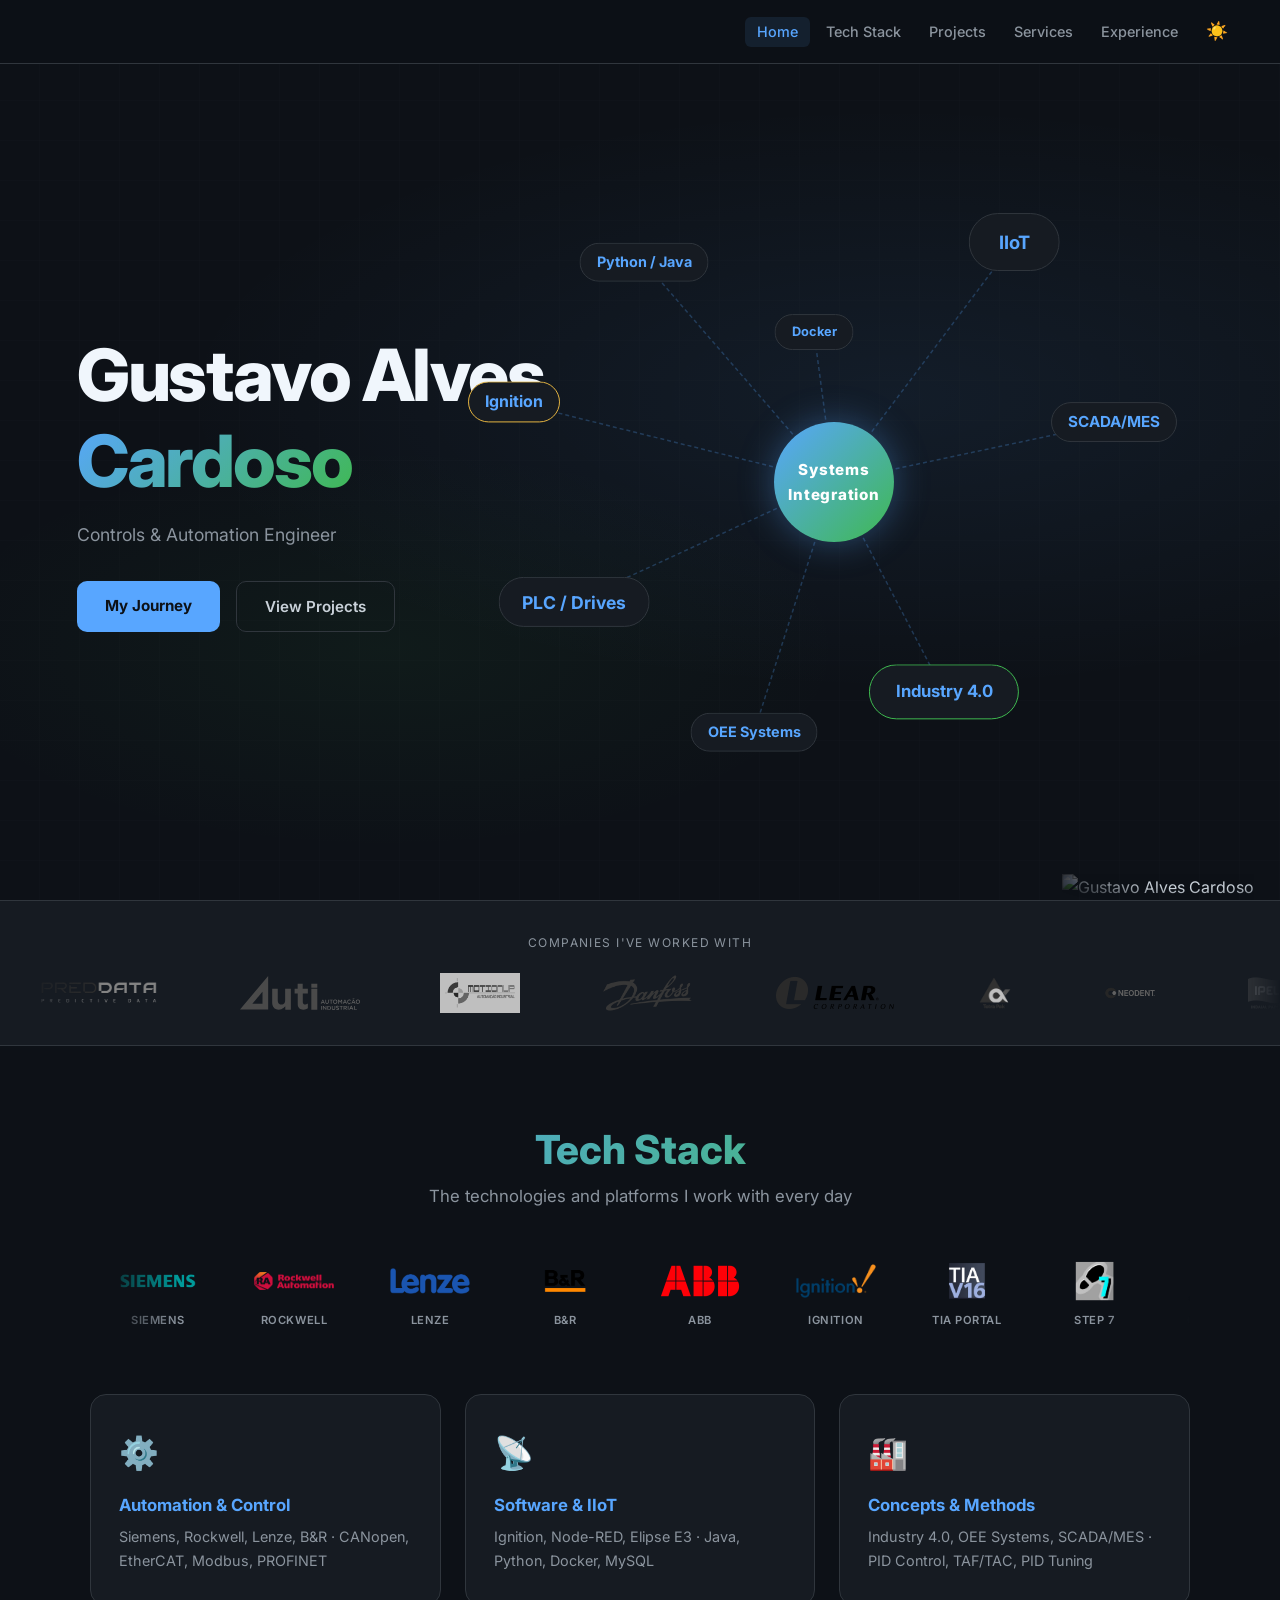
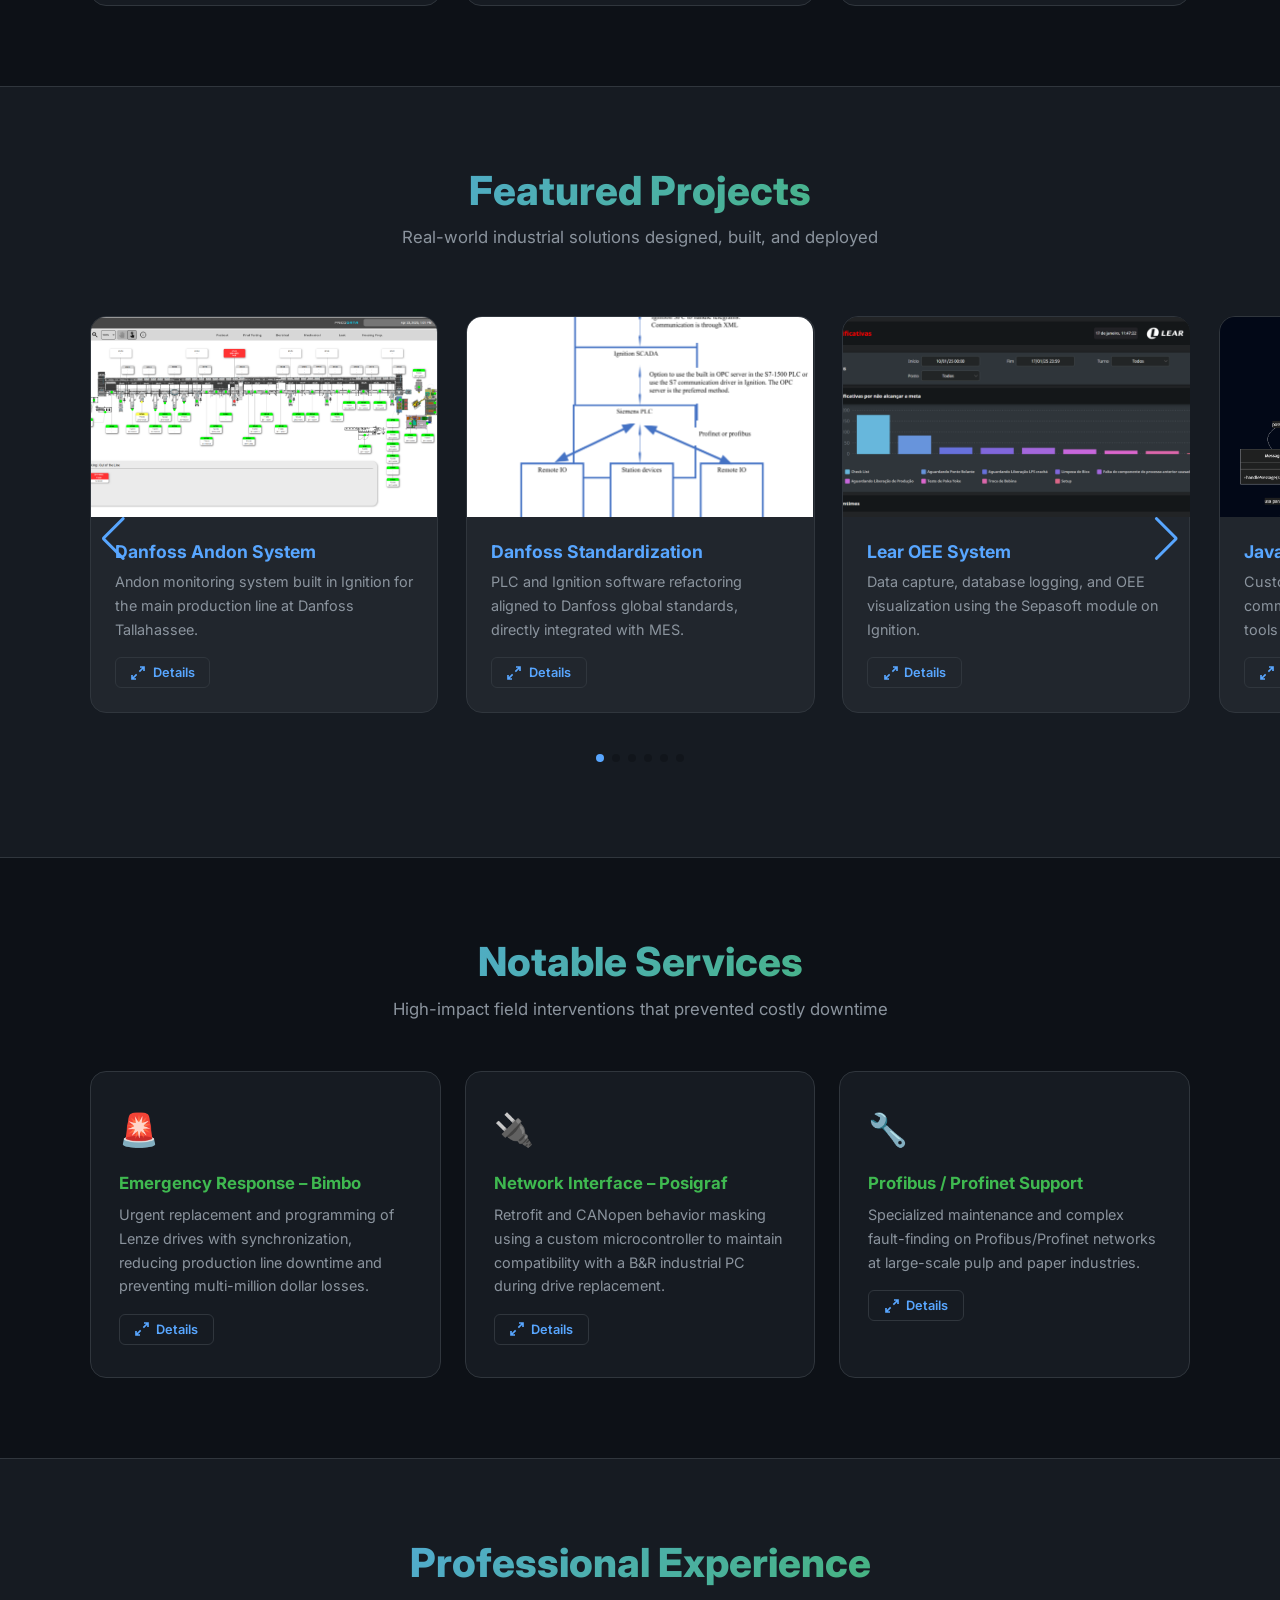
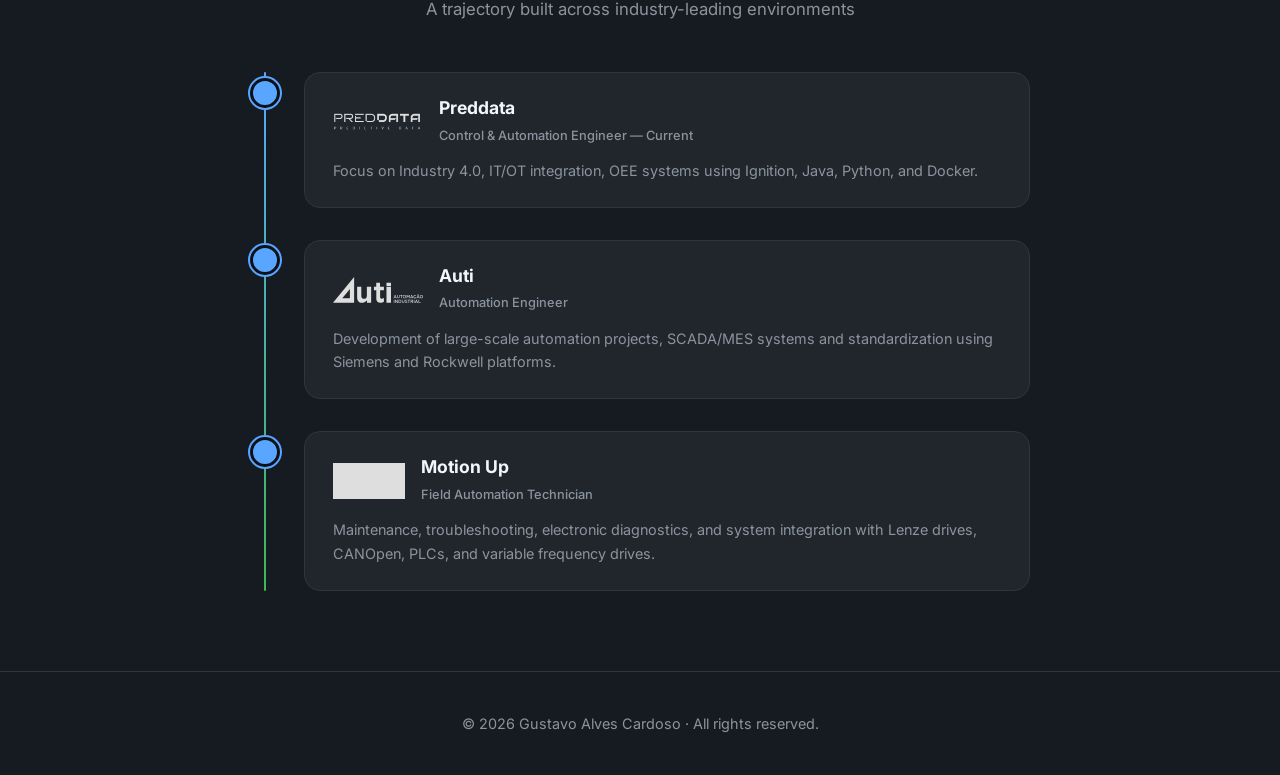
==== commit ac464145: "feat: add project and service assets and update portfolio index" ====
--- a/index.html
+++ b/index.html
@@ -51,7 +51,7 @@
     <!-- Left: text content -->
     <div class="hero-content" data-aos="fade-up">
       <h1>Gustavo Alves<br /><span class="hero-accent">Cardoso</span></h1>
-      <p class="tagline">Control &amp; Automation Engineer</p>
+      <p class="tagline">Controls &amp; Automation Engineer</p>
       <div class="hero-actions">
         <a href="#experience" class="btn-primary">My Journey</a>
         <a href="#projects" class="btn-outline">View Projects</a>
@@ -206,7 +206,7 @@
 
         <!-- PROJECT 1 -->
         <div class="swiper-slide project-card" data-modal="modal-proj-1">
-          <img class="project-image" src="assets/project-andon.jpg" alt="Danfoss Andon System" />
+          <img class="project-image" src="assets/projects/DanfossAndon.png" alt="Danfoss Andon System" />
           <div class="project-content">
             <h3 class="project-title">Danfoss Andon System</h3>
             <p class="project-desc">Andon monitoring system built in Ignition for the main production line at Danfoss
@@ -222,7 +222,7 @@
 
         <!-- PROJECT 2 -->
         <div class="swiper-slide project-card" data-modal="modal-proj-2">
-          <img class="project-image" src="assets/project-refatoracao.jpg" alt="Danfoss Standardization" />
+          <img class="project-image" src="assets/projects/danfossStandardization.png" alt="Danfoss Standardization" />
           <div class="project-content">
             <h3 class="project-title">Danfoss Standardization</h3>
             <p class="project-desc">PLC and Ignition software refactoring aligned to Danfoss global standards, directly
@@ -238,7 +238,7 @@
 
         <!-- PROJECT 3 -->
         <div class="swiper-slide project-card" data-modal="modal-proj-3">
-          <img class="project-image" src="assets/project-oee.jpg" alt="Lear OEE System" />
+          <img class="project-image" src="assets/projects/LearOEE.png" alt="Lear OEE System" />
           <div class="project-content">
             <h3 class="project-title">Lear OEE System</h3>
             <p class="project-desc">Data capture, database logging, and OEE visualization using the Sepasoft module on
@@ -254,7 +254,7 @@
 
         <!-- PROJECT 4 -->
         <div class="swiper-slide project-card" data-modal="modal-proj-4">
-          <img class="project-image" src="assets/project-java.jpg" alt="Java Open Protocol Module" />
+          <img class="project-image" src="assets/projects/java1.png" alt="Java Open Protocol Module" />
           <div class="project-content">
             <h3 class="project-title">Java Open Protocol Module</h3>
             <p class="project-desc">Custom Java driver for Ignition enabling communication with Atlas Copco tightening
@@ -270,11 +270,26 @@
 
         <!-- PROJECT 5 -->
         <div class="swiper-slide project-card" data-modal="modal-proj-5">
-          <img class="project-image" src="assets/project-quimicos.jpg" alt="Chemical Flow SCADA" />
+          <img class="project-image" src="assets/projects/chemicalsIndaialPapel.jpg" alt="Chemical Flow SCADA" />
           <div class="project-content">
             <h3 class="project-title">Chemical Flow SCADA</h3>
             <p class="project-desc">PID-based chemical flow control running on Siemens S7-300 PLC at Indaial Papel.</p>
             <button class="card-expand-btn" data-modal="modal-proj-5" aria-label="Expand details">
+              <svg width="16" height="16" viewBox="0 0 24 24" fill="none" stroke="currentColor" stroke-width="2.5">
+                <path d="M15 3h6v6M9 21H3v-6M21 3l-7 7M3 21l7-7" />
+              </svg>
+              Details
+            </button>
+          </div>
+        </div>
+
+        <!-- PROJECT 6 -->
+        <div class="swiper-slide project-card" data-modal="modal-proj-6">
+          <img class="project-image" src="assets/projects/lenzeServoPositioningControl.png" alt="RAMA Machine Retrofit" />
+          <div class="project-content">
+            <h3 class="project-title">RAMA Machine Retrofit</h3>
+            <p class="project-desc">Complete retrofit of 20+ Lenze drives and a new B&amp;R PLC featuring complex CANopen synchronization.</p>
+            <button class="card-expand-btn" data-modal="modal-proj-6" aria-label="Expand details">
               <svg width="16" height="16" viewBox="0 0 24 24" fill="none" stroke="currentColor" stroke-width="2.5">
                 <path d="M15 3h6v6M9 21H3v-6M21 3l-7 7M3 21l7-7" />
               </svg>
@@ -410,9 +425,7 @@
       <p class="modal-meta">Inductive Automation Ignition · Danfoss Tallahassee</p>
     </div>
     <div class="modal-body">
-      <div class="modal-image-placeholder">
-        <span>📷 Add project screenshot here<br /><small>Place images in assets/ and reference them below</small></span>
-      </div>
+      <img class="modal-image" src="assets/projects/DanfossAndon.png" alt="Danfoss Andon System" />
       <h3>Challenge</h3>
       <p>The Danfoss Tallahassee plant needed real-time visibility into production-line stoppages and anomalies.
         Operators lacked a unified view to respond quickly to equipment faults, leading to hidden downtime and delayed
@@ -441,9 +454,7 @@
       <p class="modal-meta">Siemens PLC · Ignition · MES Integration</p>
     </div>
     <div class="modal-body">
-      <div class="modal-image-placeholder">
-        <span>📷 Add project screenshot here</span>
-      </div>
+      <img class="modal-image" src="assets/projects/danfossStandardization2.png" alt="Danfoss Standardization Configuration" />
       <h3>Challenge</h3>
       <p>Danfoss corporate mandated that all their plants worldwide adopt a unified software standard for PLC code and
         SCADA/MES integration. The Brazilian plant's legacy codebase was largely custom and incompatible.</p>
@@ -470,9 +481,7 @@
       <p class="modal-meta">Ignition Sepasoft MES · Lear Corporation</p>
     </div>
     <div class="modal-body">
-      <div class="modal-image-placeholder">
-        <span>📷 Add project screenshot here</span>
-      </div>
+      <img class="modal-image" src="assets/projects/LearOEE.png" alt="Lear OEE System" />
       <h3>Challenge</h3>
       <p>Lear's production team had no automated method to calculate OEE (Availability × Performance × Quality). Data
         was collected manually in spreadsheets, making real-time decisions impossible.</p>
@@ -499,9 +508,7 @@
       <p class="modal-meta">Java · Ignition Module SDK · Atlas Copco</p>
     </div>
     <div class="modal-body">
-      <div class="modal-image-placeholder">
-        <span>📷 Add project screenshot here</span>
-      </div>
+      <img class="modal-image" src="assets/projects/java1.png" alt="Java Open Protocol Module" />
       <h3>Challenge</h3>
       <p>Atlas Copco tightening tools communicate via Open Protocol (TCP), a standard not natively supported by
         Ignition. No off-the-shelf module was available, leaving tightening data outside the SCADA/MES loop.</p>
@@ -530,9 +537,7 @@
       <p class="modal-meta">Siemens S7-300 · PID Control · Indaial Papel</p>
     </div>
     <div class="modal-body">
-      <div class="modal-image-placeholder">
-        <span>📷 Add project screenshot here</span>
-      </div>
+      <img class="modal-image" src="assets/projects/chemicalsIndaialPapel.jpg" alt="Chemical Flow Indaial Papel" />
       <h3>Challenge</h3>
       <p>The paper manufacturing process required precise dosing of chemical additives. Manual control caused quality
         inconsistencies and chemical waste, increasing production costs.</p>
@@ -550,6 +555,29 @@
     </div>
   </div>
 
+  <!-- Modal: Project 6 – RAMA Retrofit -->
+  <div class="modal" id="modal-proj-6" role="dialog" aria-modal="true" aria-labelledby="mproj6-title">
+    <button class="modal-close" aria-label="Close">&times;</button>
+    <div class="modal-header">
+      <div class="modal-badge">Project</div>
+      <h2 id="mproj6-title">RAMA Machine Retrofit</h2>
+      <p class="modal-meta">Lenze Drives · B&amp;R PLC · Menegotti Têxtil</p>
+    </div>
+    <div class="modal-body">
+      <img class="modal-image" src="assets/projects/lenzeServoPositioningControl.png" alt="RAMA Retrofit Lenze Drives" />
+      <h3>Challenge</h3>
+      <p>A textile circulating current dryer machine (RAMA) needed a complete retrofit. The legacy Lenze 9300 drives required replacement with more advanced 8400 generation controllers across a complex CANopen network architecture involving more than 20 coordinated devices.</p>
+      <h3>Solution</h3>
+      <p>Retrofitted all 20+ drives and implemented complex drive-to-drive synchronization over CANopen for precise needle control during fabric transport. The existing B&amp;R PLC and HMI were fully reprogrammed, bringing external dryer controls directly into the PLC via MODBUS RTU.</p>
+      <h3>Technologies Used</h3>
+      <div class="modal-tags">
+        <span>Lenze 8400 Drives</span><span>B&amp;R PLC / HMI</span><span>CANopen</span><span>MODBUS RTU</span><span>Drive-to-drive Synchronization</span>
+      </div>
+      <h3>Outcomes</h3>
+      <p>Complete modernization of a critical production asset. The complex synchronized network now ensures robust fabric transport without imposing heavy motion-control burdens on the main PLC.</p>
+    </div>
+  </div>
+
   <!-- ================================================
        MODALS – Services
   ================================================ -->
@@ -563,9 +591,7 @@
       <p class="modal-meta">Lenze Drives · Synchronization · On-site Emergency</p>
     </div>
     <div class="modal-body">
-      <div class="modal-image-placeholder">
-        <span>📷 Add site photo here</span>
-      </div>
+      <img class="modal-image" src="assets/services/bimbo2.png" alt="Emergency Response Bimbo" />
       <h3>Situation</h3>
       <p>Bimbo's main bread production line came to a complete halt due to a failed Lenze drive controlling the
         dough-transport conveyor. The line stoppage was threatening multi-million dollar losses per hour due to
@@ -594,9 +620,7 @@
       <p class="modal-meta">CANopen · B&amp;R · Custom Microcontroller</p>
     </div>
     <div class="modal-body">
-      <div class="modal-image-placeholder">
-        <span>📷 Add site photo here</span>
-      </div>
+      <img class="modal-image" src="assets/projects/posigraf.jpg" alt="Network Interface Posigraf" />
       <h3>Situation</h3>
       <p>Posigraf's printing press used a B&amp;R industrial PC as the motion master, communicating with a fleet of
         drives over CANopen. The drives needed replacement but the new models had a different CANopen profile (PDO
@@ -626,9 +650,7 @@
       <p class="modal-meta">Profibus · Profinet · Pulp &amp; Paper Industry</p>
     </div>
     <div class="modal-body">
-      <div class="modal-image-placeholder">
-        <span>📷 Add site photo here</span>
-      </div>
+      <img class="modal-image" src="assets/services/profibus.jpg" alt="Profibus Support" />
       <h3>Situation</h3>
       <p>Large-scale pulp and paper plants with hundreds of field devices on Profibus segments experienced intermittent
         communication faults, drive trips, and unexplained PLC errors that in-house teams couldn't diagnose.</p>
--- a/css/styles.css
+++ b/css/styles.css
@@ -929,8 +929,8 @@
   object-fit: contain;
   object-position: bottom right;
   /* Blend the hard cuts on his arm and hair into the background */
-  -webkit-mask-image: radial-gradient(ellipse 70% 65% at 75% 45%, black 50%, transparent 100%);
-  mask-image: radial-gradient(ellipse 70% 65% at 75% 45%, black 50%, transparent 100%);
+  -webkit-mask-image: radial-gradient(ellipse 80% 100% at 70% 30%, black 30%, transparent 100%);
+  mask-image: radial-gradient(ellipse 80% 100% at 70% 30%, black 30%, transparent 100%);
   filter: drop-shadow(-15px 15px 30px rgba(0, 0, 0, 0.6));
 }
 
@@ -1203,20 +1203,13 @@
   color: var(--c-text-muted);
 }
 
-.modal-image-placeholder {
+.modal-image {
   width: 100%;
-  height: 200px;
+  max-height: 350px;
+  object-fit: cover;
+  border-radius: var(--radius);
+  margin-bottom: 1.5rem;
   background: var(--c-surface-2);
-  border: 1px dashed var(--c-border);
-  border-radius: var(--radius);
-  display: flex;
-  align-items: center;
-  justify-content: center;
-  text-align: center;
-  color: var(--c-text-muted);
-  font-size: 0.9rem;
-  margin-bottom: 0.5rem;
-  line-height: 1.6;
 }
 
 /* Light Mode modal tweaks */
@@ -1232,7 +1225,7 @@
   background: var(--c-surface-2);
 }
 
-body.light .modal-image-placeholder {
+body.light .modal-image {
   background: var(--c-surface-2);
 }
 
@@ -1276,6 +1269,8 @@
   .hero-photo {
     max-height: 60vh;
     max-width: 80vw;
+    -webkit-mask-image: radial-gradient(ellipse 70% 65% at 75% 45%, black 50%, transparent 100%);
+    mask-image: radial-gradient(ellipse 70% 65% at 75% 45%, black 50%, transparent 100%);
   }
 }
 
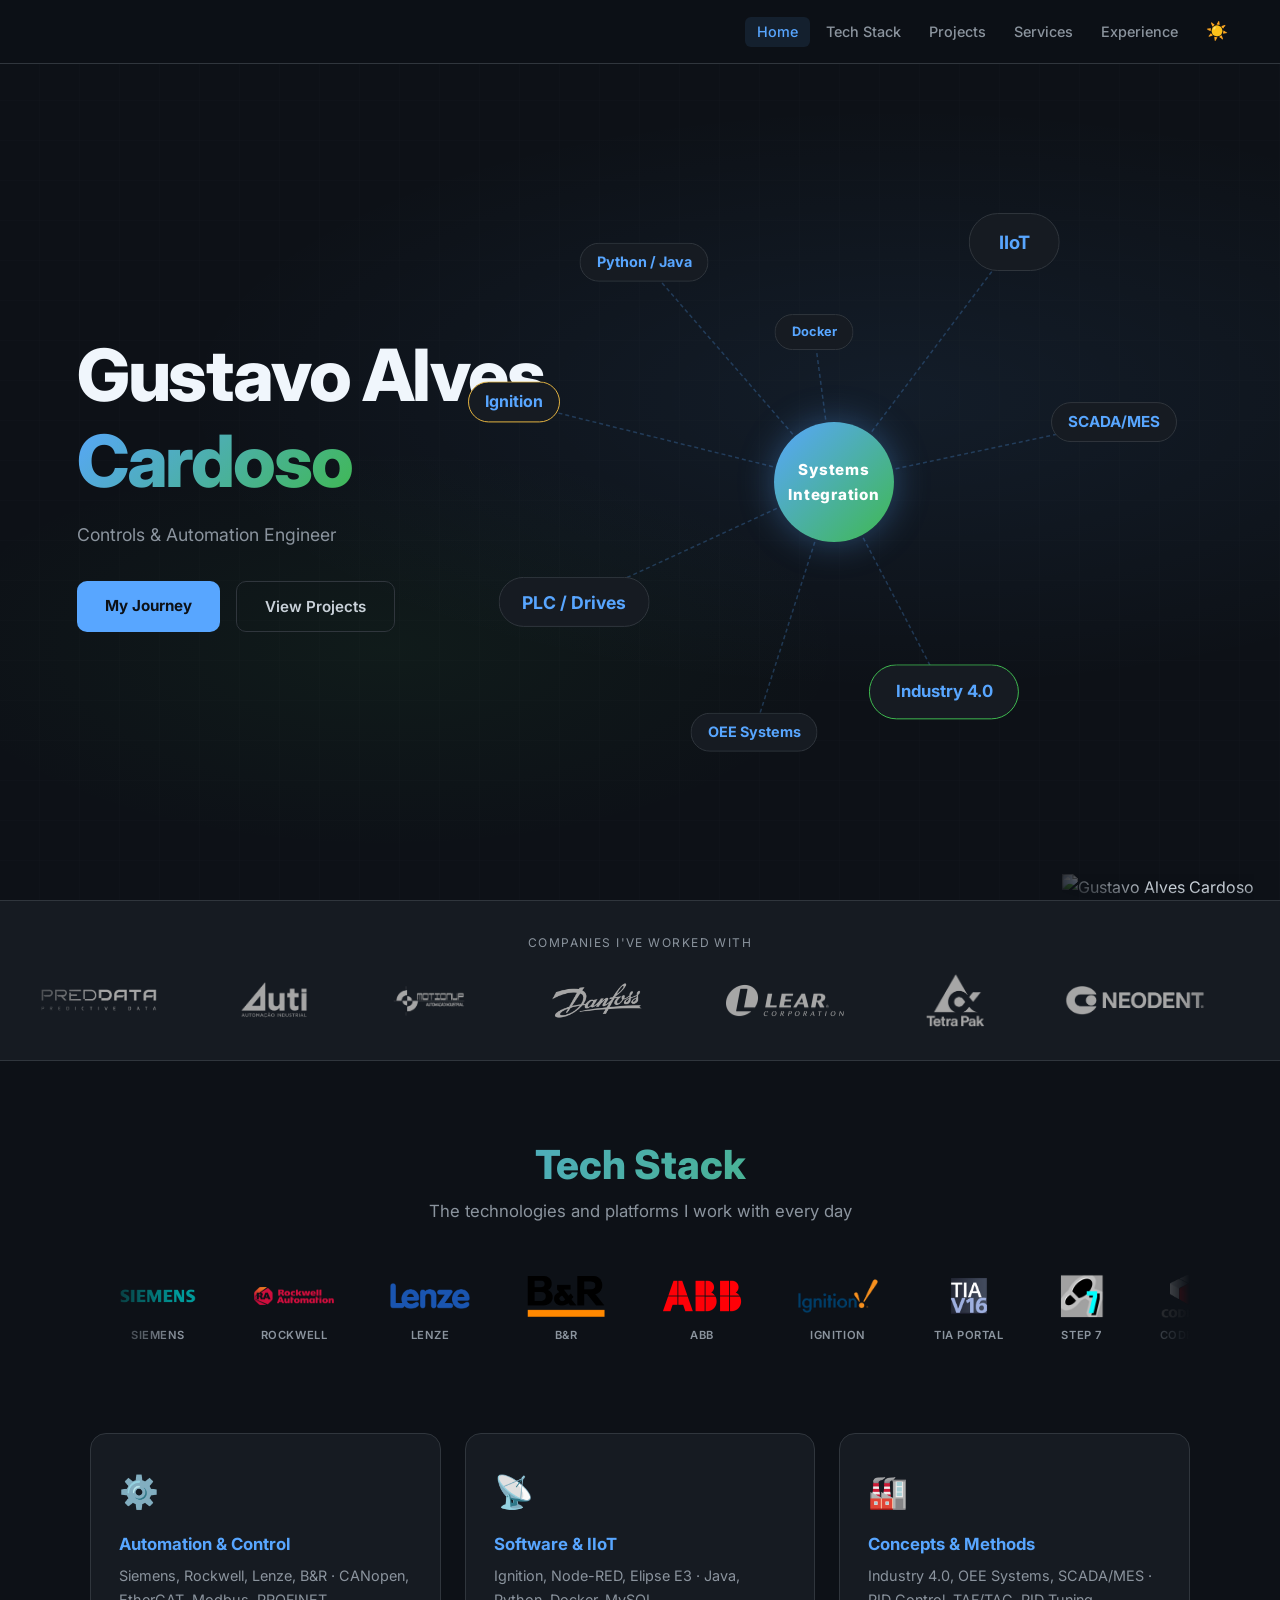
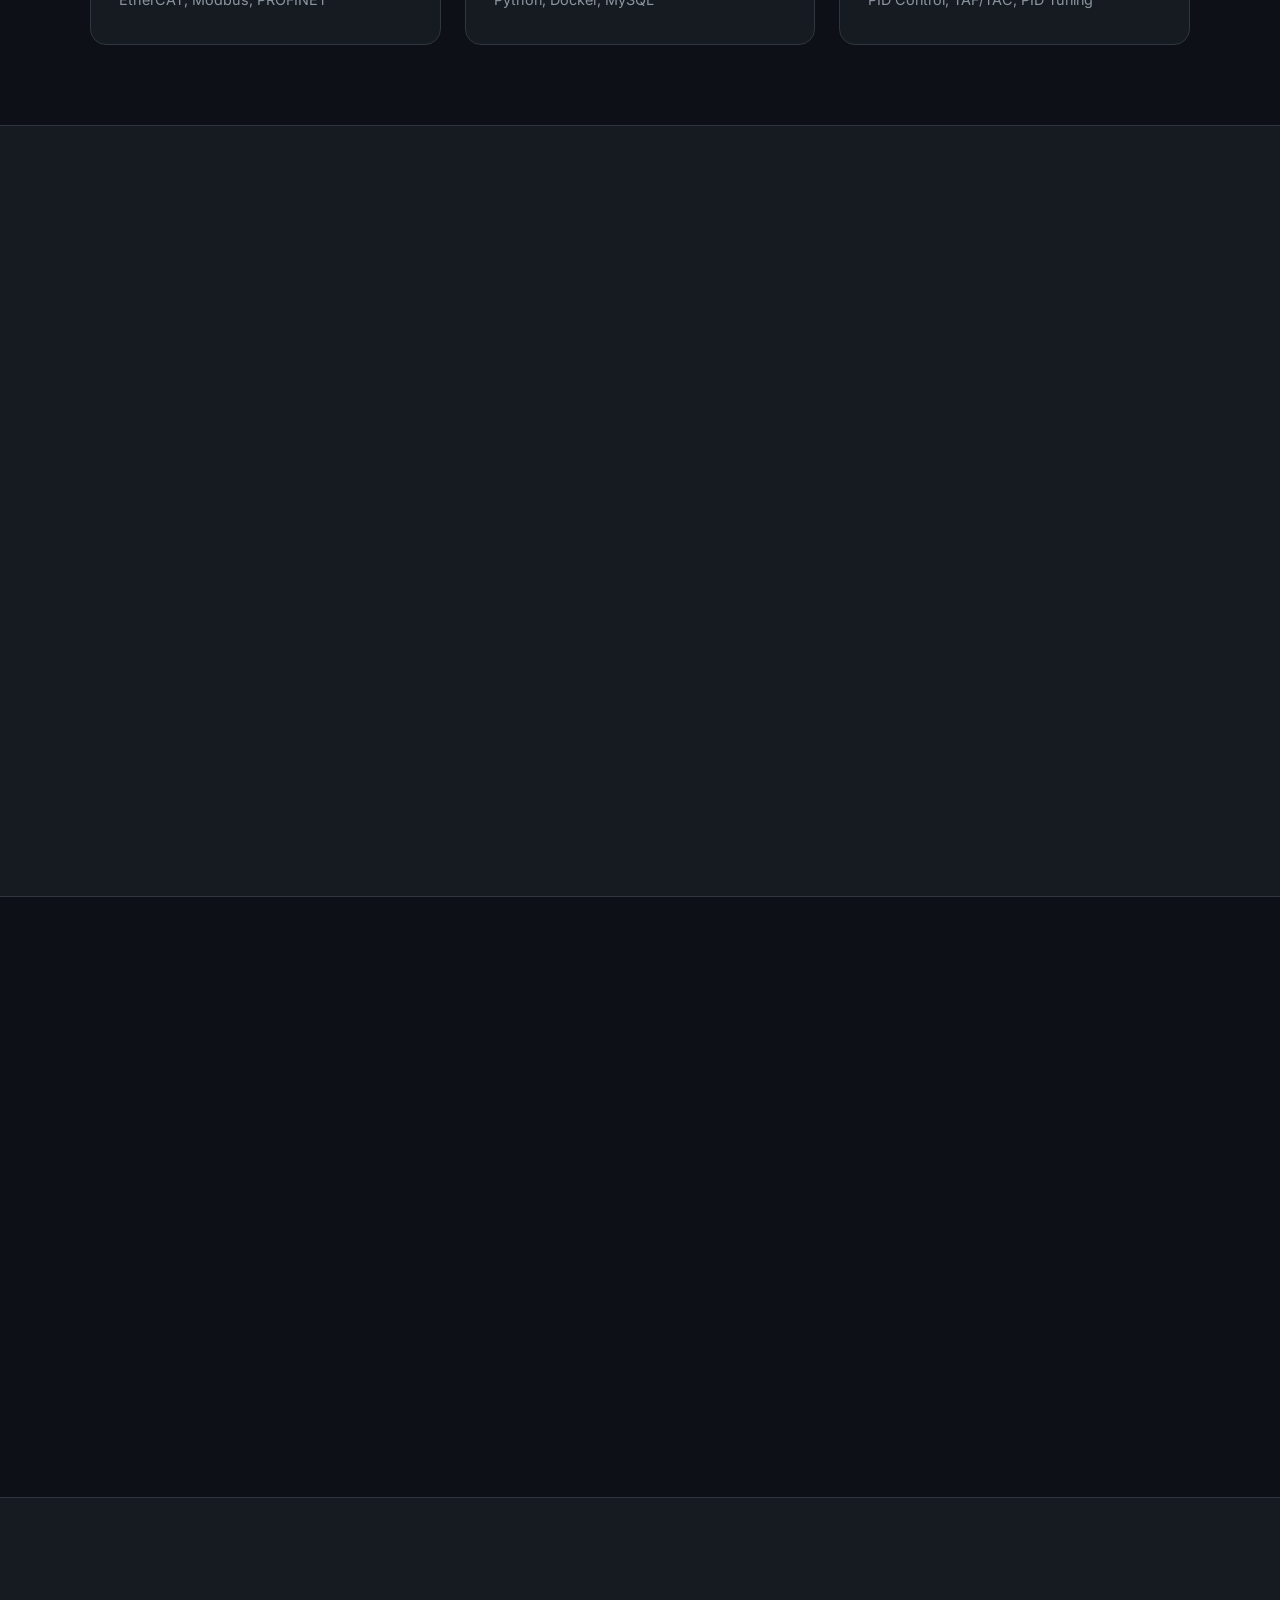
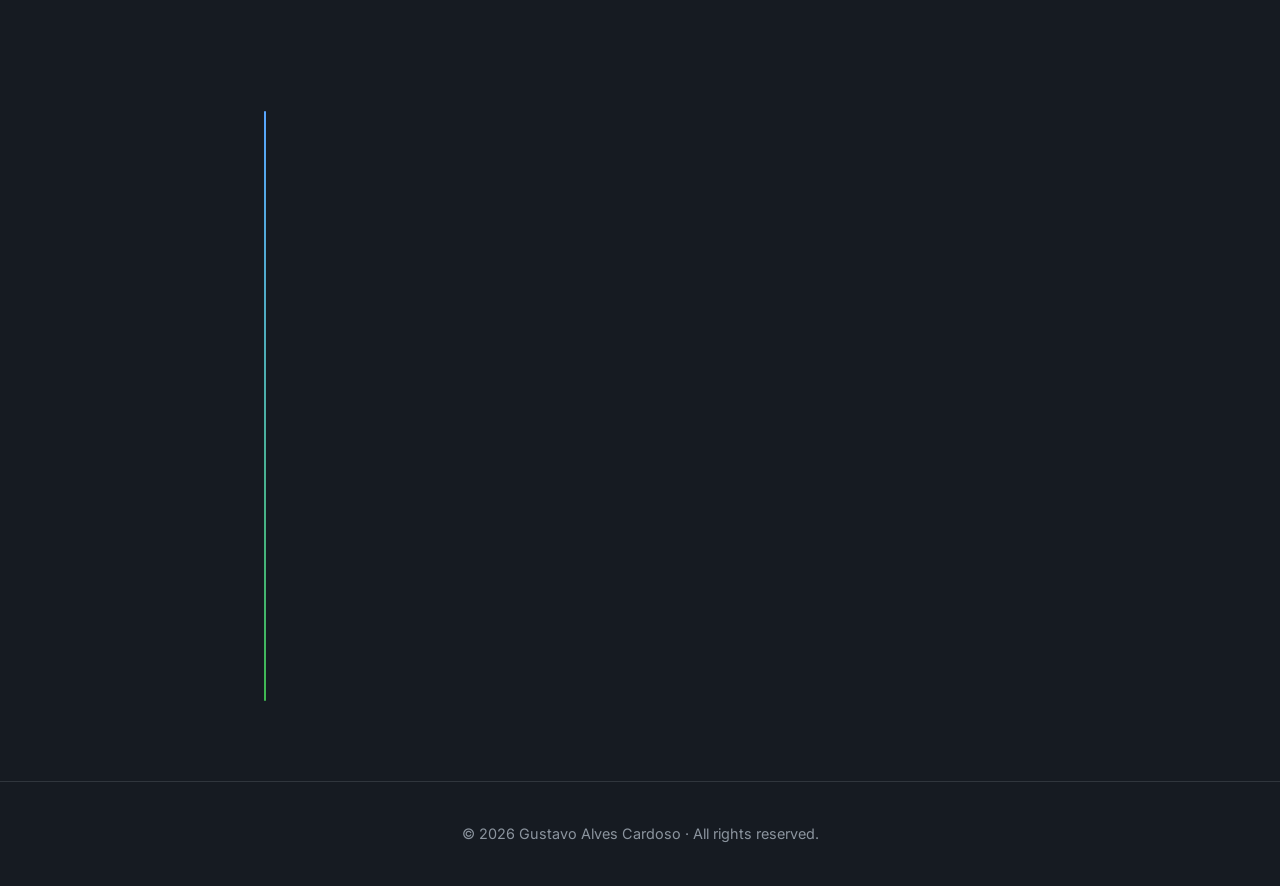
==== commit d36060ca: "feat: add interactive Andon viewer demo, refactored projects and services assets to protect sensible" ====
--- a/index.html
+++ b/index.html
@@ -107,7 +107,7 @@
     <div class="ticker-track-wrapper">
       <div class="ticker-track" id="companies-track">
         <div class="ticker-item company-item"><img src="data/companies/PredData_Logo_1.png" alt="PredData" /></div>
-        <div class="ticker-item company-item"><img src="data/companies/auti-logo.svg" alt="Auti" /></div>
+        <div class="ticker-item company-item"><img src="data/companies/auti-logo.png" alt="Auti" /></div>
         <div class="ticker-item company-item"><img src="data/companies/MOTIONUP.png" alt="Motion Up" /></div>
         <div class="ticker-item company-item"><img src="data/companies/danfoss.png" alt="Danfoss" /></div>
         <div class="ticker-item company-item"><img src="data/companies/lear.png" alt="Lear" /></div>
@@ -285,10 +285,12 @@
 
         <!-- PROJECT 6 -->
         <div class="swiper-slide project-card" data-modal="modal-proj-6">
-          <img class="project-image" src="assets/projects/lenzeServoPositioningControl.png" alt="RAMA Machine Retrofit" />
+          <img class="project-image" src="assets/projects/lenzeServoPositioningControl.png"
+            alt="RAMA Machine Retrofit" />
           <div class="project-content">
             <h3 class="project-title">RAMA Machine Retrofit</h3>
-            <p class="project-desc">Complete retrofit of 20+ Lenze drives and a new B&amp;R PLC featuring complex CANopen synchronization.</p>
+            <p class="project-desc">Complete retrofit of 20+ Lenze drives and a new B&amp;R PLC featuring complex
+              CANopen synchronization.</p>
             <button class="card-expand-btn" data-modal="modal-proj-6" aria-label="Expand details">
               <svg width="16" height="16" viewBox="0 0 24 24" fill="none" stroke="currentColor" stroke-width="2.5">
                 <path d="M15 3h6v6M9 21H3v-6M21 3l-7 7M3 21l7-7" />
@@ -379,7 +381,7 @@
         <div class="exp-dot"></div>
         <div class="exp-body">
           <div class="exp-meta">
-            <img src="data/companies/auti-logo.svg" alt="Auti" class="exp-logo" />
+            <img src="data/companies/auti-logo.png" alt="Auti" class="exp-logo" />
             <div>
               <h3>Auti</h3>
               <span class="exp-role">Automation Engineer</span>
@@ -400,7 +402,13 @@
             </div>
           </div>
           <p>Maintenance, troubleshooting, electronic diagnostics, and system integration with Lenze drives, CANOpen,
-            PLCs, and variable frequency drives.</p>
+            PLCs, and variable frequency drives.
+            <br>
+            <br>
+            Special thanks for <strong>Francis Pini, Vitor and all the team</strong> for the opportunity and learnship
+            during
+            my time at Motion Up.
+          </p>
         </div>
       </article>
     </div>
@@ -417,7 +425,7 @@
   <div class="modal-backdrop" id="modalBackdrop" aria-hidden="true"></div>
 
   <!-- Modal: Project 1 – Danfoss Andon -->
-  <div class="modal" id="modal-proj-1" role="dialog" aria-modal="true" aria-labelledby="mproj1-title">
+  <div class="modal modal--andon" id="modal-proj-1" role="dialog" aria-modal="true" aria-labelledby="mproj1-title">
     <button class="modal-close" aria-label="Close">&times;</button>
     <div class="modal-header">
       <div class="modal-badge">Project</div>
@@ -425,7 +433,14 @@
       <p class="modal-meta">Inductive Automation Ignition · Danfoss Tallahassee</p>
     </div>
     <div class="modal-body">
-      <img class="modal-image" src="assets/projects/DanfossAndon.png" alt="Danfoss Andon System" />
+
+      <!-- Interactive pan / zoom demo -->
+      <div class="andon-demo-wrapper">
+        <div class="andon-demo-hint">🖱 Drag to pan · Scroll / Pinch to zoom · Tap <strong>⊞</strong> to fit</div>
+        <iframe class="andon-iframe" src="assets/projects/andon-viewer.html" title="Danfoss Andon – Interactive Demo"
+          loading="lazy" sandbox="allow-scripts allow-same-origin"></iframe>
+      </div>
+
       <h3>Challenge</h3>
       <p>The Danfoss Tallahassee plant needed real-time visibility into production-line stoppages and anomalies.
         Operators lacked a unified view to respond quickly to equipment faults, leading to hidden downtime and delayed
@@ -454,7 +469,8 @@
       <p class="modal-meta">Siemens PLC · Ignition · MES Integration</p>
     </div>
     <div class="modal-body">
-      <img class="modal-image" src="assets/projects/danfossStandardization2.png" alt="Danfoss Standardization Configuration" />
+      <img class="modal-image" src="assets/projects/danfossStandardization2.png"
+        alt="Danfoss Standardization Configuration" />
       <h3>Challenge</h3>
       <p>Danfoss corporate mandated that all their plants worldwide adopt a unified software standard for PLC code and
         SCADA/MES integration. The Brazilian plant's legacy codebase was largely custom and incompatible.</p>
@@ -537,7 +553,7 @@
       <p class="modal-meta">Siemens S7-300 · PID Control · Indaial Papel</p>
     </div>
     <div class="modal-body">
-      <img class="modal-image" src="assets/projects/chemicalsIndaialPapel.jpg" alt="Chemical Flow Indaial Papel" />
+      <img class="modal-image" src="assets/projects/chemicalsIndaialPapel2.jpg" alt="Chemical Flow Indaial Papel" />
       <h3>Challenge</h3>
       <p>The paper manufacturing process required precise dosing of chemical additives. Manual control caused quality
         inconsistencies and chemical waste, increasing production costs.</p>
@@ -564,17 +580,23 @@
       <p class="modal-meta">Lenze Drives · B&amp;R PLC · Menegotti Têxtil</p>
     </div>
     <div class="modal-body">
-      <img class="modal-image" src="assets/projects/lenzeServoPositioningControl.png" alt="RAMA Retrofit Lenze Drives" />
+      <img class="modal-image" src="assets/projects/rama2.png" alt="RAMA Network" />
       <h3>Challenge</h3>
-      <p>A textile circulating current dryer machine (RAMA) needed a complete retrofit. The legacy Lenze 9300 drives required replacement with more advanced 8400 generation controllers across a complex CANopen network architecture involving more than 20 coordinated devices.</p>
+      <p>A textile circulating current dryer machine (RAMA) needed a complete retrofit. The legacy Lenze 9300 drives
+        required replacement with more advanced 8400 generation controllers across a complex CANopen network
+        architecture involving more than 20 coordinated devices.</p>
       <h3>Solution</h3>
-      <p>Retrofitted all 20+ drives and implemented complex drive-to-drive synchronization over CANopen for precise needle control during fabric transport. The existing B&amp;R PLC and HMI were fully reprogrammed, bringing external dryer controls directly into the PLC via MODBUS RTU.</p>
-      <h3>Technologies Used</h3>
-      <div class="modal-tags">
-        <span>Lenze 8400 Drives</span><span>B&amp;R PLC / HMI</span><span>CANopen</span><span>MODBUS RTU</span><span>Drive-to-drive Synchronization</span>
+      <p>Retrofitted all 20+ drives and implemented complex drive-to-drive synchronization over CANopen for precise
+        needle control during fabric transport. The existing B&amp;R PLC and HMI were fully reprogrammed, bringing
+        external dryer controls directly into the PLC via MODBUS RTU.</p>
+      <h3>Technologies Used</h3>
+      <div class="modal-tags">
+        <span>Lenze 8400 Drives</span><span>B&amp;R PLC / HMI</span><span>CANopen</span><span>MODBUS
+          RTU</span><span>Drive-to-drive Synchronization</span>
       </div>
       <h3>Outcomes</h3>
-      <p>Complete modernization of a critical production asset. The complex synchronized network now ensures robust fabric transport without imposing heavy motion-control burdens on the main PLC.</p>
+      <p>Complete modernization of a critical production asset. The complex synchronized network now ensures robust
+        fabric transport without imposing heavy motion-control burdens on the main PLC.</p>
     </div>
   </div>
 
@@ -591,23 +613,45 @@
       <p class="modal-meta">Lenze Drives · Synchronization · On-site Emergency</p>
     </div>
     <div class="modal-body">
-      <img class="modal-image" src="assets/services/bimbo2.png" alt="Emergency Response Bimbo" />
+      <img class="modal-image" src="assets/services/bimbo.png" alt="Emergency Lenze Drive Replacement - Bimbo" />
+
       <h3>Situation</h3>
-      <p>Bimbo's main bread production line came to a complete halt due to a failed Lenze drive controlling the
-        dough-transport conveyor. The line stoppage was threatening multi-million dollar losses per hour due to
-        perishable batch spoilage.</p>
+      <p>
+        Bimbo’s RAP10 production line was suffering critical downtime caused by two failed Lenze drives responsible for
+        synchronized motion control. Production losses were estimated at approximately R$1 million every 10 hours of
+        stoppage, creating a high-pressure emergency involving plant supervision, management, and regional leadership.
+      </p>
+
       <h3>Intervention</h3>
-      <p>Responded on-site within hours. The replacement drive required full parameterization including synchronized
-        speed ramp-up tuned to adjacent conveyor segments — a critical requirement to avoid dough shear faults.
-        Programmed the drive parameters from scratch using Lenze's engineering software, validated synchronization at
-        low speed, and gradually ramped the line to full production.</p>
-      <h3>Technologies Used</h3>
-      <div class="modal-tags">
-        <span>Lenze Drive</span><span>CANopen</span><span>Synchronization</span><span>On-site Diagnostics</span>
-      </div>
+      <p>
+        Dispatched on-site for an emergency retrofit, I replaced and recommissioned two new Lenze drives in just two
+        days,
+        fully reproducing the original synchronization logic between both drives. Reprogrammed the new drives, adapted
+        the
+        Rockwell PLC logic and communications for the new hardware, validated drive coordination with maintenance
+        support,
+        and restarted the complete production line under live operational pressure.
+      </p>
+
+      <h3>Technologies Used</h3>
+      <div class="modal-tags">
+        <span>Lenze Drives</span>
+        <span>Rockwell PLC</span>
+        <span>Drive Synchronization</span>
+        <span>Commissioning</span>
+        <span>Industrial Networking</span>
+        <span>Emergency Troubleshooting</span>
+      </div>
+
       <h3>Result</h3>
-      <p>Line restored to full production in under 4 hours. No batch loss. Client avoided estimated R$800k in downtime
-        costs for that shift.</p>
+      <p>
+        Production was restored after a complete emergency migration of two critical drives, preserving synchronized
+        machine
+        operation and avoiding major downtime losses. The project required rapid integration with the OEM, electrical
+        maintenance and plant team, and stands out as a high-pressure recovery executed successfully under severe time
+        and
+        business constraints.
+      </p>
     </div>
   </div>
 
@@ -620,7 +664,7 @@
       <p class="modal-meta">CANopen · B&amp;R · Custom Microcontroller</p>
     </div>
     <div class="modal-body">
-      <img class="modal-image" src="assets/projects/posigraf.jpg" alt="Network Interface Posigraf" />
+      <img class="modal-image" src="assets/services/posigrafMask.png" alt="Network Interface Posigraf" />
       <h3>Situation</h3>
       <p>Posigraf's printing press used a B&amp;R industrial PC as the motion master, communicating with a fleet of
         drives over CANopen. The drives needed replacement but the new models had a different CANopen profile (PDO
--- a/css/styles.css
+++ b/css/styles.css
@@ -98,6 +98,20 @@
   transform: scale(0);
 }
 
+/* Hide default cursor on desktop when using custom cursor */
+@media (pointer: fine) {
+
+  body,
+  a,
+  button,
+  .card-expand-btn,
+  .swiper-button-next,
+  .swiper-button-prev,
+  .mm-node {
+    cursor: none !important;
+  }
+}
+
 /* ===== RESET & BASE ===== */
 *,
 *::before,
@@ -110,6 +124,7 @@
 html {
   scroll-behavior: smooth;
   overflow-x: hidden;
+  scroll-padding-top: 64px;
 }
 
 body {
@@ -121,6 +136,7 @@
   overflow-x: hidden;
   position: relative;
   width: 100%;
+  padding-top: 64px; /* Matches header height */
 }
 
 h1,
@@ -169,8 +185,10 @@
 
 /* ===== HEADER ===== */
 .site-header {
-  position: sticky;
+  position: fixed;
   top: 0;
+  left: 0;
+  right: 0;
   z-index: 100;
   display: flex;
   align-items: center;
@@ -414,6 +432,8 @@
   position: relative;
   width: 100%;
   overflow: hidden;
+  padding: 1.5rem 0;
+  margin: -1.5rem 0;
   /* fade edges */
   -webkit-mask-image: linear-gradient(to right, transparent 0%, black 8%, black 92%, transparent 100%);
   mask-image: linear-gradient(to right, transparent 0%, black 8%, black 92%, transparent 100%);
@@ -471,19 +491,38 @@
   width: auto;
   max-width: 120px;
   object-fit: contain;
-  filter: grayscale(100%) brightness(0.75);
+  /* Dark mode default: solid light gray (invert makes black logos white) */
+  filter: grayscale(100%) brightness(0) invert(0.65);
   transition: filter var(--transition), transform var(--transition);
 }
 
 .ticker-item.company-item:hover img {
-  filter: grayscale(0%) brightness(1);
+  /* Keep grayscale and remove shadow in dark mode, just brighten it slightly */
+  filter: grayscale(100%) brightness(0) invert(0.9);
   transform: scale(1.15);
 }
 
+body.light .ticker-item.company-item img {
+  filter: grayscale(100%) brightness(0) opacity(0.5);
+  /* Solid dark gray */
+}
+
+body.light .ticker-item.company-item:hover img {
+  filter: grayscale(0%) brightness(1) opacity(1);
+}
+
+/* Specific scale adjustments for naturally smaller logos */
+.ticker-item.company-item img[alt="Menegotti"],
+.ticker-item.company-item img[alt="Arauco"],
+.ticker-item.company-item img[alt="Tetra Pak"],
+.ticker-item.company-item img[alt="Neodent"],
+.ticker-item.company-item img[alt="Posigraf"] {
+  height: 55px;
+  max-width: 140px;
+}
+
 /* Stack logos – colored with label */
-.stack-ticker-wrapper {
-  padding: 0;
-}
+/* .stack-ticker-wrapper inherits padding/margin from .ticker-track-wrapper to prevent clipping */
 
 .ticker-item.stack-item {
   flex-shrink: 0;
@@ -936,7 +975,7 @@
 
 /* Light mode photo shadow */
 body.light .hero-photo {
-  filter: drop-shadow(-15px 15px 30px rgba(26, 107, 240, 0.3));
+  filter: drop-shadow(-15px 15px 30px rgba(0, 0, 0, 0.3));
 }
 
 /* ================================================
@@ -1212,6 +1251,42 @@
   background: var(--c-surface-2);
 }
 
+/* ── Danfoss Andon – wider modal with interactive demo ── */
+.modal--andon {
+  max-width: min(1000px, 95vw);
+}
+
+.andon-demo-wrapper {
+  width: 100%;
+  margin-bottom: 1.5rem;
+  border-radius: var(--radius);
+  overflow: hidden;
+  border: 1px solid var(--c-border);
+  background: #ffffff;
+}
+
+.andon-demo-hint {
+  padding: 0.45rem 1rem;
+  font-size: 0.75rem;
+  color: var(--c-text-muted);
+  background: rgba(255,255,255,0.04);
+  border-bottom: 1px solid var(--c-border);
+  user-select: none;
+}
+
+.andon-iframe {
+  display: block;
+  width: 100%;
+  aspect-ratio: 16 / 9;
+  border: none;
+  min-height: 260px;
+}
+
+@media (max-width: 600px) {
+  .andon-iframe { aspect-ratio: 4 / 3; }
+  .modal--andon { max-width: 100vw; }
+}
+
 /* Light Mode modal tweaks */
 body.light .modal {
   background: #fff;
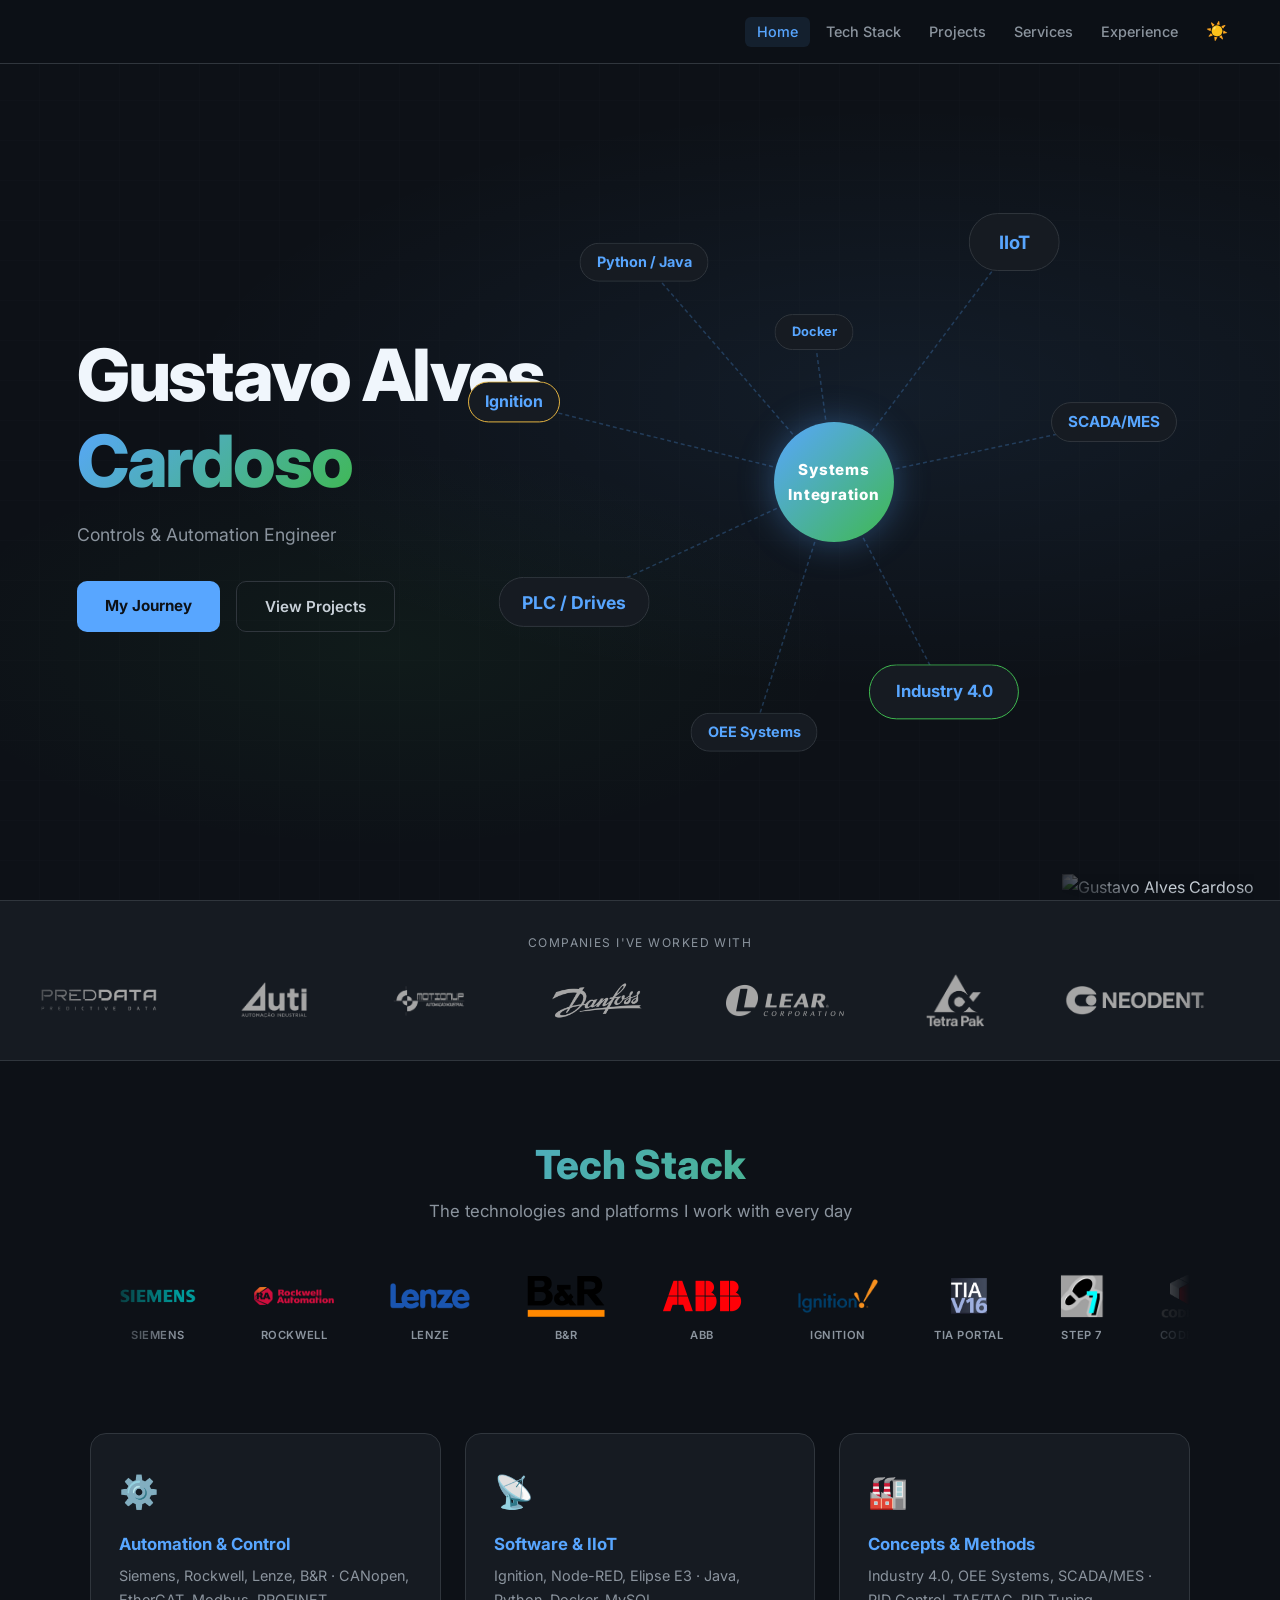
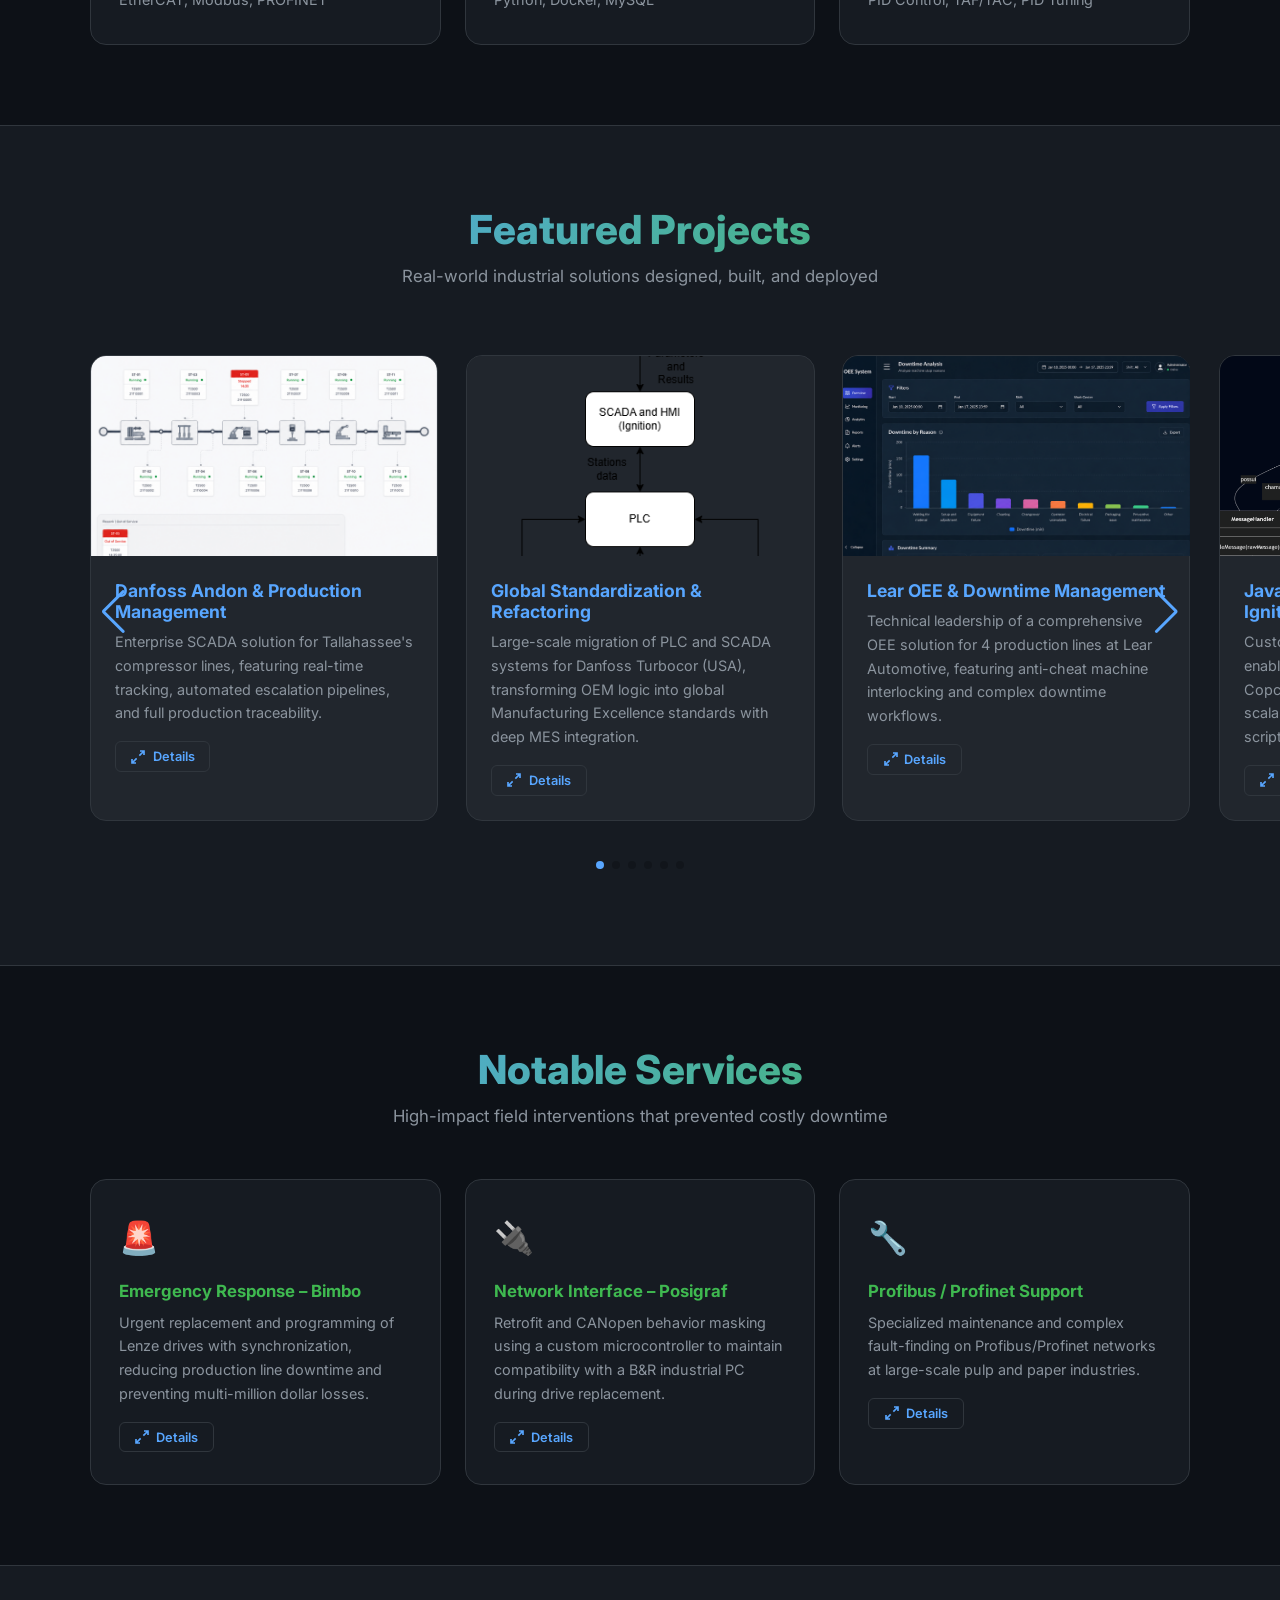
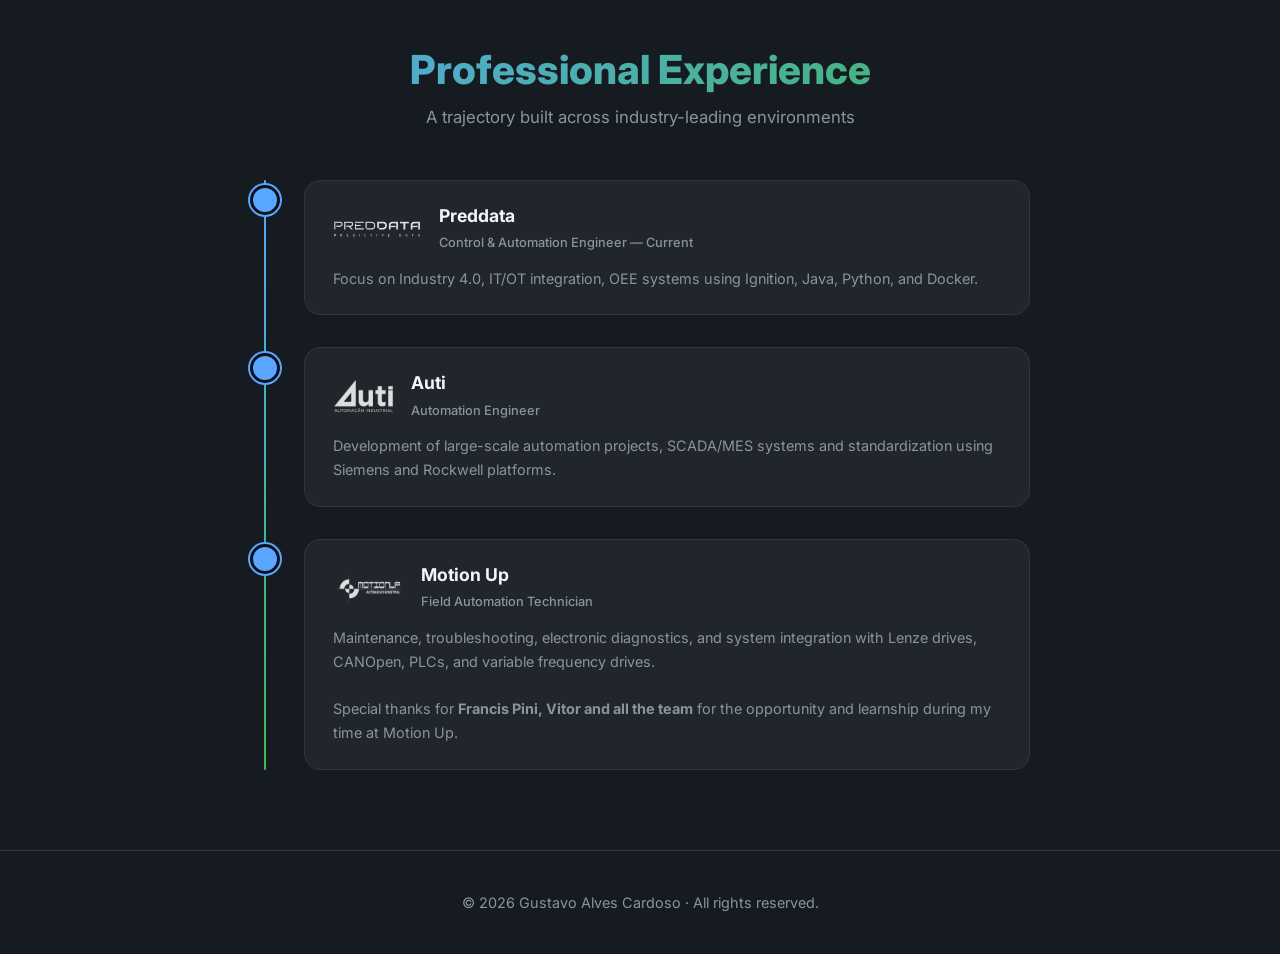
==== commit 78793624: "fix: pan and zoom design" ====
--- a/index.html
+++ b/index.html
@@ -208,9 +208,9 @@
         <div class="swiper-slide project-card" data-modal="modal-proj-1">
           <img class="project-image" src="assets/projects/DanfossAndon.png" alt="Danfoss Andon System" />
           <div class="project-content">
-            <h3 class="project-title">Danfoss Andon System</h3>
-            <p class="project-desc">Andon monitoring system built in Ignition for the main production line at Danfoss
-              Tallahassee.</p>
+            <h3 class="project-title">Danfoss Andon &amp; Production Management</h3>
+            <p class="project-desc">Enterprise SCADA solution for Tallahassee's compressor lines, featuring
+              real-time tracking, automated escalation pipelines, and full production traceability.</p>
             <button class="card-expand-btn" data-modal="modal-proj-1" aria-label="Expand details">
               <svg width="16" height="16" viewBox="0 0 24 24" fill="none" stroke="currentColor" stroke-width="2.5">
                 <path d="M15 3h6v6M9 21H3v-6M21 3l-7 7M3 21l7-7" />
@@ -224,9 +224,9 @@
         <div class="swiper-slide project-card" data-modal="modal-proj-2">
           <img class="project-image" src="assets/projects/danfossStandardization.png" alt="Danfoss Standardization" />
           <div class="project-content">
-            <h3 class="project-title">Danfoss Standardization</h3>
-            <p class="project-desc">PLC and Ignition software refactoring aligned to Danfoss global standards, directly
-              integrated with MES.</p>
+            <h3 class="project-title">Global Standardization & Refactoring</h3>
+            <p class="project-desc">Large-scale migration of PLC and SCADA systems for Danfoss Turbocor (USA),
+              transforming OEM logic into global Manufacturing Excellence standards with deep MES integration.</p>
             <button class="card-expand-btn" data-modal="modal-proj-2" aria-label="Expand details">
               <svg width="16" height="16" viewBox="0 0 24 24" fill="none" stroke="currentColor" stroke-width="2.5">
                 <path d="M15 3h6v6M9 21H3v-6M21 3l-7 7M3 21l7-7" />
@@ -240,9 +240,9 @@
         <div class="swiper-slide project-card" data-modal="modal-proj-3">
           <img class="project-image" src="assets/projects/LearOEE.png" alt="Lear OEE System" />
           <div class="project-content">
-            <h3 class="project-title">Lear OEE System</h3>
-            <p class="project-desc">Data capture, database logging, and OEE visualization using the Sepasoft module on
-              Ignition.</p>
+            <h3 class="project-title">Lear OEE & Downtime Management</h3>
+            <p class="project-desc">Technical leadership of a comprehensive OEE solution for 4 production lines at
+              Lear Automotive, featuring anti-cheat machine interlocking and complex downtime workflows.</p>
             <button class="card-expand-btn" data-modal="modal-proj-3" aria-label="Expand details">
               <svg width="16" height="16" viewBox="0 0 24 24" fill="none" stroke="currentColor" stroke-width="2.5">
                 <path d="M15 3h6v6M9 21H3v-6M21 3l-7 7M3 21l7-7" />
@@ -256,9 +256,10 @@
         <div class="swiper-slide project-card" data-modal="modal-proj-4">
           <img class="project-image" src="assets/projects/java1.png" alt="Java Open Protocol Module" />
           <div class="project-content">
-            <h3 class="project-title">Java Open Protocol Module</h3>
-            <p class="project-desc">Custom Java driver for Ignition enabling communication with Atlas Copco tightening
-              tools via Open Protocol.</p>
+            <h3 class="project-title">Java Open Protocol Module for Ignition</h3>
+            <p class="project-desc">Custom Java driver for the Ignition platform enabling native communication
+              with Atlas Copco tools via Open Protocol, featuring scalable architecture and synchronous RPC scripting.
+            </p>
             <button class="card-expand-btn" data-modal="modal-proj-4" aria-label="Expand details">
               <svg width="16" height="16" viewBox="0 0 24 24" fill="none" stroke="currentColor" stroke-width="2.5">
                 <path d="M15 3h6v6M9 21H3v-6M21 3l-7 7M3 21l7-7" />
@@ -272,8 +273,9 @@
         <div class="swiper-slide project-card" data-modal="modal-proj-5">
           <img class="project-image" src="assets/projects/chemicalsIndaialPapel.jpg" alt="Chemical Flow SCADA" />
           <div class="project-content">
-            <h3 class="project-title">Chemical Flow SCADA</h3>
-            <p class="project-desc">PID-based chemical flow control running on Siemens S7-300 PLC at Indaial Papel.</p>
+            <h3 class="project-title">Chemical Dosing SCADA & PID Control</h3>
+            <p class="project-desc">Autonomous development and commissioning of a chemical dosing system at IPEL,
+              featuring S7-300 integration, WinCC supervisory, and precise PID tuning.</p>
             <button class="card-expand-btn" data-modal="modal-proj-5" aria-label="Expand details">
               <svg width="16" height="16" viewBox="0 0 24 24" fill="none" stroke="currentColor" stroke-width="2.5">
                 <path d="M15 3h6v6M9 21H3v-6M21 3l-7 7M3 21l7-7" />
@@ -429,8 +431,8 @@
     <button class="modal-close" aria-label="Close">&times;</button>
     <div class="modal-header">
       <div class="modal-badge">Project</div>
-      <h2 id="mproj1-title">Danfoss Andon System</h2>
-      <p class="modal-meta">Inductive Automation Ignition · Danfoss Tallahassee</p>
+      <h2 id="mproj1-title">Andon &amp; Production Management System</h2>
+      <p class="modal-meta">Ignition Perspective · Siemens PLC · Danfoss Tallahassee</p>
     </div>
     <div class="modal-body">
 
@@ -442,21 +444,33 @@
       </div>
 
       <h3>Challenge</h3>
-      <p>The Danfoss Tallahassee plant needed real-time visibility into production-line stoppages and anomalies.
-        Operators lacked a unified view to respond quickly to equipment faults, leading to hidden downtime and delayed
-        escalation.</p>
+      <p>The Danfoss Tallahassee plant required real-time visibility into production metrics and machine performance.
+        Manual tracking of production counts, part locations, and downtime events was inefficient, and there was no
+        systematic way to manage response times for critical support calls, hindering operational speed and
+        accountability.</p>
       <h3>Solution</h3>
-      <p>Designed and deployed a full Andon system inside Ignition Perspective. The solution included custom tag
-        bindings to PLC signals, a color-coded station status board visible on multiple screens across the shop floor,
-        and an alarm escalation logic that auto-notified supervisors after defined response windows.</p>
+      <p>Developed a comprehensive SCADA solution using <strong>Ignition Perspective</strong> with direct PLC
+        integration via standardized UDTs and handshakes. Key features include:</p>
+      <ul>
+        <li><strong>Interactive Monitoring:</strong> Dynamic home screen with color-coded station statuses
+          (Green/Yellow/Red), part tracking (model/serial), and pan/zoom navigation.</li>
+        <li><strong>Production Metrics:</strong> Real-time tracking of Shift/Hour goals, OK/Reject counts, FPY, and Pass
+          Rate for specific production groups.</li>
+        <li><strong>Cycle Time Analysis:</strong> Live monitoring vs. targets with visual progress alerts.</li>
+        <li><strong>Escalation Pipeline:</strong> Robust Andon system with 5/15/35/90min automated email escalation from
+          Supervision to Directorate levels.</li>
+        <li><strong>Traceability:</strong> Searchable production and call history with Active Directory security and
+          Excel export capabilities.</li>
+      </ul>
       <h3>Technologies Used</h3>
       <div class="modal-tags">
         <span>Ignition Perspective</span><span>Siemens
           PLC</span><span>SQL</span><span>OPC-UA</span><span>Sepasoft</span>
       </div>
       <h3>Outcomes</h3>
-      <p>Response time to line stoppages reduced by ~40%. Supervisors gained a dashboard with shift-by-shift OEE
-        breakdown, directly feeding the MES reporting chain.</p>
+      <p>Reduced response times to line stoppages through immediate visibility and automated escalation. The system
+        provided deep data-driven accountability and was so successful that it was replicated across all three major
+        production lines in the factory.</p>
     </div>
   </div>
 
@@ -465,26 +479,43 @@
     <button class="modal-close" aria-label="Close">&times;</button>
     <div class="modal-header">
       <div class="modal-badge">Project</div>
-      <h2 id="mproj2-title">Danfoss Global Standardization</h2>
-      <p class="modal-meta">Siemens PLC · Ignition · MES Integration</p>
+      <h2 id="mproj2-title">Global Software Standardization</h2>
+      <p class="modal-meta">Siemens S7-1500 · Ignition SCADA · MES (Siemens SIT) · Danfoss USA</p>
     </div>
     <div class="modal-body">
       <img class="modal-image" src="assets/projects/danfossStandardization2.png"
         alt="Danfoss Standardization Configuration" />
       <h3>Challenge</h3>
-      <p>Danfoss corporate mandated that all their plants worldwide adopt a unified software standard for PLC code and
-        SCADA/MES integration. The Brazilian plant's legacy codebase was largely custom and incompatible.</p>
+      <p>The Turbocor compressor assembly line in Tallahassee, FL, utilized original manufacturer (OEM) logic that
+        deviated from Danfoss's global "Manufacturing Excellence" standards. The system required a complex migration to
+        a more passive PLC role, where the corporate MES would orchestrate the production flow.</p>
       <h3>Solution</h3>
-      <p>Led a full refactoring of Siemens PLC function blocks (step-by-step migration to corporate FB library), and
-        redesigned the Ignition project to follow the global HMI template. Developed Python scripts for data bridging
-        between legacy historians and the new MES APIs.</p>
+      <p>Working with a senior team, I executed the refactoring of both the PLC and SCADA layers during a 10-month
+        project,
+        culminating in a 2-month on-site commissioning phase in the USA. Key technical pillars included:</p>
+      <ul>
+        <li><strong>Ignition as Middleware:</strong> Positioned Ignition as the bridge between the Siemens Opcenter MES
+          and the PLC, managing XML-based telegram exchanges for real-time production orchestration.</li>
+        <li><strong>Dynamic Flow Control (SFC):</strong> Integrated the system with Sequential Function Charts in
+          Ignition to manage
+          automatic workflows, Electronic Work Instructions (EWI), and result logging.</li>
+        <li><strong>Standardized PLC Architecture:</strong> Rebuilt the Siemens S7-1500 code using modular Function
+          Blocks (FBs) to integrate Cognex Vision, Atlas Copco Nut Runners, RFID, and many other devices via Profinet.
+        </li>
+        <li><strong>Unified UI/UX:</strong> Developed standardized station interfaces with integrated EWI, visual I/O
+          mapping, and Active Directory authentication for role-based security.</li>
+        <li><strong>Rigorous Validation:</strong> Executed complex FAT and SAT procedures, ensuring absolute
+          alignment with global Danfoss standards for high-performance manufacturing.</li>
+      </ul>
       <h3>Technologies Used</h3>
       <div class="modal-tags">
-        <span>Siemens TIA Portal</span><span>Ignition</span><span>Python</span><span>MES API</span><span>SQL</span>
+        <span>Siemens S7-1500</span><span>Ignition</span><span>Siemens Opcenter
+          MES</span><span>Profinet</span><span>SQL</span>
       </div>
       <h3>Outcomes</h3>
-      <p>Plant passed Danfoss global audit with zero critical non-conformances. The standardized code reduced future
-        support time by an estimated 60%.</p>
+      <p>Successfully migrated the entire assembly line to the new global standard. The solution provides a scalable,
+        maintainable codebase that ensures full repeatability and production traceability, directly validated through
+        successful 24/7 operations in the Florida plant.</p>
     </div>
   </div>
 
@@ -493,25 +524,43 @@
     <button class="modal-close" aria-label="Close">&times;</button>
     <div class="modal-header">
       <div class="modal-badge">Project</div>
-      <h2 id="mproj3-title">Lear OEE System</h2>
-      <p class="modal-meta">Ignition Sepasoft MES · Lear Corporation</p>
+      <h2 id="mproj3-title">OEE & Downtime Management Solution</h2>
+      <p class="modal-meta">Ignition · Sepasoft MES · Rockwell Automation · Lear Caçapava</p>
     </div>
     <div class="modal-body">
       <img class="modal-image" src="assets/projects/LearOEE.png" alt="Lear OEE System" />
       <h3>Challenge</h3>
-      <p>Lear's production team had no automated method to calculate OEE (Availability × Performance × Quality). Data
-        was collected manually in spreadsheets, making real-time decisions impossible.</p>
+      <p>Lear Automotive struggled with inaccurate manual downtime logs and untracked micro-stoppages, making it
+        impossible to calculate a reliable OEE baseline. The plant needed a system that enforced data integrity and
+        provided granular visibility into station-level cycle times.</p>
       <h3>Solution</h3>
-      <p>Built a complete data-capture layer reading PLC signals via OPC-UA into Ignition tags. Used the Sepasoft MES
-        module to define production models (ideal cycle times, shift schedules, reason codes). Created dashboards for
-        operators, supervisors, and plant managers with drill-down capability.</p>
+      <p>As the <strong>Technical Lead</strong>, I designed and deployed a robust MES solution using
+        <strong>Ignition</strong> and the <strong>Sepasoft OEE module</strong>, integrated with Rockwell PLCs via
+        handshake logic:
+      </p>
+      <ul>
+        <li><strong>Data Integrity via Interlocking:</strong> Implemented a "No-Justification, No-Production" logic
+          where the PLC locks the machine if a downtime event isn't coded or a support call exceeds a 5-minute
+          threshold.</li>
+        <li><strong>Three-Way Support Workflow:</strong> Developed a secure 3-step call system (Open, Accept, Close)
+          with RFID authentication to ensure accountability between Production, Maintenance, and Quality.</li>
+        <li><strong>Granular Tracking:</strong> Real-time cycle time charts (Mean & Standard Deviation) for every line
+          station and a dedicated <strong>Production Mix Indicator</strong> to monitor seat model distribution.</li>
+        <li><strong>Resilient Architecture:</strong> Integrated contingency bypass "Test Modes" to ensure factory
+          operations
+          continue during IT network maintenance or failures.</li>
+        <li><strong>Management Controls:</strong> Developed secure interfaces for shift management and planned stop
+          scheduling.</li>
+      </ul>
       <h3>Technologies Used</h3>
       <div class="modal-tags">
-        <span>Ignition</span><span>Sepasoft MES</span><span>OPC-UA</span><span>MySQL</span><span>Rockwell PLC</span>
+        <span>Ignition</span><span>Sepasoft MES</span><span>OPC-UA</span><span>Rockwell Automation</span><span>RFID
+          Authentication</span><span>MySQL</span>
       </div>
       <h3>Outcomes</h3>
-      <p>OEE baseline established for 12 production lines. Management identified a 15% availability loss due to
-        untracked micro-stoppages and implemented corrective actions within the first month.</p>
+      <p>Achieved 100% data reliability through machine interlocking across 4 major lines (Cushion, Press, Welding,
+        and Assembly). The real-time OEE visibility allowed management to eliminate untracked micro-stoppages and
+        optimize the production mix effectively.</p>
     </div>
   </div>
 
@@ -520,27 +569,43 @@
     <button class="modal-close" aria-label="Close">&times;</button>
     <div class="modal-header">
       <div class="modal-badge">Project</div>
-      <h2 id="mproj4-title">Java Open Protocol Module</h2>
-      <p class="modal-meta">Java · Ignition Module SDK · Atlas Copco</p>
+      <h2 id="mproj4-title">Java Open Protocol Module for Ignition</h2>
+      <p class="modal-meta">Java · Ignition Module SDK · Open Protocol</p>
     </div>
     <div class="modal-body">
       <img class="modal-image" src="assets/projects/java1.png" alt="Java Open Protocol Module" />
       <h3>Challenge</h3>
-      <p>Atlas Copco tightening tools communicate via Open Protocol (TCP), a standard not natively supported by
-        Ignition. No off-the-shelf module was available, leaving tightening data outside the SCADA/MES loop.</p>
+      <p>Industrial tightening tools from Atlas Copco communicate via Open Protocol (TCP/IP), which is not natively
+        supported by Ignition. There was a clear market gap for a robust, native integration that could handle complex
+        fastening data within the SCADA/MES loop without overhead.</p>
       <h3>Solution</h3>
-      <p>Developed a custom Ignition module in Java using the Ignition Module SDK. The module opens persistent TCP
-        connections to each Atlas Copco controller, parses Open Protocol MID packets, and exposes tightening results
-        (torque, angle, OK/NOK) as real-time Ignition tags accessible to any Perspective screen or database transaction
-        group.</p>
+      <p>Developed a fully functional custom module using the <strong>Ignition Module SDK</strong> and Java. The
+        product abstracts protocol complexity into a scalable, multi-threaded architecture with a clear separation of
+        responsibilities:</p>
+      <ul>
+        <li><strong>Scalable Architecture:</strong> Built on strict OOP principles, utilizing a centralized registry to
+          map MIDs to specific parsers (e.g., <code>Mid0061Parser.java</code>) for structured payload decoding.</li>
+        <li><strong>Intelligent Threading:</strong> Optimized Gateway performance using dedicated Java threads for
+          network listening and Ignition's <code>ExecutionManager</code> for scheduled tasks like keep-alive (MID 9999).
+        </li>
+        <li><strong>Managed Tag Provider:</strong> High-performance data exposure via a native "Open protocol" Tag
+          Provider with dynamic hierarchical structures for identification, subscriptions, and requested data.</li>
+        <li><strong>Synchronous RPC API:</strong> Python scripting functions (<code>system.openprotocol.*</code>) using
+          <code>CompletableFuture</code> to allow scripts to wait for tool confirmation without blocking system
+          processes.
+        </li>
+        <li><strong>Controller Simulator:</strong> A multi-threaded Python simulator used as a "digital twin" to
+          validate the module offline, including proactive event simulation (MID 0061).</li>
+      </ul>
       <h3>Technologies Used</h3>
       <div class="modal-tags">
-        <span>Java</span><span>Ignition Module SDK</span><span>Open Protocol</span><span>TCP/IP</span><span>Atlas
-          Copco</span>
+        <span>Java</span><span>Ignition SDK</span><span>Open
+          Protocol</span><span>TCP/IP</span><span>Python</span><span>Multithreading</span>
       </div>
       <h3>Outcomes</h3>
-      <p>Tightening traceability fully integrated into MES. Each assembly cycle's fastening data is logged with
-        timestamp, tool ID, and pass/fail — enabling full production traceability without manual inspection steps.</p>
+      <p>The module fills a major integration gap, providing full production traceability. It was successfully tested
+        and validated at the <strong>DAF factory</strong> in Brazil, demonstrating absolute stability in managing
+        fastening data and tool states for high-volume assembly lines.</p>
     </div>
   </div>
 
@@ -549,25 +614,39 @@
     <button class="modal-close" aria-label="Close">&times;</button>
     <div class="modal-header">
       <div class="modal-badge">Project</div>
-      <h2 id="mproj5-title">Chemical Flow SCADA</h2>
-      <p class="modal-meta">Siemens S7-300 · PID Control · Indaial Papel</p>
+      <h2 id="mproj5-title">Chemical Dosing & PID Automation</h2>
+      <p class="modal-meta">Siemens S7-300 · WinCC · PID Tuning · IPEL (Indaial Papel)</p>
     </div>
     <div class="modal-body">
       <img class="modal-image" src="assets/projects/chemicalsIndaialPapel2.jpg" alt="Chemical Flow Indaial Papel" />
       <h3>Challenge</h3>
-      <p>The paper manufacturing process required precise dosing of chemical additives. Manual control caused quality
-        inconsistencies and chemical waste, increasing production costs.</p>
+      <p>The paper manufacturing process at IPEL required precise and automated dosing of chemical additives to maintain
+        product quality. Manual dosing was inconsistent and relied heavily on operator intervention, leading to quality
+        fluctuations as production speeds varied.</p>
       <h3>Solution</h3>
-      <p>Implemented cascade PID control loops on a Siemens S7-300 PLC to regulate the flow of multiple chemical
-        components based on paper machine speed. A SCADA supervisory layer provided operators with live trend
-        visualization and setpoint adjustments within safety limits.</p>
+      <p>I independently developed and commissioned the entire automation solution, integrating new logic into a running
+        factory environment:</p>
+      <ul>
+        <li><strong>PLC Integration:</strong> Programmed the flow control logic for a Siemens S7-300, carefully merging
+          the new code into the client's existing production software.</li>
+        <li><strong>PID Tuning:</strong> Performed 100% of the PID tuning for all independent flow loops, ensuring
+          stable dosing and rapid response to machine speed changes.</li>
+        <li><strong>Instrumentation & Drives:</strong> Commissioned multiple <strong>ifm flow sensors</strong> across
+          different scales and <strong>WEG CFW 300 VFDs</strong> via <strong>Profibus</strong> communication.</li>
+        <li><strong>Supervisory System:</strong> Developed the <strong>WinCC</strong> SCADA interface for live trend
+          monitoring and secure parameter adjustments.</li>
+        <li><strong>Solo Project Management:</strong> Took full responsibility for development, startup, and
+          commissioning, providing technical support to the electrical team throughout the phase.</li>
+      </ul>
       <h3>Technologies Used</h3>
       <div class="modal-tags">
-        <span>Siemens S7-300</span><span>Step 7</span><span>PID Control</span><span>SCADA</span><span>Profibus</span>
+        <span>Siemens S7-300</span><span>WinCC</span><span>Profibus</span><span>WEG 300 VFD</span><span>IFM
+          Sensors</span><span>PID Tuning</span>
       </div>
       <h3>Outcomes</h3>
-      <p>Chemical waste reduced by ~20%. Paper quality consistency improved across shift changes, eliminating manual
-        operator variance as a source of defects.</p>
+      <p>Delivered a robust, fully automated dosing system that eliminated manual variance and improved production
+        stability. The project was completed with high client satisfaction, meeting all technical goals for precision
+        and reliability under the direct supervision of the plant management.</p>
     </div>
   </div>
 
@@ -676,7 +755,7 @@
         controller.</p>
       <h3>Technologies Used</h3>
       <div class="modal-tags">
-        <span>CANopen</span><span>B&amp;R Automation PC</span><span>Microcontroller (custom)</span><span>Reverse
+        <span>CANopen</span><span>B&amp;R Automation PC</span><span>Microcontroller (ATmega328P)</span><span>Reverse
           Engineering</span>
       </div>
       <h3>Result</h3>
--- a/css/styles.css
+++ b/css/styles.css
@@ -1225,6 +1225,19 @@
   line-height: 1.7;
 }
 
+.modal-body ul {
+  padding-left: 1.5rem;
+  margin-bottom: 1.5rem;
+  list-style-type: disc;
+}
+
+.modal-body li {
+  margin-bottom: 0.6rem;
+  font-size: 0.9rem;
+  color: var(--c-text-muted);
+  line-height: 1.6;
+}
+
 .modal-tags {
   display: flex;
   flex-wrap: wrap;
